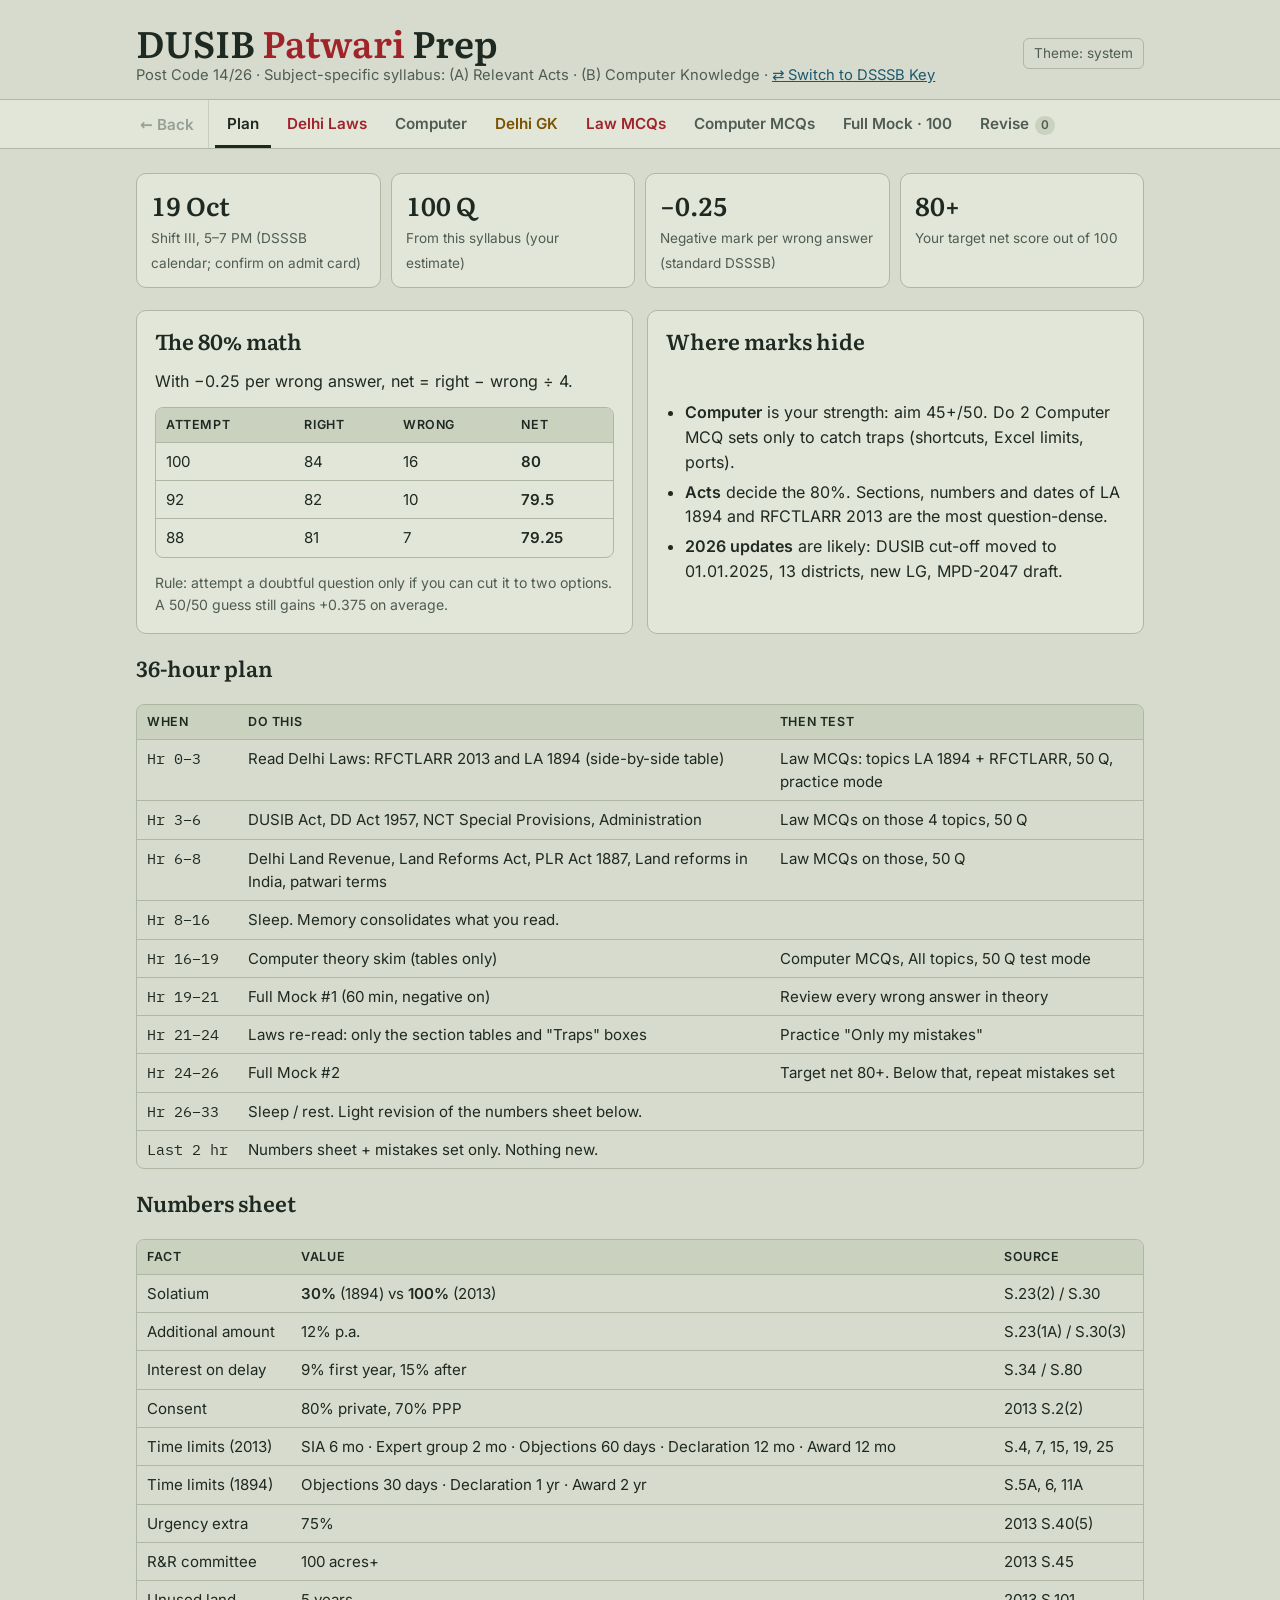
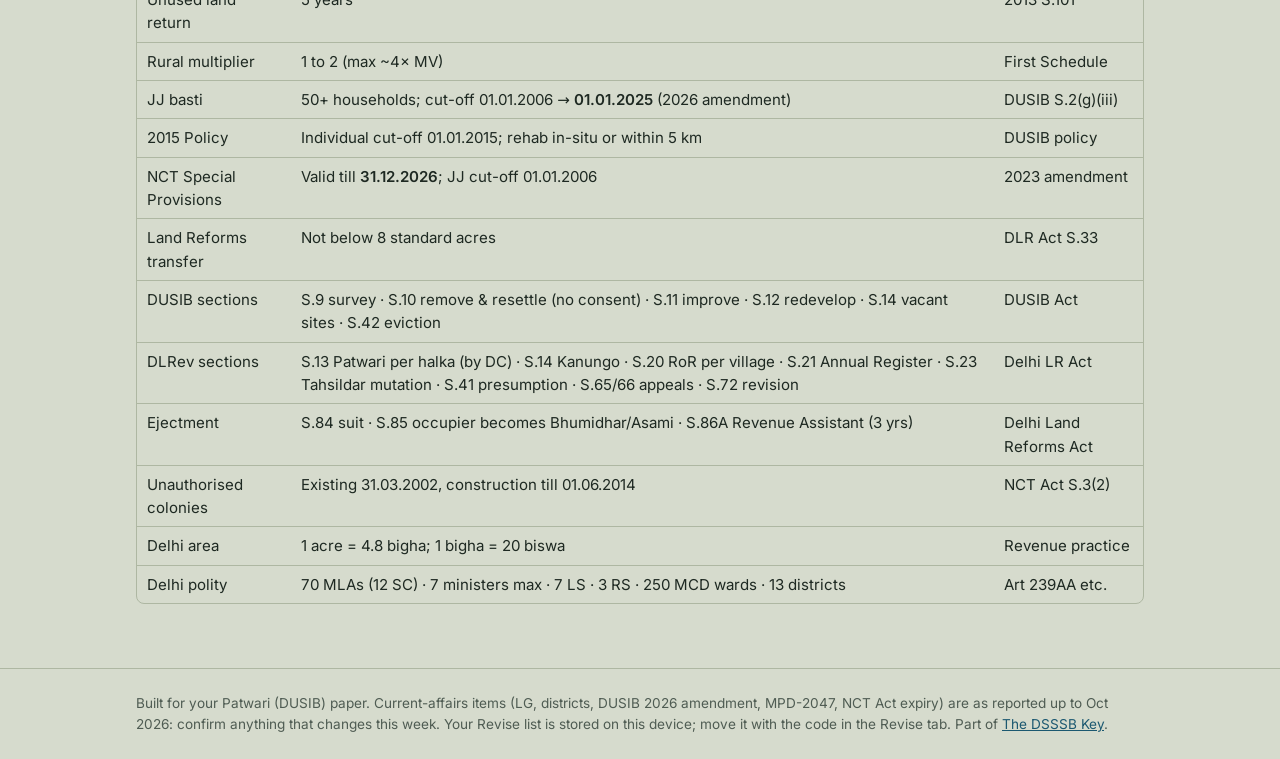
==== patwari/index.html @ e1d376f4 "Add a Delhi GK section to Patwari Prep Eleven theory cards - facts and Census figures, who's who as " ====
<!DOCTYPE html>
<html lang="en">
<head>
<meta charset="UTF-8">
<meta name="viewport" content="width=device-width, initial-scale=1.0, viewport-fit=cover">
<title>DUSIB Patwari Prep</title>
<meta name="description" content="DUSIB Patwari (Post Code 14/26) prep: every Delhi Act in the syllabus with section tables and traps, Delhi GK, computer revision, 709 MCQs, a timed 100-question mock with negative marking, and a Revise list of wrong and saved questions. Works offline.">
<meta name="theme-color" content="#141a17">
<link rel="manifest" href="manifest.webmanifest">
<meta name="apple-mobile-web-app-capable" content="yes">
<meta name="mobile-web-app-capable" content="yes">
<meta name="apple-mobile-web-app-title" content="Patwari">
<link rel="apple-touch-icon" href="icon-180.png">
<link rel="icon" type="image/png" sizes="192x192" href="icon-192.png">
<link rel="preload" href="../fonts/inter-400.woff2" as="font" type="font/woff2" crossorigin>
<link rel="preload" href="../fonts/literata-600.woff2" as="font" type="font/woff2" crossorigin>
</head>
<body>

<style>
@font-face{font-family:'Literata';font-weight:400;font-display:swap;src:url('../fonts/literata-400.woff2') format('woff2')}
@font-face{font-family:'Literata';font-weight:600;font-display:swap;src:url('../fonts/literata-600.woff2') format('woff2')}
@font-face{font-family:'Inter';font-weight:400;font-display:swap;src:url('../fonts/inter-400.woff2') format('woff2')}
@font-face{font-family:'Inter';font-weight:600;font-display:swap;src:url('../fonts/inter-600.woff2') format('woff2')}
@font-face{font-family:'IBM Plex Mono';font-weight:400;font-display:swap;src:url('../fonts/plexmono-400.woff2') format('woff2')}
@font-face{font-family:'IBM Plex Mono';font-weight:500;font-display:swap;src:url('../fonts/plexmono-500.woff2') format('woff2')}
/* Layout: a revenue-register desk. Sticky tab bar, one panel at a time, ledger-style fact strips and section tables. Dim sage paper, never white. */
:root{
  --bg:#d6dbcd; --surface:#e2e6d9; --surface2:#cad1bf; --ink:#1e2922; --muted:#4f5c53; --rule:#aeb7a2;
  --law:#a1232a; --law-soft:#e6d0c8; --comp:#1b5870; --comp-soft:#cbdbdc; --gk:#7a5200; --gk-soft:#e7dcc0;
  --ok:#2b6838; --ok-soft:#c9dcc5; --bad:#94460f; --bad-soft:#e7d2bd; --focus:#1b5870;
  --f-display:"Literata",Georgia,"Times New Roman",serif;
  --f-body:"Inter","Segoe UI",system-ui,sans-serif;
  --f-mono:"IBM Plex Mono",ui-monospace,Consolas,monospace;
  color-scheme:light;
}
@media (prefers-color-scheme:dark){:root:not([data-theme="light"]){
  --bg:#141a17; --surface:#1c2420; --surface2:#25302a; --ink:#d9e0d4; --muted:#92a096; --rule:#34413a;
  --law:#ef7d76; --law-soft:#3a2321; --comp:#82bfd6; --comp-soft:#1b2f37; --gk:#e3b45c; --gk-soft:#33291a;
  --ok:#82c792; --ok-soft:#1e3324; --bad:#e8a86f; --bad-soft:#3a2a1b; --focus:#82bfd6; color-scheme:dark}}
:root[data-theme="dark"]{
  --bg:#141a17; --surface:#1c2420; --surface2:#25302a; --ink:#d9e0d4; --muted:#92a096; --rule:#34413a;
  --law:#ef7d76; --law-soft:#3a2321; --comp:#82bfd6; --comp-soft:#1b2f37; --gk:#e3b45c; --gk-soft:#33291a;
  --ok:#82c792; --ok-soft:#1e3324; --bad:#e8a86f; --bad-soft:#3a2a1b; --focus:#82bfd6; color-scheme:dark}

*{box-sizing:border-box}
[hidden]{display:none!important}
body{background:var(--bg);color:var(--ink);font-family:var(--f-body);font-size:16px;line-height:1.55;margin:0}
body::before{content:"";position:fixed;inset:0 0 auto;height:env(safe-area-inset-top,0px);z-index:10;background:var(--surface)}
.wrap{max-width:1040px;margin:0 auto;padding-left:max(16px,env(safe-area-inset-left,0px));padding-right:max(16px,env(safe-area-inset-right,0px))}
h1,h2,h3,h4{font-family:var(--f-display);font-weight:600;text-wrap:balance;line-height:1.2;margin:0}
h2{font-size:1.75rem} h3{font-size:1.35rem} h4{font-size:1.05rem}
p{margin:0} ul{margin:0;padding-left:1.2em} li+li{margin-top:.3em}
code,kbd,.mono{font-family:var(--f-mono);font-size:.88em}
kbd{background:var(--surface2);border:1px solid var(--rule);border-bottom-width:2px;border-radius:4px;padding:0 .35em;white-space:nowrap}
a{color:var(--comp)}
:focus-visible{outline:3px solid var(--focus);outline-offset:2px}

header.top{padding-block:20px 12px}
.brand{display:flex;flex-wrap:wrap;align-items:baseline;gap:6px 16px;justify-content:space-between}
.brand h1{font-size:clamp(1.6rem,4vw,2.3rem)}
.brand h1 span{color:var(--law)}
.meta{color:var(--muted);font-size:.92rem}
.themebtn{font:inherit;font-size:.85rem;background:transparent;color:var(--muted);border:1px solid var(--rule);border-radius:6px;padding:4px 10px;cursor:pointer}

nav.tabs{position:sticky;top:env(safe-area-inset-top,0px);z-index:5;background:var(--surface);border-block:1px solid var(--rule)}
nav.tabs .wrap{display:flex;gap:4px;overflow-x:auto;scrollbar-width:none}
nav.tabs button{font:inherit;font-weight:700;font-size:.95rem;background:none;border:0;border-bottom:3px solid transparent;color:var(--muted);padding:12px 12px 9px;cursor:pointer;white-space:nowrap}
nav.tabs button[aria-selected="true"]{color:var(--ink);border-bottom-color:var(--ink)}
nav.tabs button.backbtn{position:sticky;left:0;z-index:1;background:var(--surface);color:var(--ink);border-bottom:0;border-right:1px solid var(--rule);padding-inline:4px 14px;margin-right:2px}
nav.tabs button.backbtn:disabled{color:var(--muted);opacity:.5;cursor:default}
nav.tabs button.t-law{color:var(--law)}
nav.tabs button.t-law[aria-selected="true"]{border-bottom-color:var(--law)}
nav.tabs button.t-comp[aria-selected="true"]{border-bottom-color:var(--comp);color:var(--comp)}
nav.tabs button.t-gk{color:var(--gk)}
nav.tabs button.t-gk[aria-selected="true"]{border-bottom-color:var(--gk)}

main{padding-block:24px 64px}
.panel{display:grid;gap:22px}
.lede{max-width:68ch;color:var(--muted)}
.banner{border-radius:10px;padding:18px 20px;display:grid;gap:6px}
.banner.law{background:var(--law-soft);border-left:6px solid var(--law)}
.banner.law h2{color:var(--law)}
.banner.comp{background:var(--comp-soft);border-left:6px solid var(--comp)}
.banner.comp h2{color:var(--comp)}
.banner.gk{background:var(--gk-soft);border-left:6px solid var(--gk)}
.banner.gk h2{color:var(--gk)}

.subnav{display:flex;flex-wrap:wrap;gap:6px}
.subnav a{font-size:.88rem;text-decoration:none;color:var(--ink);background:var(--surface);border:1px solid var(--rule);border-radius:999px;padding:4px 11px}
.subnav.law a:hover{border-color:var(--law);color:var(--law)}
.subnav.comp a:hover{border-color:var(--comp);color:var(--comp)}
.subnav.gk a:hover{border-color:var(--gk);color:var(--gk)}

article.unit{background:var(--surface);border:1px solid var(--rule);border-radius:10px;padding:20px;display:grid;gap:14px;scroll-margin-top:70px;min-width:0}
article.unit.law h3{color:var(--law)}
article.unit.comp h3{color:var(--comp)}
article.unit.gk h3{color:var(--gk)}
article.unit.gk td.sec{color:var(--gk)}
.btn.gk{background:var(--gk);border-color:var(--gk);color:var(--bg)}
#g-quiz{color:var(--gk)}
.tag{font-family:var(--f-mono);font-size:.75rem;letter-spacing:.06em;text-transform:uppercase;color:var(--muted)}
.facts{display:grid;grid-template-columns:repeat(auto-fit,minmax(190px,1fr));gap:1px;background:var(--rule);border:1px solid var(--rule);border-radius:8px;overflow:hidden}
.facts div{background:var(--bg);padding:9px 12px;display:grid;gap:2px}
.facts dt{font-size:.74rem;letter-spacing:.06em;text-transform:uppercase;color:var(--muted)}
.facts dd{margin:0;font-weight:700}
.tbl{overflow-x:auto;border:1px solid var(--rule);border-radius:8px}
table{border-collapse:collapse;width:100%;font-size:.94rem}
th,td{text-align:left;padding:7px 10px;border-bottom:1px solid var(--rule);vertical-align:top}
th{background:var(--surface2);font-size:.78rem;letter-spacing:.05em;text-transform:uppercase}
tr:last-child td{border-bottom:0}
td.sec{font-family:var(--f-mono);font-weight:500;white-space:nowrap;width:1%}
.law td.sec{color:var(--law)} .comp td.sec{color:var(--comp)}
.two{display:grid;grid-template-columns:repeat(auto-fit,minmax(280px,1fr));gap:14px}
.two>*{min-width:0}
.note{border-left:4px solid var(--bad);background:var(--bad-soft);padding:9px 12px;border-radius:0 8px 8px 0;font-size:.95rem}
.note.new{border-left-color:var(--ok);background:var(--ok-soft)}
.note b{font-weight:700}
.boxhead{font-weight:700;margin-bottom:4px}

/* plan */
.stats{display:grid;grid-template-columns:repeat(auto-fit,minmax(150px,1fr));gap:10px}
.stat{background:var(--surface);border:1px solid var(--rule);border-radius:10px;padding:12px 14px}
.stat b{display:block;font-family:var(--f-display);font-size:1.6rem;font-variant-numeric:tabular-nums}
.stat span{font-size:.85rem;color:var(--muted)}
.plan td:first-child{font-family:var(--f-mono);white-space:nowrap}

/* quiz */
.qsetup{background:var(--surface);border:1px solid var(--rule);border-radius:10px;padding:18px;display:grid;gap:14px}
.chips{display:flex;flex-wrap:wrap;gap:6px}
.chip{display:inline-flex;align-items:center;gap:6px;border:1px solid var(--rule);border-radius:999px;padding:4px 11px;font-size:.88rem;cursor:pointer;background:var(--bg);user-select:none}
.chip input{accent-color:var(--ink);margin:0}
.chip:has(input:checked){background:var(--surface2);border-color:var(--ink)}
.row{display:flex;flex-wrap:wrap;gap:10px 18px;align-items:center}
select,.btn{font:inherit}
select{background:var(--bg);color:var(--ink);border:1px solid var(--rule);border-radius:6px;padding:6px 8px}
.btn{border:1px solid var(--ink);background:var(--ink);color:var(--bg);font-weight:700;border-radius:8px;padding:9px 16px;cursor:pointer}
.btn.ghost{background:transparent;color:var(--ink);border-color:var(--rule)}
.btn.law{background:var(--law);border-color:var(--law);color:var(--bg)}
.btn.comp{background:var(--comp);border-color:var(--comp);color:var(--bg)}
.btn:disabled{opacity:.45;cursor:not-allowed}
.qcard{background:var(--surface);border:1px solid var(--rule);border-radius:10px;padding:18px;display:grid;gap:14px}
.qbar{display:flex;flex-wrap:wrap;justify-content:space-between;gap:8px;font-size:.9rem;color:var(--muted);font-variant-numeric:tabular-nums}
.qbar .timer{font-family:var(--f-mono);font-weight:500;color:var(--ink)}
.qbar .timer.low{color:var(--bad)}
.progress{height:5px;background:var(--surface2);border-radius:3px;overflow:hidden}
.progress i{display:block;height:100%;background:var(--ink);width:0}
.qtext{font-size:1.12rem;font-weight:700;max-width:70ch}
.qtopic{font-family:var(--f-mono);font-size:.74rem;text-transform:uppercase;letter-spacing:.06em;color:var(--muted)}
.opts{display:grid;gap:8px}
.opt{display:flex;gap:10px;align-items:flex-start;text-align:left;font:inherit;color:var(--ink);background:var(--bg);border:1px solid var(--rule);border-radius:8px;padding:10px 12px;cursor:pointer}
.opt .k{font-family:var(--f-mono);font-weight:500;min-width:1.4em;color:var(--muted)}
.opt:hover:not(:disabled){border-color:var(--ink)}
.opt.picked{border-color:var(--ink);background:var(--surface2)}
.opt.right{border-color:var(--ok);background:var(--ok-soft)}
.opt.right .k::after{content:" ✓";color:var(--ok)}
.opt.wrong{border-color:var(--bad);background:var(--bad-soft)}
.opt.wrong .k::after{content:" ✕";color:var(--bad)}
.opt:disabled{cursor:default}
.expl{font-size:.95rem;border-left:4px solid var(--ok);padding:8px 12px;background:var(--ok-soft);border-radius:0 8px 8px 0}
.expl.bad{border-left-color:var(--bad);background:var(--bad-soft)}
.qnav{display:flex;flex-wrap:wrap;gap:8px;justify-content:space-between}
.palette{display:grid;grid-template-columns:repeat(auto-fill,minmax(34px,1fr));gap:4px}
.palette button{font:inherit;font-size:.78rem;font-variant-numeric:tabular-nums;padding:5px 0;border-radius:5px;border:1px solid var(--rule);background:var(--bg);color:var(--muted);cursor:pointer}
.palette button.done{background:var(--surface2);color:var(--ink);border-color:var(--ink)}
.palette button.cur{outline:2px solid var(--focus);outline-offset:1px}
.palette button.flag{border-color:var(--bad);color:var(--bad)}
.result{background:var(--surface);border:1px solid var(--rule);border-radius:10px;padding:18px;display:grid;gap:16px}
.big{font-family:var(--f-display);font-size:2.6rem;font-variant-numeric:tabular-nums;line-height:1}
.pill{display:inline-block;font-size:.8rem;font-weight:700;border-radius:999px;padding:2px 10px}
.pill.ok{background:var(--ok-soft);color:var(--ok)} .pill.bad{background:var(--bad-soft);color:var(--bad)}
.target{position:relative;height:14px;background:var(--surface2);border-radius:7px;overflow:visible}
.target i{display:block;height:100%;border-radius:7px;background:var(--ink)}
.target i.ok{background:var(--ok)} .target i.bad{background:var(--bad)}
.target s{position:absolute;top:-4px;bottom:-4px;left:80%;width:2px;background:var(--ink)}
.target em{position:absolute;top:-22px;left:80%;transform:translateX(-50%);font-size:.72rem;font-style:normal;color:var(--muted)}
.review{display:grid;gap:10px}
.review div{border:1px solid var(--rule);border-radius:8px;padding:10px 12px;font-size:.95rem;display:grid;gap:3px;background:var(--bg)}
.review .ans{color:var(--ok);font-weight:700}
.review .your{color:var(--bad)}
.muted{color:var(--muted)}
.small{font-size:.88rem}
footer{color:var(--muted);font-size:.85rem;padding-block:24px;border-top:1px solid var(--rule)}
.count{display:inline-block;min-width:1.6em;text-align:center;font-size:.75rem;font-variant-numeric:tabular-nums;background:var(--bad);color:var(--bg);border-radius:999px;padding:0 6px;margin-left:2px}
.count:empty,.count[data-zero]{background:var(--surface2);color:var(--muted)}
.savebtn{font:inherit;font-size:.85rem;font-weight:700;background:transparent;color:var(--muted);border:1px solid var(--rule);border-radius:999px;padding:3px 11px;cursor:pointer;white-space:nowrap}
.savebtn[aria-pressed="true"]{color:var(--bad);border-color:var(--bad);background:var(--bad-soft)}
.qhead{display:flex;justify-content:space-between;align-items:center;gap:10px;flex-wrap:wrap}
.rvlist{display:grid;gap:10px}
.rvitem{border:1px solid var(--rule);border-radius:8px;padding:12px;display:grid;gap:5px;background:var(--surface);min-width:0}
.rvitem .meta2{display:flex;flex-wrap:wrap;gap:6px;align-items:center;justify-content:space-between}
.rvitem .ans{color:var(--ok);font-weight:700}
.badge{font-size:.72rem;font-weight:700;border-radius:999px;padding:1px 8px;background:var(--surface2);color:var(--muted)}
.badge.w{background:var(--bad-soft);color:var(--bad)} .badge.s{background:var(--comp-soft);color:var(--comp)} .badge.ok{background:var(--ok-soft);color:var(--ok)}
.linkbtn{font:inherit;font-size:.82rem;background:none;border:0;color:var(--muted);text-decoration:underline;cursor:pointer;padding:2px 4px}
.seg{display:inline-flex;border:1px solid var(--rule);border-radius:8px;overflow:hidden}
.seg button{font:inherit;font-size:.88rem;background:var(--bg);color:var(--muted);border:0;border-right:1px solid var(--rule);padding:6px 12px;cursor:pointer}
.seg button:last-child{border-right:0}
.seg button[aria-pressed="true"]{background:var(--ink);color:var(--bg);font-weight:700}
.sync{font-size:.82rem;color:var(--muted)}
@media (max-width:560px){h2{font-size:1.45rem} article.unit{padding:14px} .qcard,.qsetup,.result{padding:14px}}
@media (prefers-reduced-motion:no-preference){.progress i,.target i{transition:width .3s ease}}
</style>

<header class="top">
  <div class="wrap brand">
    <div>
      <h1>DUSIB <span>Patwari</span> Prep</h1>
      <p class="meta">Post Code 14/26 · Subject-specific syllabus: (A) Relevant Acts · (B) Computer Knowledge · <a href="../#/start">⇄ Switch to DSSSB Key</a></p>
    </div>
    <button class="themebtn" id="themeBtn" type="button">Theme: system</button>
  </div>
</header>

<nav class="tabs" aria-label="Sections">
  <div class="wrap" role="tablist">
    <button id="backBtn" class="backbtn" type="button" disabled aria-label="Go back one step">← Back</button>
    <button role="tab" data-tab="plan" aria-selected="true">Plan</button>
    <button role="tab" data-tab="laws" class="t-law" aria-selected="false">Delhi Laws</button>
    <button role="tab" data-tab="computer" class="t-comp" aria-selected="false">Computer</button>
    <button role="tab" data-tab="delhigk" class="t-gk" aria-selected="false">Delhi GK</button>
    <button role="tab" data-tab="lawq" class="t-law" aria-selected="false">Law MCQs</button>
    <button role="tab" data-tab="compq" class="t-comp" aria-selected="false">Computer MCQs</button>
    <button role="tab" data-tab="mock" aria-selected="false">Full Mock · 100</button>
    <button role="tab" data-tab="revise" aria-selected="false">Revise <span class="count" id="rvCount">0</span></button>
  </div>
</nav>

<main class="wrap">

<!-- ============ PLAN ============ -->
<section class="panel" data-panel="plan">
  <div class="stats">
    <div class="stat"><b>19 Oct</b><span>Shift III, 5–7 PM (DSSSB calendar; confirm on admit card)</span></div>
    <div class="stat"><b>100 Q</b><span>From this syllabus (your estimate)</span></div>
    <div class="stat"><b>−0.25</b><span>Negative mark per wrong answer (standard DSSSB)</span></div>
    <div class="stat"><b>80+</b><span>Your target net score out of 100</span></div>
  </div>

  <div class="two">
    <div class="qsetup">
      <h3>The 80% math</h3>
      <p>With −0.25 per wrong answer, net = right − wrong ÷ 4.</p>
      <div class="tbl"><table>
        <tr><th>Attempt</th><th>Right</th><th>Wrong</th><th>Net</th></tr>
        <tr><td>100</td><td>84</td><td>16</td><td><b>80</b></td></tr>
        <tr><td>92</td><td>82</td><td>10</td><td><b>79.5</b></td></tr>
        <tr><td>88</td><td>81</td><td>7</td><td><b>79.25</b></td></tr>
      </table></div>
      <p class="small muted">Rule: attempt a doubtful question only if you can cut it to two options. A 50/50 guess still gains +0.375 on average.</p>
    </div>
    <div class="qsetup">
      <h3>Where marks hide</h3>
      <ul>
        <li><b>Computer</b> is your strength: aim 45+/50. Do 2 Computer MCQ sets only to catch traps (shortcuts, Excel limits, ports).</li>
        <li><b>Acts</b> decide the 80%. Sections, numbers and dates of LA 1894 and RFCTLARR 2013 are the most question-dense.</li>
        <li><b>2026 updates</b> are likely: DUSIB cut-off moved to 01.01.2025, 13 districts, new LG, MPD-2047 draft.</li>
      </ul>
    </div>
  </div>

  <h3>36-hour plan</h3>
  <div class="tbl plan"><table>
    <tr><th>When</th><th>Do this</th><th>Then test</th></tr>
    <tr><td>Hr 0–3</td><td>Read Delhi Laws: RFCTLARR 2013 and LA 1894 (side-by-side table)</td><td>Law MCQs: topics LA 1894 + RFCTLARR, 50 Q, practice mode</td></tr>
    <tr><td>Hr 3–6</td><td>DUSIB Act, DD Act 1957, NCT Special Provisions, Administration</td><td>Law MCQs on those 4 topics, 50 Q</td></tr>
    <tr><td>Hr 6–8</td><td>Delhi Land Revenue, Land Reforms Act, PLR Act 1887, Land reforms in India, patwari terms</td><td>Law MCQs on those, 50 Q</td></tr>
    <tr><td>Hr 8–16</td><td colspan="2">Sleep. Memory consolidates what you read.</td></tr>
    <tr><td>Hr 16–19</td><td>Computer theory skim (tables only)</td><td>Computer MCQs, All topics, 50 Q test mode</td></tr>
    <tr><td>Hr 19–21</td><td>Full Mock #1 (60 min, negative on)</td><td>Review every wrong answer in theory</td></tr>
    <tr><td>Hr 21–24</td><td>Laws re-read: only the section tables and "Traps" boxes</td><td>Practice "Only my mistakes"</td></tr>
    <tr><td>Hr 24–26</td><td>Full Mock #2</td><td>Target net 80+. Below that, repeat mistakes set</td></tr>
    <tr><td>Hr 26–33</td><td colspan="2">Sleep / rest. Light revision of the numbers sheet below.</td></tr>
    <tr><td>Last 2 hr</td><td colspan="2">Numbers sheet + mistakes set only. Nothing new.</td></tr>
  </table></div>

  <h3>Numbers sheet</h3>
  <div class="tbl"><table>
    <tr><th>Fact</th><th>Value</th><th>Source</th></tr>
    <tr><td>Solatium</td><td><b>30%</b> (1894) vs <b>100%</b> (2013)</td><td>S.23(2) / S.30</td></tr>
    <tr><td>Additional amount</td><td>12% p.a.</td><td>S.23(1A) / S.30(3)</td></tr>
    <tr><td>Interest on delay</td><td>9% first year, 15% after</td><td>S.34 / S.80</td></tr>
    <tr><td>Consent</td><td>80% private, 70% PPP</td><td>2013 S.2(2)</td></tr>
    <tr><td>Time limits (2013)</td><td>SIA 6 mo · Expert group 2 mo · Objections 60 days · Declaration 12 mo · Award 12 mo</td><td>S.4, 7, 15, 19, 25</td></tr>
    <tr><td>Time limits (1894)</td><td>Objections 30 days · Declaration 1 yr · Award 2 yr</td><td>S.5A, 6, 11A</td></tr>
    <tr><td>Urgency extra</td><td>75%</td><td>2013 S.40(5)</td></tr>
    <tr><td>R&amp;R committee</td><td>100 acres+</td><td>2013 S.45</td></tr>
    <tr><td>Unused land return</td><td>5 years</td><td>2013 S.101</td></tr>
    <tr><td>Rural multiplier</td><td>1 to 2 (max ~4× MV)</td><td>First Schedule</td></tr>
    <tr><td>JJ basti</td><td>50+ households; cut-off 01.01.2006 → <b>01.01.2025</b> (2026 amendment)</td><td>DUSIB S.2(g)(iii)</td></tr>
    <tr><td>2015 Policy</td><td>Individual cut-off 01.01.2015; rehab in-situ or within 5 km</td><td>DUSIB policy</td></tr>
    <tr><td>NCT Special Provisions</td><td>Valid till <b>31.12.2026</b>; JJ cut-off 01.01.2006</td><td>2023 amendment</td></tr>
    <tr><td>Land Reforms transfer</td><td>Not below 8 standard acres</td><td>DLR Act S.33</td></tr>
    <tr><td>DUSIB sections</td><td>S.9 survey · S.10 remove &amp; resettle (no consent) · S.11 improve · S.12 redevelop · S.14 vacant sites · S.42 eviction</td><td>DUSIB Act</td></tr>
    <tr><td>DLRev sections</td><td>S.13 Patwari per halka (by DC) · S.14 Kanungo · S.20 RoR per village · S.21 Annual Register · S.23 Tahsildar mutation · S.41 presumption · S.65/66 appeals · S.72 revision</td><td>Delhi LR Act</td></tr>
    <tr><td>Ejectment</td><td>S.84 suit · S.85 occupier becomes Bhumidhar/Asami · S.86A Revenue Assistant (3 yrs)</td><td>Delhi Land Reforms Act</td></tr>
    <tr><td>Unauthorised colonies</td><td>Existing 31.03.2002, construction till 01.06.2014</td><td>NCT Act S.3(2)</td></tr>
    <tr><td>Delhi area</td><td>1 acre = 4.8 bigha; 1 bigha = 20 biswa</td><td>Revenue practice</td></tr>
    <tr><td>Delhi polity</td><td>70 MLAs (12 SC) · 7 ministers max · 7 LS · 3 RS · 250 MCD wards · 13 districts</td><td>Art 239AA etc.</td></tr>
  </table></div>
</section>

<!-- ============ LAWS ============ -->
<section class="panel" data-panel="laws" hidden>
  <div class="banner law">
    <h2>Delhi Laws</h2>
    <p>Section (A), Knowledge of Relevant Acts. Each act has quick facts, a section table, and traps examiners use.</p>
  </div>
  <nav class="subnav law" aria-label="Acts">
    <a href="#a-glance">At a glance</a><a href="#a-dusib">DUSIB 2010</a><a href="#a-dda">DD Act 1957</a><a href="#a-dlrv">Land Revenue 1954</a><a href="#a-lri">Land Reforms India</a><a href="#a-nct">NCT Special Provisions 2011</a><a href="#a-la">LA Act 1894</a><a href="#a-rfct">RFCTLARR 2013</a><a href="#a-plr">PLR Act 1887</a><a href="#a-dlrf">Land Reforms Act 1954</a><a href="#a-admin">Delhi Administration</a>
  </nav>

  <article class="unit law" id="a-glance">
    <span class="tag">Read this first · most-asked identifiers</span>
    <h3>All Acts at a glance</h3>
    <div class="tbl"><table>
      <tr><th>Act</th><th>Number</th><th>Made by</th><th>Body / officer it creates or uses</th><th>Head</th></tr>
      <tr><td>Punjab Land Revenue Act, 1887</td><td class="sec">17 of 1887</td><td>Colonial legislature (Punjab)</td><td>Revenue officers (FC, Commissioner, Collector, AC-I, AC-II)</td><td>Financial Commissioner</td></tr>
      <tr><td>Land Acquisition Act, 1894</td><td class="sec">1 of 1894</td><td>Central</td><td>Collector, reference court</td><td>Collector</td></tr>
      <tr><td>Delhi Land Reforms Act, 1954</td><td class="sec">Delhi 8 of 1954</td><td>Delhi (Part C State) Assembly</td><td>Bhumidhar, Asami, Gaon Sabha, revenue courts</td><td>Revenue Assistant / DC</td></tr>
      <tr><td>Delhi Land Revenue Act, 1954</td><td class="sec">Delhi 12 of 1954</td><td>Delhi (Part C State) Assembly</td><td>Patwari, Kanungo, Tahsildar, DC, record of rights</td><td>Chief Commissioner (now LG / FC)</td></tr>
      <tr><td>Delhi Development Act, 1957</td><td class="sec">61 of 1957</td><td>Parliament</td><td>DDA</td><td>LG (Chairman)</td></tr>
      <tr><td>DUSIB Act, 2010 (+ 2026 amdt)</td><td class="sec">Delhi 7 of 2010</td><td>Delhi Legislative Assembly (passed 1.4.2010)</td><td>DUSIB (in force 1.7.2010)</td><td>CM (Chairperson)</td></tr>
      <tr><td>NCT Laws (Special Provisions) Second Act, 2011</td><td class="sec">20 of 2011</td><td>Parliament</td><td>Central Govt policy; status quo on action</td><td>Central Govt</td></tr>
      <tr><td>RFCTLARR Act, 2013</td><td class="sec">30 of 2013</td><td>Parliament</td><td>Collector, Administrator, Commissioner R&amp;R, LARR Authority</td><td>Collector</td></tr>
      <tr><td>GNCTD Act, 1991 / Art 239AA</td><td class="sec">1 of 1992</td><td>Parliament (69th Amdt)</td><td>Legislative Assembly, Council of Ministers</td><td>LG / CM</td></tr>
    </table></div>
  </article>

  <article class="unit law" id="a-dusib">
    <span class="tag">Delhi Act 7 of 2010 · with amendments</span>
    <h3>Delhi Urban Shelter Improvement Board Act, 2010</h3>
    <dl class="facts">
      <div><dt>Body created</dt><dd>DUSIB (body corporate)</dd></div>
      <div><dt>Passed by</dt><dd>Delhi Legislative Assembly</dd></div>
      <div><dt>In force</dt><dd>1 July 2010</dd></div>
      <div><dt>Chairperson</dt><dd>Chief Minister of Delhi</dd></div>
      <div><dt>Vice-Chairperson</dt><dd>Minister, Urban Development</dd></div>
      <div><dt>Executive head</dt><dd>CEO</dd></div>
      <div><dt>HQ</dt><dd>Punarwas Bhawan, I.P. Estate</dd></div>
      <div><dt>Replaced</dt><dd>Slum &amp; JJ Dept of MCD</dd></div>
    </dl>
    <div class="note new"><b>2026 update (very likely to be asked):</b> The DUSIB (Amendment) Bill, 2026, passed by the Delhi Assembly in August 2026, changes the cut-off in <b>Section 2(g)(iii)</b> from <b>1 January 2006</b> to <b>1 January 2025</b>. It aligns the Act with the new <b>Delhi Slum &amp; JJ Rehabilitation and Relocation Policy, 2026</b>, which keeps in-situ rehabilitation as the priority. The 50-household rule in the definition is unchanged. New rules apply after notification.</div>
    <div class="tbl"><table>
      <tr><th>Provision</th><th>What it says</th></tr>
      <tr><td class="sec">S.2(f)</td><td><b>Jhuggi</b>: a structure, temporary or pucca, built for residence, which does not conform to the Master Plan and is not duly authorised.</td></tr>
      <tr><td class="sec">S.2(g)</td><td><b>Jhuggi jhopri basti</b>: any group of jhuggis the Board declares by notification, considering listed factors; condition (iii): at least <b>50 households</b> existing before the cut-off (01.01.2006, now 01.01.2025). The Board may by order <b>attach scattered jhuggis</b> nearby to a basti.</td></tr>
      <tr><td class="sec">S.3</td><td>Government constitutes the Board by notification; body corporate with perpetual succession and common seal. Members: CM (Chairperson), MLAs, MCD members, ex-officio officials, nominated members.</td></tr>
      <tr><td class="sec">S.4</td><td>Non-official (expert) members; 4(2) term/removal. In 2024 the LG used S.4(2) to end two expert members' terms.</td></tr>
      <tr><td class="sec">Board</td><td>CM (Chair), UD Minister (Vice-Chair), CEO, official members (finance etc.), 3 nominated MLAs, experts in urban planning/social work.</td></tr>
      <tr><td class="sec">Ch. III</td><td>Functions of the Board (Sections 9 onward).</td></tr>
      <tr><td class="sec">S.9</td><td><b>Survey</b> of a JJ basti: number of residents, health, sanitation, civic amenities, medical and educational facilities.</td></tr>
      <tr><td class="sec">S.10</td><td><b>Removal and resettlement scheme</b>: Board may, after consulting Government, remove a basti and resettle eligible residents. <b>Residents' consent not required.</b> On Central Govt land, prior consent of the Central Govt is needed.</td></tr>
      <tr><td class="sec">S.11</td><td><b>Improvement scheme</b> (upgrading the basti where it stands)</td></tr>
      <tr><td class="sec">S.12</td><td><b>Redevelopment scheme</b></td></tr>
      <tr><td class="sec">S.14</td><td><b>Temporary use of vacant sites</b></td></tr>
      <tr><td class="sec">S.41–42</td><td><b>Eviction</b>: notices; S.42(1) Board must be satisfied that eviction serves the public interest.</td></tr>
      <tr><td class="sec">Role</td><td>Competent authority for slum areas under the Slum Areas (Improvement &amp; Clearance) Act, 1956; nodal agency for JJ basti survey, rehabilitation and relocation.</td></tr>
    </table></div>
    <p class="small muted">Memory line for S.9 to 12: <b>S</b>urvey → <b>R</b>emove &amp; resettle → <b>I</b>mprove → <b>R</b>edevelop ("SRIR").</p>
    <div class="two">
      <div><p class="boxhead">Functions to remember</p><ul>
        <li>Improvement and environmental upgradation of JJ bastis and notified slums</li>
        <li>Rehabilitation / relocation of JJ dwellers, EWS flats</li>
        <li>Night shelters (rain baseras) and winter tents for the homeless</li>
        <li>Jan Suvidha Complexes / community toilet complexes, basti vikas kendras</li>
        <li>Survey of JJ bastis (list of about 675 bastis in the 2015 era)</li>
      </ul></div>
      <div><p class="boxhead">Policy 2015 vs 2026</p><ul>
        <li>2015: basti before <b>01.01.2006</b>; dweller before <b>01.01.2015</b></li>
        <li>2015: in-situ or within <b>5 km</b>; no demolition without alternative housing</li>
        <li>2026: basti cut-off <b>01.01.2025</b> (via Act amendment), in-situ priority</li>
        <li>DUSIB's 36th Board meeting extended benefits to settlements up to 01.01.2025</li>
      </ul></div>
    </div>
    <div class="note"><b>Traps:</b> DUSIB chair is the CM, not the LG (LG chairs DDA). DUSIB is a Delhi Act; DD Act and NCT Special Provisions are Central Acts. Master Plan is DDA's job, not DUSIB's. Passed 1 April 2010, in force 1 July 2010. Some older copies of the 2010 text print 31.03.2002 in S.2(g); the date the 2026 amendment replaced was 01.01.2006. If an option shows 2002 but not 2006, it is the original-text answer.</div>
  </article>

  <article class="unit law" id="a-dda">
    <span class="tag">Central Act 61 of 1957</span>
    <h3>Delhi Development Act, 1957</h3>
    <dl class="facts">
      <div><dt>Body</dt><dd>Delhi Development Authority</dd></div>
      <div><dt>Chairman</dt><dd>Lieutenant Governor</dd></div>
      <div><dt>Vice-Chairman</dt><dd>Appointed by Central Govt</dd></div>
      <div><dt>Ministry</dt><dd>Housing &amp; Urban Affairs</dd></div>
      <div><dt>HQ</dt><dd>Vikas Sadan, INA</dd></div>
      <div><dt>Lineage</dt><dd>DIT 1937 → DDPA 1955 → DDA 1957</dd></div>
    </dl>
    <div class="tbl"><table>
      <tr><th>Section</th><th>Subject</th></tr>
      <tr><td class="sec">2</td><td>Definitions. "Development" = building, engineering, mining or other operations in/over/under land, or material change in use; includes redevelopment.</td></tr>
      <tr><td class="sec">3</td><td>Constitution of DDA (LG Chairman, VC, Finance Member, Engineer Member, MCD and Assembly representatives, nominees)</td></tr>
      <tr><td class="sec">5 / 5A</td><td>Advisory Council / committees</td></tr>
      <tr><td class="sec">6</td><td>Objects: promote and secure development of Delhi according to plan</td></tr>
      <tr><td class="sec">7</td><td>Civic survey and <b>Master Plan</b></td></tr>
      <tr><td class="sec">8</td><td><b>Zonal Development Plans</b></td></tr>
      <tr><td class="sec">9</td><td>Submission of plans to Central Government for approval</td></tr>
      <tr><td class="sec">10</td><td>Procedure: publish draft, invite objections and suggestions</td></tr>
      <tr><td class="sec">11A</td><td>Modification of Master/Zonal plan</td></tr>
      <tr><td class="sec">12</td><td>Declaration of development areas; no development without permission</td></tr>
      <tr><td class="sec">14</td><td>Use of land/building must conform to plans</td></tr>
      <tr><td class="sec">15</td><td>Compulsory acquisition of land for development</td></tr>
      <tr><td class="sec">22</td><td><b>Nazul lands</b> placed at DDA's disposal</td></tr>
      <tr><td class="sec">29</td><td>Penalties</td></tr>
      <tr><td class="sec">30</td><td>Order of demolition</td></tr>
      <tr><td class="sec">31 / 31A</td><td>Stop development / <b>Sealing</b></td></tr>
    </table></div>
    <div class="two">
      <div><p class="boxhead">Master Plans</p><ul>
        <li>MPD-1962: first (in force 1 Sept 1962)</li>
        <li>MPD-2001: notified 1990</li>
        <li>MPD-2021: notified 7 Feb 2007</li>
        <li>MPD-2041: draft stalled</li>
        <li><b>MPD-2047</b>: draft approved by DDA on 12 Aug 2026, replaces the 2041 draft; final notification by MoHUA</li>
      </ul></div>
      <div><p class="boxhead">Also know</p><ul>
        <li>Land Pooling Policy notified 2018</li>
        <li>Land is excluded from Delhi Assembly's power, so DDA reports to the Union</li>
        <li>PM-UDAY (unauthorised colonies, 2019 Act) is run by DDA</li>
      </ul></div>
    </div>
    <div class="note"><b>Traps:</b> S.7 vs S.8 (Master vs Zonal). S.30 demolition vs S.31A sealing. S.22 is Nazul. DDA Chairman = LG.</div>
  </article>

  <article class="unit law" id="a-dlrv">
    <span class="tag">Delhi Act 12 of 1954 · your job's core</span>
    <h3>Delhi Land Revenue Act, 1954 &amp; land records</h3>
    <p class="lede">Governs revenue officers and courts, record of rights, village maps, boundaries and marks, assessment and recovery of land revenue in rural Delhi. Works together with the Delhi Land Reforms Act, 1954 (tenures). Land revenue is the <b>first charge</b> on land. 7 chapters.</p>
    <div class="tbl"><table>
      <tr><th>Section</th><th>What it says</th></tr>
      <tr><td class="sec">S.3</td><td>Definitions. "Revenue court" includes Chief Commissioner, Deputy Commissioner, Additional Collector, Revenue Assistant, Assistant Collector, Settlement Officer, Asst. Settlement Officer, Record Officer, Asst. Record Officer, Tahsildar.</td></tr>
      <tr><td class="sec">Ch. III</td><td><b>Patwaris and Kanungos</b> (S.12 onward)</td></tr>
      <tr><td class="sec">S.13</td><td><b>Patwari for each halka</b>, appointed by the <b>Deputy Commissioner</b> (or a Revenue Assistant empowered by the Chief Commissioner), who may transfer, remove or dismiss, subject to rules under S.84.</td></tr>
      <tr><td class="sec">S.14</td><td><b>Kanungos</b>: one or more, for supervision, maintenance and correction of the annual register.</td></tr>
      <tr><td class="sec">S.15</td><td>Patwaris and Kanungos are <b>public servants</b> (S.21 IPC, now BNS); their records are public records.</td></tr>
      <tr><td class="sec">S.16</td><td><b>Map and field-book</b> kept and corrected by the Deputy Commissioner</td></tr>
      <tr><td class="sec">S.17</td><td>Boundary marks / survey marks: duty to maintain</td></tr>
      <tr><td class="sec">S.20</td><td><b>Record of rights for each village</b></td></tr>
      <tr><td class="sec">S.21</td><td><b>Annual Register</b>: DC maintains the record of rights and has an amended register prepared annually (or longer interval the Chief Commissioner directs).</td></tr>
      <tr><td class="sec">S.22</td><td><b>Report of succession or transfer of possession</b> (to be reported to the Tahsildar/Patwari)</td></tr>
      <tr><td class="sec">S.23</td><td>Procedure on report: <b>Tahsildar</b> inquires; if undisputed, directs the <b>Patwari</b> to record it in the Annual Register (mutation).</td></tr>
      <tr><td class="sec">S.41</td><td><b>Presumption of truth</b> of entries in the record of rights until the contrary is proved</td></tr>
      <tr><td class="sec">Ch. V</td><td>Procedure of revenue courts and officers; S.55: no appeal from ex-parte/default orders (restoration on good cause)</td></tr>
      <tr><td class="sec">Ch. VI</td><td>Appeals, reference, revision: <b>S.64</b> courts of appeal · <b>S.65</b> first appeal · <b>S.66</b> second appeal (law points) · <b>S.67</b> limitation (generally 30 days) · S.69 powers of appellate court · <b>S.72</b> revision: Chief Commissioner may call for files and revise</td></tr>
      <tr><td class="sec">S.84</td><td>Power to make rules</td></tr>
    </table></div>
    <div class="note"><b>Two Acts, two presumption sections:</b> Delhi Land Revenue Act <b>S.41</b> vs Punjab Land Revenue Act <b>S.44</b>. Patwari: appointed for a <b>halka</b> under <b>S.13</b> (DLRev) by the Deputy Commissioner. 2026 Delhi HC: mutation entries are fiscal; they don't create inheritable rights by themselves.</div>
    <div class="two">
      <div><p class="boxhead">Revenue hierarchy (Delhi)</p><div class="tbl"><table>
        <tr><td class="sec">LG</td><td>Chief revenue controlling authority (constitutionally)</td></tr>
        <tr><td class="sec">FC</td><td>Financial Commissioner: top appellate revenue court</td></tr>
        <tr><td class="sec">Div. Comm.</td><td>Divisional Commissioner: heads Revenue Department</td></tr>
        <tr><td class="sec">DM / DC</td><td>District Magistrate / Deputy Commissioner (Collector)</td></tr>
        <tr><td class="sec">SDM</td><td>Sub-division (Revenue Assistant)</td></tr>
        <tr><td class="sec">Tehsildar</td><td>Tehsil; Naib Tehsildar below</td></tr>
        <tr><td class="sec">Kanungo</td><td>Supervises a circle of Patwaris</td></tr>
        <tr><td class="sec">Patwari</td><td>Village records keeper</td></tr>
      </table></div></div>
      <div><p class="boxhead">Patwari glossary</p><div class="tbl"><table>
        <tr><td class="sec">Khasra</td><td>Field number; khasra girdawari = field-wise crop &amp; possession record</td></tr>
        <tr><td class="sec">Girdawari</td><td>Crop inspection, each harvest (Kharif, Rabi)</td></tr>
        <tr><td class="sec">Khatauni</td><td>Register of holdings / record of rights</td></tr>
        <tr><td class="sec">Khewat</td><td>Ownership account</td></tr>
        <tr><td class="sec">Jamabandi</td><td>Periodical record of rights</td></tr>
        <tr><td class="sec">Shajra</td><td>Village map (Shajra Nasab = pedigree table)</td></tr>
        <tr><td class="sec">Intkal</td><td>Mutation (dakhil-kharij)</td></tr>
        <tr><td class="sec">Nishandehi</td><td>Demarcation</td></tr>
        <tr><td class="sec">Tatima</td><td>Sketch of sub-division of a khasra</td></tr>
        <tr><td class="sec">Roznamcha</td><td>Patwari's daily diary</td></tr>
        <tr><td class="sec">Fard</td><td>Copy/extract of record</td></tr>
        <tr><td class="sec">Lal Dora</td><td>Village abadi marked in 1908</td></tr>
        <tr><td class="sec">Phirni</td><td>Circular road round the abadi</td></tr>
      </table></div></div>
    </div>
    <div class="note"><b>Units:</b> 1 bigha = 20 biswa; 1 biswa = 20 biswansi; Delhi bigha ≈ 1008 sq yd; <b>1 acre = 4.8 bigha</b>. Consolidated villages: 1 killa ≈ 1 acre, 1 mustatil = 25 killas; 1 kanal = 20 marla, 8 kanal = 1 acre.</div>
  </article>

  <article class="unit law" id="a-lri">
    <span class="tag">Background · constitution</span>
    <h3>Land Reforms in India</h3>
    <div class="two">
      <div><p class="boxhead">Colonial revenue systems</p><div class="tbl"><table>
        <tr><td class="sec">Permanent</td><td>1793, Cornwallis, Bengal (zamindari)</td></tr>
        <tr><td class="sec">Ryotwari</td><td>Thomas Munro, Madras (cultivator pays directly)</td></tr>
        <tr><td class="sec">Mahalwari</td><td>Holt Mackenzie 1822; village as unit (NWP, Punjab)</td></tr>
      </table></div></div>
      <div><p class="boxhead">Four pillars after 1947</p><ul>
        <li>Abolition of intermediaries (zamindari)</li>
        <li>Tenancy reform (security, fair rent, ownership)</li>
        <li>Ceiling on holdings, surplus to landless (1972 guidelines)</li>
        <li>Consolidation of holdings (chakbandi) + updated records</li>
      </ul></div>
    </div>
    <div class="tbl"><table>
      <tr><th>Item</th><th>Fact</th></tr>
      <tr><td class="sec">1st Amdt 1951</td><td>Art 31A, 31B and <b>Ninth Schedule</b> to shield land laws</td></tr>
      <tr><td class="sec">44th Amdt 1978</td><td>Property removed from FRs; now legal right, <b>Art 300A</b></td></tr>
      <tr><td class="sec">Lists</td><td>Land: State List Entry 18 · Acquisition: Concurrent List Entry 42</td></tr>
      <tr><td class="sec">I.R. Coelho 2007</td><td>Ninth Schedule laws after 24.4.1973 open to review (basic structure)</td></tr>
      <tr><td class="sec">Kumarappa 1949</td><td>Congress Agrarian Reforms Committee: land to the tiller</td></tr>
      <tr><td class="sec">Bhoodan 1951</td><td>Vinoba Bhave, Pochampally (18 April 1951); later Gramdan</td></tr>
      <tr><td class="sec">Op. Barga</td><td>West Bengal 1978, sharecropper registration</td></tr>
      <tr><td class="sec">DILRMP</td><td>2008 as NLRMP; digitised records, ULPIN (14-digit "Bhu-Aadhaar")</td></tr>
      <tr><td class="sec">SVAMITVA</td><td>24 April 2020; drone survey of rural abadi, property cards</td></tr>
    </table></div>
  </article>

  <article class="unit law" id="a-nct">
    <span class="tag">Central Act 20 of 2011 · with amendments</span>
    <h3>NCT of Delhi Laws (Special Provisions) Second Act, 2011</h3>
    <p class="lede">A stop-gap law: it keeps punitive action (sealing, demolition, notices) in abeyance for specified unauthorised development until orderly arrangements and policies are made.</p>
    <dl class="facts">
      <div><dt>Passed by</dt><dd>Parliament</dd></div>
      <div><dt>Series</dt><dd>2006 → 2007 → 2009 → 2011</dd></div>
      <div><dt>Original expiry</dt><dd>31.12.2014</dd></div>
      <div><dt>Now valid till</dt><dd>31.12.2026 (2023 amdt)</dd></div>
      <div><dt>JJ cluster cut-off</dt><dd>1 January 2006</dd></div>
      <div><dt>Key section</dt><dd>S.3: enforcement in abeyance</dd></div>
    </dl>
    <div class="tbl"><table>
      <tr><th>Section</th><th>What it says</th></tr>
      <tr><td class="sec">S.2</td><td>Definitions. <b>"Unauthorised development"</b>: use of land/building, construction, or development of colonies against sanctioned plans, without sanction, or against Master/Zonal/layout plan land use; <b>includes encroachment</b>.</td></tr>
      <tr><td class="sec">S.3(1)</td><td>Central Govt to make norms/policies (relocation of JJ clusters, unauthorised colonies, village abadi, farm houses, storages and godowns for agricultural inputs/produce including dairy and poultry, schools, dispensaries, religious and cultural institutions on agricultural land).</td></tr>
      <tr><td class="sec">S.3(2)</td><td><b>Status quo</b> notwithstanding any court order: <b>unauthorised colonies existing on 31.03.2002</b> where construction took place up to <b>01.06.2014</b> (2014 amendment replaced 08.02.2007); JJ clusters as on 01.01.2006.</td></tr>
      <tr><td class="sec">S.4</td><td><b>No relief</b> under S.3 for listed cases, e.g. encroachment on public land (except categories in S.3(1)(a) and (c)), and removal of slums/JJ dwellers as per law and policy.</td></tr>
    </table></div>
    <div class="two">
      <div><p class="boxhead">Covered categories</p><ul>
        <li>JJ clusters (relocation/rehab per policy)</li>
        <li>Unauthorised colonies</li>
        <li>Village abadi (Lal Dora), urban villages and extensions</li>
        <li>Farm houses beyond permissible limits</li>
        <li>Schools, dispensaries, religious/cultural bodies, storages on agricultural land</li>
        <li>Mixed/commercial use of residential premises, street vendors (policy)</li>
      </ul></div>
      <div><p class="boxhead">Extensions</p><ul>
        <li>2014 amdt → 31.12.2017</li>
        <li>2017 amdt → 31.12.2020</li>
        <li>2020 amdt → 31.12.2023</li>
        <li><b>2023 amdt</b> (assent 24.12.2023) → <b>31.12.2026</b></li>
      </ul></div>
    </div>
    <div class="note"><b>Related:</b> NCT of Delhi (Recognition of Property Rights of Residents in Unauthorised Colonies) Act, 2019 gives ownership (PM-UDAY). Don't confuse "protection from action" (2011 Act) with "ownership rights" (2019 Act). Watch the news: the Act expires on 31.12.2026, so another extension may come.</div>
  </article>

  <article class="unit law" id="a-la">
    <span class="tag">Act 1 of 1894 · in force 1 March 1894 · repealed 2014</span>
    <h3>The Land Acquisition Act, 1894</h3>
    <div class="tbl"><table>
      <tr><th>Section</th><th>Stage</th><th>Key number</th></tr>
      <tr><td class="sec">3</td><td>Definitions: person interested, Collector, Court, public purpose</td><td></td></tr>
      <tr><td class="sec">4</td><td>Preliminary notification (Gazette + 2 dailies + locality)</td><td></td></tr>
      <tr><td class="sec">5A</td><td>Hearing of objections (added 1923)</td><td>30 days</td></tr>
      <tr><td class="sec">6</td><td>Declaration of public purpose</td><td>within 1 yr of S.4</td></tr>
      <tr><td class="sec">9</td><td>Notice to persons interested</td><td></td></tr>
      <tr><td class="sec">11</td><td>Enquiry and award by Collector</td><td></td></tr>
      <tr><td class="sec">11A</td><td>Award time limit, else lapse</td><td>2 years from S.6</td></tr>
      <tr><td class="sec">16</td><td>Possession; vests free of encumbrances</td><td></td></tr>
      <tr><td class="sec">17</td><td>Urgency: possession before award, 5A can be skipped</td><td>80% advance (17(3A))</td></tr>
      <tr><td class="sec">18</td><td>Reference to Civil Court</td><td>6 weeks / 6 months</td></tr>
      <tr><td class="sec">23</td><td>Matters considered; 23(1A) additional; 23(2) solatium</td><td>12% p.a.; 30%</td></tr>
      <tr><td class="sec">24</td><td>Matters to be neglected</td><td></td></tr>
      <tr><td class="sec">28A</td><td>Re-determination based on court award</td><td>apply in 3 months</td></tr>
      <tr><td class="sec">30</td><td>Dispute on apportionment</td><td></td></tr>
      <tr><td class="sec">31</td><td>Payment / deposit of compensation</td><td></td></tr>
      <tr><td class="sec">34</td><td>Interest on delayed payment</td><td>9% then 15%</td></tr>
      <tr><td class="sec">38–44B</td><td>Part VII: acquisition for companies</td><td></td></tr>
      <tr><td class="sec">48</td><td>Withdrawal from acquisition</td><td>before possession</td></tr>
      <tr><td class="sec">54</td><td>Appeals</td><td></td></tr>
    </table></div>
    <div class="note"><b>Traps:</b> 1984 amendment added 11A, 23(1A), 28A and raised solatium 15% → 30%. Section 4 and 6 of 1894 map to Section 11 and 19 of 2013.</div>
  </article>

  <article class="unit law" id="a-rfct">
    <span class="tag">Act 30 of 2013 · assent 26.9.2013 · in force 1.1.2014</span>
    <h3>Right to Fair Compensation and Transparency in Land Acquisition, Rehabilitation and Resettlement Act, 2013</h3>
    <dl class="facts">
      <div><dt>Short</dt><dd>RFCTLARR / LARR Act</dd></div>
      <div><dt>Sections / Schedules</dt><dd>114 / 4</dd></div>
      <div><dt>Ministry</dt><dd>Rural Dev. (Dept of Land Resources)</dd></div>
      <div><dt>Solatium</dt><dd>100%</dd></div>
      <div><dt>Consent</dt><dd>80% private · 70% PPP</dd></div>
      <div><dt>Repeals</dt><dd>LA Act 1894 (S.114)</dd></div>
    </dl>
    <div class="tbl"><table>
      <tr><th>Section</th><th>Subject</th><th>Number</th></tr>
      <tr><td class="sec">2(1)</td><td>Public purposes (strategic, infrastructure, housing for poor, planned development, PAF projects)</td><td></td></tr>
      <tr><td class="sec">2(2)</td><td>Consent of affected families</td><td>80% / 70%</td></tr>
      <tr><td class="sec">4–9</td><td>Ch. II: Social Impact Assessment; 5 public hearing; 7 expert group; 9 exemption in urgency</td><td>SIA 6 months; expert 2 months</td></tr>
      <tr><td class="sec">10</td><td>Food security: irrigated multi-crop land only as last resort</td><td></td></tr>
      <tr><td class="sec">11</td><td>Preliminary notification</td><td></td></tr>
      <tr><td class="sec">14</td><td>SIA lapses if no S.11 notification</td><td>12 months</td></tr>
      <tr><td class="sec">15</td><td>Hearing of objections</td><td>60 days</td></tr>
      <tr><td class="sec">16</td><td>R&amp;R scheme by Administrator</td><td></td></tr>
      <tr><td class="sec">19</td><td>Declaration + summary of R&amp;R</td><td>within 12 months of S.11</td></tr>
      <tr><td class="sec">21</td><td>Notice to persons interested</td><td></td></tr>
      <tr><td class="sec">23</td><td>Enquiry and award by Collector</td><td></td></tr>
      <tr><td class="sec">24</td><td>Lapse of 1894 proceedings (IDA v. Manoharlal, 2020)</td><td>5-year rule</td></tr>
      <tr><td class="sec">25</td><td>Period for award</td><td>12 months of S.19</td></tr>
      <tr><td class="sec">26</td><td>Market value: highest of stamp value, avg of top 50% sale deeds (last 3 yrs), consented amount</td><td>3 years</td></tr>
      <tr><td class="sec">27–29</td><td>Total compensation; parameters; value of buildings/trees</td><td></td></tr>
      <tr><td class="sec">30</td><td>Solatium; 30(3) additional amount from SIA notification</td><td>100%; 12% p.a.</td></tr>
      <tr><td class="sec">31</td><td>R&amp;R award</td><td></td></tr>
      <tr><td class="sec">38</td><td>Possession after payment</td><td>3 mo comp · 6 mo R&amp;R</td></tr>
      <tr><td class="sec">40</td><td>Urgency: defence, national security, natural calamity</td><td>+75%</td></tr>
      <tr><td class="sec">41</td><td>SC/ST safeguards; Scheduled Areas need Gram Sabha consent</td><td></td></tr>
      <tr><td class="sec">43 / 44</td><td>Administrator / Commissioner for R&amp;R</td><td></td></tr>
      <tr><td class="sec">45</td><td>Project R&amp;R Committee</td><td>100 acres+</td></tr>
      <tr><td class="sec">48 / 50</td><td>National / State Monitoring Committee</td><td></td></tr>
      <tr><td class="sec">51</td><td>LARR Authority (presiding officer: District Judge level)</td><td></td></tr>
      <tr><td class="sec">64</td><td>Reference to Authority</td><td></td></tr>
      <tr><td class="sec">74</td><td>Appeal to High Court</td><td>60 days</td></tr>
      <tr><td class="sec">80</td><td>Interest</td><td>9% then 15%</td></tr>
      <tr><td class="sec">93</td><td>Withdrawal from acquisition</td><td></td></tr>
      <tr><td class="sec">96</td><td>No income tax / stamp duty on award</td><td></td></tr>
      <tr><td class="sec">101</td><td>Return of unutilised land</td><td>5 years</td></tr>
      <tr><td class="sec">104</td><td>Option to lease instead of acquire</td><td></td></tr>
      <tr><td class="sec">105</td><td>Fourth Schedule: 13 exempt central Acts</td><td>13</td></tr>
      <tr><td class="sec">114</td><td>Repeal of 1894 Act</td><td></td></tr>
    </table></div>
    <div class="two">
      <div><p class="boxhead">Schedules</p><ul>
        <li><b>First</b>: compensation; rural multiplier 1 to 2, urban 1</li>
        <li><b>Second</b>: R&amp;R elements for families</li>
        <li><b>Third</b>: infrastructure amenities in resettlement area</li>
        <li><b>Fourth</b>: exempted enactments (Railways, NH, Atomic Energy etc.)</li>
      </ul></div>
      <div><p class="boxhead">Second Schedule money</p><ul>
        <li>Job, or ₹5 lakh one-time, or ₹2,000/month for 20 years</li>
        <li>Subsistence ₹3,000/month for 1 year</li>
        <li>Transportation ₹50,000 · resettlement allowance ₹50,000</li>
        <li>House: rural as per housing scheme; urban 50 sq m</li>
      </ul></div>
    </div>
    <div class="note"><b>Compensation formula:</b> Market value × multiplier + value of assets = A; solatium = 100% of A. Rural max ≈ 4× MV, urban ≈ 2× MV.</div>
  </article>

  <article class="unit law" id="a-plr">
    <span class="tag">Act 17 of 1887</span>
    <h3>The Punjab Land Revenue Act, 1887</h3>
    <p class="lede">Delhi was part of Punjab province until 1912, so Punjab revenue law (continued by the Delhi Laws Act, 1912) shaped Delhi's records, patwari system and procedures. The Delhi Land Revenue Act, 1954 later took over for rural Delhi.</p>
    <div class="tbl"><table>
      <tr><th>Section</th><th>Subject</th></tr>
      <tr><td class="sec">3</td><td>Definitions: estate, holding, landowner, tenant, revenue officer</td></tr>
      <tr><td class="sec">7</td><td>Classes of Revenue Officers: Financial Commissioner, Commissioner, Collector, Assistant Collector Grade I, Grade II</td></tr>
      <tr><td class="sec">13 / 16</td><td>Appeals / Review</td></tr>
      <tr><td class="sec">31</td><td>Record-of-rights for each <b>estate</b></td></tr>
      <tr><td class="sec">32</td><td>Documents included in record-of-rights</td></tr>
      <tr><td class="sec">33</td><td>Periodical records (Jamabandi)</td></tr>
      <tr><td class="sec">34</td><td>Acquisition of rights to be <b>reported to Patwari</b> (mutation)</td></tr>
      <tr><td class="sec">44</td><td><b>Presumption of truth</b> of entries</td></tr>
      <tr><td class="sec">45</td><td>Suit for declaration against an entry</td></tr>
      <tr><td class="sec">61</td><td>Land revenue: first charge on rents, profits, produce</td></tr>
      <tr><td class="sec">67</td><td>Processes for recovery of arrears</td></tr>
      <tr><td class="sec">110–126</td><td>Partition (Ch. IX); <b>S.111 application</b>; S.117 title questions</td></tr>
      <tr><td class="sec">158</td><td><b>Bar of civil court</b> jurisdiction</td></tr>
    </table></div>
    <div class="note"><b>Trap:</b> Patwari is a village officer, not one of the S.7 classes of Revenue Officers.</div>
  </article>

  <article class="unit law" id="a-dlrf">
    <span class="tag">Delhi Act 8 of 1954</span>
    <h3>The Delhi Land Reforms Act, 1954</h3>
    <p class="lede">Abolished intermediary proprietors in rural Delhi, created a simple two-tenure system, and vested common lands in the Gaon Sabha.</p>
    <div class="two">
      <div class="tbl"><table>
        <tr><th>Section</th><th>Subject</th></tr>
        <tr><td class="sec">3</td><td>Definitions (holding, land, standard acre…)</td></tr>
        <tr><td class="sec">5</td><td><b>Bhumidhar</b></td></tr>
        <tr><td class="sec">6</td><td><b>Asami</b></td></tr>
        <tr><td class="sec">7</td><td>Lands vesting in <b>Gaon Sabha</b></td></tr>
        <tr><td class="sec">33</td><td>Transfer bar below <b>8 standard acres</b></td></tr>
        <tr><td class="sec">48</td><td>Bequest (will), referred in S.50</td></tr>
        <tr><td class="sec">50</td><td>Order of <b>succession</b> (male tenure-holder): male lineal descendants in the male line first, then widow, father, mother (widowed) and others</td></tr>
        <tr><td class="sec">52</td><td>Succession to holding inherited in a special way; heir found as per S.50</td></tr>
        <tr><td class="sec">53</td><td>Succession when the tenure-holder is a <b>woman</b></td></tr>
        <tr><td class="sec">81</td><td>Non-agricultural use: ejectment, vests in Gaon Sabha</td></tr>
        <tr><td class="sec">84</td><td>Suit for <b>ejectment of a person occupying land without title</b></td></tr>
        <tr><td class="sec">85</td><td>If no suit / decree not executed, the occupier <b>becomes Bhumidhar or Asami</b></td></tr>
        <tr><td class="sec">86</td><td>Ejectment of such a person at the instance of the Gaon Sabha</td></tr>
        <tr><td class="sec">86A</td><td><b>Revenue Assistant</b> may eject (on information or own motion); limitation 3 years</td></tr>
        <tr><td class="sec">154</td><td>Proprietors' lands other than their holdings vested in the Gaon Sabha (SC reading)</td></tr>
        <tr><td class="sec">185</td><td>Revenue courts' cognizance (Schedule I): bars civil courts</td></tr>
      </table></div>
      <div><p class="boxhead">Bhumidhar vs Asami</p><div class="tbl"><table>
        <tr><th></th><th>Bhumidhar</th><th>Asami</th></tr>
        <tr><td>Heritable</td><td>Yes</td><td>Yes</td></tr>
        <tr><td>Transferable</td><td>Yes (S.33)</td><td>No</td></tr>
        <tr><td>Ejectable</td><td>Only by law (S.81)</td><td>Yes, on grounds</td></tr>
        <tr><td>Uses</td><td>Agri, horticulture, animal husbandry, pisciculture, poultry</td><td>Limited term / Gaon Sabha land</td></tr>
      </table></div></div>
    </div>
    <div class="note"><b>Traps:</b> Delhi has no "Sirdar" (that is UP). Only Bhumidhar and Asami. In <b>2022 the Supreme Court upheld S.50(a)</b>: the 1954 Act is a special law on agricultural land, so the Hindu Succession Act does not override it. Sections 33, 81 and 85 have been on the Delhi govt's proposed-amendment list (2016 consultation), not yet law.</div>
  </article>

  <article class="unit law" id="a-admin">
    <span class="tag">Constitution · GNCTD Act 1991</span>
    <h3>Administrative Set-up and Governance in NCT of Delhi</h3>
    <dl class="facts">
      <div><dt>Article</dt><dd>239AA (69th Amdt 1991)</dd></div>
      <div><dt>In force</dt><dd>1 Feb 1992</dd></div>
      <div><dt>Assembly</dt><dd>70 seats, 12 SC</dd></div>
      <div><dt>Ministers</dt><dd>Max 10% = 7</dd></div>
      <div><dt>Parliament</dt><dd>7 Lok Sabha · 3 Rajya Sabha</dd></div>
      <div><dt>LG (23rd)</dt><dd>Taranjit Singh Sandhu, since 11 Mar 2026</dd></div>
      <div><dt>CM</dt><dd>Rekha Gupta, since Feb 2025</dd></div>
      <div><dt>Districts</dt><dd>13 (notified 25 Dec 2025)</dd></div>
    </dl>
    <div class="tbl"><table>
      <tr><th>Provision</th><th>Content</th></tr>
      <tr><td class="sec">Art 239</td><td>President administers UTs through an Administrator (LG)</td></tr>
      <tr><td class="sec">239AA(3)</td><td>Assembly can legislate on State &amp; Concurrent List except <b>public order (E1), police (E2), land (E18)</b> and E64–66 related</td></tr>
      <tr><td class="sec">239AA(4)</td><td>CoM headed by CM aids LG; on difference LG refers to President</td></tr>
      <tr><td class="sec">239AA(5)</td><td>CM appointed by President; ministers on CM's advice</td></tr>
      <tr><td class="sec">239AA(8)</td><td>Art 239B (ordinance power) applies to Delhi</td></tr>
      <tr><td class="sec">239AB</td><td>Failure of constitutional machinery</td></tr>
      <tr><td class="sec">GNCTD 2021</td><td>"Government" means LG; LG's opinion before executive action</td></tr>
      <tr><td class="sec">SC 2018</td><td>LG bound by aid and advice except reserved subjects</td></tr>
      <tr><td class="sec">SC 11.5.2023</td><td>Services with elected govt (except public order, police, land)</td></tr>
      <tr><td class="sec">GNCTD 2023</td><td>National Capital Civil Service Authority: CM (chair), Chief Secretary, Pr. Secy (Home)</td></tr>
    </table></div>
    <div class="two">
      <div><p class="boxhead">Timeline</p><ul>
        <li>12 Dec 1911: capital shift announced (Delhi Durbar)</li>
        <li>1912: Delhi carved out of Punjab</li>
        <li>13 Feb 1931: New Delhi inaugurated (Lutyens, Baker)</li>
        <li>1952: Part C State, CM Brahm Prakash</li>
        <li>1 Nov 1956: Union Territory</li>
        <li>1966: Delhi Administration Act, Metropolitan Council; HC on 31 Oct 1966; first LG A.N. Jha</li>
        <li>1987–89: Balakrishnan Committee</li>
        <li>1993: first Assembly, CM Madan Lal Khurana</li>
        <li>22 May 2022: MCD unified (250 wards)</li>
        <li>Mar 2026: LG V.K. Saxena → Ladakh; T.S. Sandhu takes over</li>
      </ul></div>
      <div><p class="boxhead">Revenue &amp; local bodies</p><ul>
        <li>Revenue Dept headed by <b>Divisional Commissioner</b>; FC is the top revenue court</li>
        <li><b>13 revenue districts</b> (from 11): South East, Old Delhi, North, New Delhi, Central, Central North, South West, Outer North, North West, North East, East, South, West. <b>Shahdara merged</b>. Aligned with MCD, NDMC and Cantonment boundaries</li>
        <li>3 Sept 2026: 13 registration districts and 39 sub-divisions made co-terminus</li>
        <li>District: DM/DC → SDM → Tehsildar</li>
        <li>MCD (DMC Act 1957), NDMC (Act 1994, chair by Centre), Delhi Cantonment Board (2006 Act)</li>
        <li>Police and land: Union (MHA / MoHUA via DDA)</li>
      </ul></div>
    </div>
  </article>
</section>

<!-- ============ COMPUTER ============ -->
<section class="panel" data-panel="computer" hidden>
  <div class="banner comp">
    <h2>Computer Knowledge</h2>
    <p>Section (B). Revision tables for all 13 syllabus topics. Skim, then go straight to Computer MCQs.</p>
  </div>
  <nav class="subnav comp" aria-label="Computer topics">
    <a href="#c-hist">History</a><a href="#c-io">I/O devices</a><a href="#c-hw">Hardware &amp; Software</a><a href="#c-win">Windows</a><a href="#c-net">Internet</a><a href="#c-office">MS Office</a><a href="#c-abbr">Abbreviations</a><a href="#c-logic">Logic gates</a><a href="#c-netw">Networking</a><a href="#c-dbms">DBMS</a><a href="#c-sec">Security</a><a href="#c-keys">Short keys</a><a href="#c-modern">Modern tech</a>
  </nav>

  <article class="unit comp" id="c-hist">
    <h3>History of Computers</h3>
    <div class="two">
      <div class="tbl"><table>
        <tr><th>Gen</th><th>Years</th><th>Technology</th><th>Example</th></tr>
        <tr><td class="sec">1st</td><td>1940–56</td><td>Vacuum tubes, machine language</td><td>ENIAC, UNIVAC</td></tr>
        <tr><td class="sec">2nd</td><td>1956–63</td><td>Transistors, assembly, FORTRAN/COBOL</td><td>IBM 1401</td></tr>
        <tr><td class="sec">3rd</td><td>1964–71</td><td>Integrated circuits, OS</td><td>IBM 360</td></tr>
        <tr><td class="sec">4th</td><td>1971–now</td><td>Microprocessor (VLSI)</td><td>PCs, Intel 4004</td></tr>
        <tr><td class="sec">5th</td><td>Now/future</td><td>AI, ULSI, parallel processing</td><td>AI systems</td></tr>
      </table></div>
      <ul>
        <li>Abacus (earliest) · Napier's Bones · Pascaline 1642 (Pascal) · Leibniz Stepped Reckoner 1673</li>
        <li>Jacquard loom 1801: punched cards</li>
        <li><b>Charles Babbage</b>: Difference Engine 1822, Analytical Engine 1837 → father of computer</li>
        <li><b>Ada Lovelace</b>: first programmer</li>
        <li>Herman Hollerith: tabulator for 1890 census → IBM</li>
        <li>Alan Turing: Turing machine 1936 · von Neumann: stored program</li>
        <li>ENIAC 1946 (Eckert &amp; Mauchly, ~18,000 tubes) · UNIVAC I 1951 first commercial</li>
        <li>Transistor 1947 Bell Labs · IC 1958 Jack Kilby · Intel 4004 1971</li>
        <li>India: TIFRAC (1960) · PARAM 8000 (1991, C-DAC, Vijay Bhatkar)</li>
        <li>Types: Analog, Digital, Hybrid · Micro, Mini, Mainframe, Super (speed in FLOPS)</li>
      </ul>
    </div>
  </article>

  <article class="unit comp" id="c-io">
    <h3>Input and Output devices</h3>
    <div class="two">
      <div><p class="boxhead">Input</p><ul>
        <li>Keyboard (QWERTY, 12 function keys), mouse (Douglas Engelbart), trackball, joystick, light pen</li>
        <li>Scanner, webcam, microphone, digitizer/graphics tablet, biometric reader</li>
        <li><b>MICR</b>: bank cheques · <b>OCR</b>: printed text → editable · <b>OMR</b>: bubble answer sheets · <b>BCR</b>: barcodes · QR scanner</li>
      </ul></div>
      <div><p class="boxhead">Output</p><ul>
        <li>Monitor: CRT, LCD, LED, OLED · refresh rate in Hz · pixel = smallest unit</li>
        <li>Impact printers: dot matrix (CPS), daisy wheel, line printer (LPM)</li>
        <li>Non-impact: inkjet, laser (PPM), thermal · resolution in DPI</li>
        <li>Plotter (large drawings), speaker, projector, headphones</li>
        <li>Both: touch screen, modem, headset</li>
      </ul></div>
    </div>
  </article>

  <article class="unit comp" id="c-hw">
    <h3>Hardware and Software</h3>
    <div class="two">
      <div><ul>
        <li><b>CPU</b> = ALU + CU + Registers; speed in GHz</li>
        <li>Memory speed: Registers &gt; Cache (SRAM) &gt; RAM (DRAM) &gt; SSD &gt; HDD</li>
        <li>RAM volatile; ROM non-volatile: PROM, EPROM (UV), EEPROM (electric), Flash</li>
        <li>BIOS/UEFI in firmware; runs POST and boot</li>
        <li>Motherboard, SMPS, ports: USB, HDMI, VGA, Ethernet (RJ-45)</li>
        <li>Storage: CD 700 MB · DVD 4.7 GB · Blu-ray 25 GB (single layer)</li>
      </ul></div>
      <div class="tbl"><table>
        <tr><th>Unit</th><th>Size</th></tr>
        <tr><td class="sec">Nibble</td><td>4 bits</td></tr>
        <tr><td class="sec">Byte</td><td>8 bits</td></tr>
        <tr><td class="sec">KB → MB → GB</td><td>× 1024 each</td></tr>
        <tr><td class="sec">TB → PB → EB</td><td>→ ZB → YB</td></tr>
        <tr><td class="sec">Bases</td><td>Binary 2 · Octal 8 · Decimal 10 · Hex 16 (A=10…F=15)</td></tr>
      </table></div>
    </div>
    <div class="tbl"><table>
      <tr><th>Software type</th><th>Meaning / examples</th></tr>
      <tr><td class="sec">System</td><td>OS, device drivers, utilities (antivirus, disk cleanup)</td></tr>
      <tr><td class="sec">Application</td><td>MS Word, Excel, browsers, Tally</td></tr>
      <tr><td class="sec">Translators</td><td>Compiler (whole program) · Interpreter (line by line) · Assembler (assembly → machine)</td></tr>
      <tr><td class="sec">Licensing</td><td>Freeware (free) · Shareware (trial) · Open source (code open: Linux, LibreOffice) · Proprietary</td></tr>
      <tr><td class="sec">Firmware</td><td>Software stored in hardware chips (BIOS)</td></tr>
    </table></div>
  </article>

  <article class="unit comp" id="c-win">
    <h3>Windows operating system</h3>
    <div class="two">
      <ul>
        <li>Microsoft: 1975, Bill Gates &amp; Paul Allen; MS-DOS was CUI, Windows is GUI</li>
        <li>Versions: 1.0 (1985), 3.1, 95, 98, XP (2001), Vista, 7 (2009), 8, 10 (2015), <b>11 (5 Oct 2021)</b></li>
        <li>Windows 10 support ended <b>14 Oct 2025</b></li>
        <li>File systems: FAT32 (4 GB file limit), <b>NTFS</b>, exFAT</li>
        <li>Booting: cold (from off) vs warm (restart)</li>
      </ul>
      <ul>
        <li>Desktop, taskbar, Start menu, notification area, Recycle Bin (Shift+Del skips it)</li>
        <li>File Explorer, Settings / Control Panel, Task Manager</li>
        <li>Built-in apps: Notepad (.txt), Paint, Snipping Tool, Calculator</li>
        <li>Disk Cleanup, Defragment &amp; Optimize Drives, System Restore</li>
        <li>Shortcut icon = small arrow; deleting it keeps the original</li>
      </ul>
    </div>
  </article>

  <article class="unit comp" id="c-net">
    <h3>Internet terms and services</h3>
    <div class="two">
      <ul>
        <li>ARPANET 1969 (US DoD) · TCP/IP: Vint Cerf &amp; Bob Kahn</li>
        <li>WWW: Tim Berners-Lee, 1989, CERN · first email: Ray Tomlinson 1971</li>
        <li>India: VSNL public Internet, 15 Aug 1995</li>
        <li>Browser (Chrome, Edge, Firefox, Safari) vs Search engine (Google, Bing)</li>
        <li>Intranet (inside org) · Extranet (partners) · ISP · URL · hyperlink · cookies · cache</li>
        <li>Email: To, CC, <b>BCC</b> (hidden), spam, attachment</li>
        <li>Domains: .gov.in, .nic.in, .edu, .org, .com</li>
      </ul>
      <div class="tbl"><table>
        <tr><th>Protocol</th><th>Use</th><th>Port</th></tr>
        <tr><td class="sec">HTTP / HTTPS</td><td>Web</td><td>80 / 443</td></tr>
        <tr><td class="sec">FTP</td><td>File transfer</td><td>20, 21</td></tr>
        <tr><td class="sec">SMTP</td><td>Send mail</td><td>25</td></tr>
        <tr><td class="sec">POP3 / IMAP</td><td>Receive mail</td><td>110 / 143</td></tr>
        <tr><td class="sec">DNS</td><td>Name → IP</td><td>53</td></tr>
        <tr><td class="sec">SSH / Telnet</td><td>Remote login</td><td>22 / 23</td></tr>
        <tr><td class="sec">IPv4 / IPv6</td><td>Address size</td><td>32 / 128 bit</td></tr>
      </table></div>
    </div>
  </article>

  <article class="unit comp" id="c-office">
    <h3>MS Office: Word, Excel, PowerPoint</h3>
    <div class="tbl"><table>
      <tr><th>App</th><th>Must-know</th></tr>
      <tr><td class="sec">Word .docx</td><td>Mail Merge (letters to many) · Track Changes (Review tab) · Header/Footer · Watermark (Design) · Drop Cap · Gutter (binding margin) · Styles · Thesaurus Shift+F7 · Default font Calibri 11 (2007), Aptos in new Microsoft 365</td></tr>
      <tr><td class="sec">Excel .xlsx</td><td>1,048,576 rows × 16,384 columns (last column <b>XFD</b>) · formula starts with = · $A$1 absolute (F4 toggles) · 1 sheet in new workbook (2013+) · Freeze Panes · Pivot Table · Conditional Formatting · Data Validation · Charts</td></tr>
      <tr><td class="sec">Functions</td><td>SUM, AVERAGE, COUNT (numbers), COUNTA (non-blank), COUNTIF, SUMIF, IF, VLOOKUP (first column), HLOOKUP (first row), XLOOKUP, MAX, MIN, ROUND, CONCAT, TODAY(), NOW()</td></tr>
      <tr><td class="sec">Errors</td><td>#DIV/0! (÷0) · #REF! (deleted ref) · #NAME? (bad name) · #VALUE! (wrong type) · #N/A (not found) · #### (column too narrow)</td></tr>
      <tr><td class="sec">PowerPoint .pptx</td><td>Transition (between slides) vs Animation (objects) · Slide Master · Views: Normal, Slide Sorter, Notes Page, Reading, Slide Show · .ppsx opens as show · .potx template</td></tr>
      <tr><td class="sec">Access .accdb</td><td>Database: tables, queries, forms, reports</td></tr>
    </table></div>
  </article>

  <article class="unit comp" id="c-abbr">
    <h3>Computer abbreviations</h3>
    <div class="tbl"><table>
      <tr><th>Short</th><th>Full form</th><th>Short</th><th>Full form</th></tr>
      <tr><td class="sec">ALU</td><td>Arithmetic Logic Unit</td><td class="sec">ASCII</td><td>American Standard Code for Information Interchange</td></tr>
      <tr><td class="sec">BIOS</td><td>Basic Input Output System</td><td class="sec">CMOS</td><td>Complementary Metal Oxide Semiconductor</td></tr>
      <tr><td class="sec">DNS</td><td>Domain Name System</td><td class="sec">DBMS</td><td>Database Management System</td></tr>
      <tr><td class="sec">EEPROM</td><td>Electrically Erasable Programmable ROM</td><td class="sec">FTP</td><td>File Transfer Protocol</td></tr>
      <tr><td class="sec">GUI</td><td>Graphical User Interface</td><td class="sec">HDMI</td><td>High-Definition Multimedia Interface</td></tr>
      <tr><td class="sec">HTML</td><td>HyperText Markup Language</td><td class="sec">HTTP</td><td>HyperText Transfer Protocol</td></tr>
      <tr><td class="sec">IMAP</td><td>Internet Message Access Protocol</td><td class="sec">IP</td><td>Internet Protocol</td></tr>
      <tr><td class="sec">ISP</td><td>Internet Service Provider</td><td class="sec">LAN/MAN/WAN</td><td>Local / Metropolitan / Wide Area Network</td></tr>
      <tr><td class="sec">MAC</td><td>Media Access Control</td><td class="sec">MICR</td><td>Magnetic Ink Character Recognition</td></tr>
      <tr><td class="sec">MODEM</td><td>Modulator-Demodulator</td><td class="sec">NIC</td><td>Network Interface Card / National Informatics Centre</td></tr>
      <tr><td class="sec">OCR / OMR</td><td>Optical Character / Mark Recognition (Reader)</td><td class="sec">OTP</td><td>One Time Password</td></tr>
      <tr><td class="sec">PDF</td><td>Portable Document Format</td><td class="sec">POP</td><td>Post Office Protocol</td></tr>
      <tr><td class="sec">RAM / ROM</td><td>Random Access / Read Only Memory</td><td class="sec">SMTP</td><td>Simple Mail Transfer Protocol</td></tr>
      <tr><td class="sec">SQL</td><td>Structured Query Language</td><td class="sec">SSD</td><td>Solid State Drive</td></tr>
      <tr><td class="sec">TCP</td><td>Transmission Control Protocol</td><td class="sec">UPI</td><td>Unified Payments Interface</td></tr>
      <tr><td class="sec">URL</td><td>Uniform Resource Locator</td><td class="sec">USB</td><td>Universal Serial Bus</td></tr>
      <tr><td class="sec">VGA</td><td>Video Graphics Array</td><td class="sec">VoIP</td><td>Voice over Internet Protocol</td></tr>
      <tr><td class="sec">WWW</td><td>World Wide Web</td><td class="sec">Wi-Fi</td><td>Wireless Fidelity (IEEE 802.11)</td></tr>
      <tr><td class="sec">CAPTCHA</td><td>Completely Automated Public Turing test to tell Computers and Humans Apart</td><td class="sec">CERT-In</td><td>Computer Emergency Response Team - India</td></tr>
      <tr><td class="sec">GIS / GPS</td><td>Geographic Information System / Global Positioning System</td><td class="sec">IoT / AI</td><td>Internet of Things / Artificial Intelligence</td></tr>
    </table></div>
  </article>

  <article class="unit comp" id="c-logic">
    <h3>Logic gates</h3>
    <div class="tbl"><table>
      <tr><th>A B</th><th>AND</th><th>OR</th><th>NAND</th><th>NOR</th><th>XOR</th><th>XNOR</th></tr>
      <tr><td class="sec">0 0</td><td>0</td><td>0</td><td>1</td><td>1</td><td>0</td><td>1</td></tr>
      <tr><td class="sec">0 1</td><td>0</td><td>1</td><td>1</td><td>0</td><td>1</td><td>0</td></tr>
      <tr><td class="sec">1 0</td><td>0</td><td>1</td><td>1</td><td>0</td><td>1</td><td>0</td></tr>
      <tr><td class="sec">1 1</td><td>1</td><td>1</td><td>0</td><td>0</td><td>0</td><td>1</td></tr>
    </table></div>
    <ul>
      <li>NOT (inverter): 1 input, flips it · <b>Universal gates: NAND, NOR</b></li>
      <li>De Morgan: (A·B)' = A' + B' and (A+B)' = A'·B'</li>
      <li>A + A = A · A·A' = 0 · A + A' = 1 · A + 1 = 1 · A·0 = 0 · Boolean algebra: George Boole (1854)</li>
    </ul>
  </article>

  <article class="unit comp" id="c-netw">
    <h3>Networking and communication</h3>
    <div class="two">
      <ul>
        <li>PAN (Bluetooth) &lt; LAN (office) &lt; MAN (city) &lt; WAN (Internet)</li>
        <li>Topologies: Bus, Star (central hub), Ring, Mesh (links = n(n−1)/2), Tree, Hybrid</li>
        <li>Modes: Simplex (TV) · Half-duplex (walkie-talkie) · Full-duplex (phone)</li>
        <li>Media: twisted pair, coaxial, <b>optical fibre</b> (fastest, light), wireless</li>
        <li>IEEE: 802.3 Ethernet · 802.11 Wi-Fi · 802.15 Bluetooth/PAN · 802.5 Token Ring</li>
        <li>MAC 48-bit · speed in bps</li>
      </ul>
      <div class="tbl"><table>
        <tr><th>OSI layer</th><th>Device / job</th></tr>
        <tr><td class="sec">7 Application</td><td>HTTP, SMTP, FTP</td></tr>
        <tr><td class="sec">6 Presentation</td><td>Encryption, format</td></tr>
        <tr><td class="sec">5 Session</td><td>Sessions</td></tr>
        <tr><td class="sec">4 Transport</td><td>TCP/UDP, segments</td></tr>
        <tr><td class="sec">3 Network</td><td>Router, IP, routing</td></tr>
        <tr><td class="sec">2 Data Link</td><td>Switch, bridge, MAC</td></tr>
        <tr><td class="sec">1 Physical</td><td>Hub, repeater, cables</td></tr>
      </table></div>
    </div>
    <p class="small muted">Memory line (1→7): Please Do Not Throw Sausage Pizza Away. Gateway joins networks with different protocols. TCP/IP model has 4 layers.</p>
  </article>

  <article class="unit comp" id="c-dbms">
    <h3>Database Management System</h3>
    <div class="two">
      <ul>
        <li>Relational model: <b>E.F. Codd</b> (1970) · ER model: Peter Chen</li>
        <li>Table = relation · row = tuple/record · column = attribute/field</li>
        <li>Keys: Primary (unique, not NULL), Foreign (refers to another table), Candidate, Super, Composite, Alternate</li>
        <li>ACID: Atomicity, Consistency, Isolation, Durability</li>
        <li>Normalization (1NF, 2NF, 3NF, BCNF) reduces redundancy</li>
        <li>ER: entity = rectangle, attribute = ellipse, relationship = diamond</li>
        <li>Schema = design · instance = data at a moment · DBA manages</li>
      </ul>
      <div class="tbl"><table>
        <tr><th>SQL group</th><th>Commands</th></tr>
        <tr><td class="sec">DDL</td><td>CREATE, ALTER, DROP, TRUNCATE, RENAME</td></tr>
        <tr><td class="sec">DML</td><td>SELECT, INSERT, UPDATE, DELETE</td></tr>
        <tr><td class="sec">DCL</td><td>GRANT, REVOKE</td></tr>
        <tr><td class="sec">TCL</td><td>COMMIT, ROLLBACK, SAVEPOINT</td></tr>
        <tr><td class="sec">Examples</td><td>MySQL, Oracle, PostgreSQL, MS Access, SQL Server</td></tr>
      </table></div>
    </div>
  </article>

  <article class="unit comp" id="c-sec">
    <h3>Security tools and viruses</h3>
    <div class="two">
      <div class="tbl"><table>
        <tr><th>Threat</th><th>Meaning</th></tr>
        <tr><td class="sec">Virus</td><td>Needs a host file to spread</td></tr>
        <tr><td class="sec">Worm</td><td>Self-replicates over networks</td></tr>
        <tr><td class="sec">Trojan</td><td>Disguised as useful software</td></tr>
        <tr><td class="sec">Ransomware</td><td>Encrypts files, demands ransom (WannaCry 2017)</td></tr>
        <tr><td class="sec">Spyware / Keylogger</td><td>Secretly watches / records keys</td></tr>
        <tr><td class="sec">Adware / Rootkit / Botnet</td><td>Ads / hidden admin access / zombie network</td></tr>
        <tr><td class="sec">Phishing</td><td>Fake email/site (vishing = call, smishing = SMS)</td></tr>
        <tr><td class="sec">DoS / DDoS</td><td>Flood a service to make it unavailable</td></tr>
        <tr><td class="sec">Spoofing / MITM</td><td>Fake identity / intercepting traffic</td></tr>
      </table></div>
      <ul>
        <li>First: Creeper (1971) · first PC virus: <b>Brain</b> (1986, Pakistan) · ILOVEYOU (2000)</li>
        <li>Tools: antivirus (Quick Heal is Indian), firewall, encryption, 2FA, VPN, CAPTCHA, digital signature, backups</li>
        <li>White hat = ethical hacker</li>
        <li>IT Act 2000 (in force 17 Oct 2000, amended 2008): 43 damage, 66 hacking, 66C identity theft, 66D cheating by personation, <b>66F cyber terrorism</b>, 67 obscene content; 66A struck down (Shreya Singhal, 2015)</li>
        <li>DPDP Act 2023 · CERT-In (2004) · helpline <b>1930</b>, cybercrime.gov.in</li>
      </ul>
    </div>
  </article>

  <article class="unit comp" id="c-keys">
    <h3>Short keys</h3>
    <div class="two">
      <div class="tbl"><table>
        <tr><th>Windows / general</th><th>Action</th></tr>
        <tr><td><kbd>Ctrl+C/X/V</kbd></td><td>Copy / Cut / Paste</td></tr>
        <tr><td><kbd>Ctrl+Z</kbd> <kbd>Ctrl+Y</kbd></td><td>Undo / Redo</td></tr>
        <tr><td><kbd>Alt+Tab</kbd> <kbd>Win+Tab</kbd></td><td>Switch apps / Task View</td></tr>
        <tr><td><kbd>Alt+F4</kbd></td><td>Close app</td></tr>
        <tr><td><kbd>Win+D</kbd> <kbd>Win+E</kbd></td><td>Desktop / File Explorer</td></tr>
        <tr><td><kbd>Win+L</kbd> <kbd>Win+R</kbd> <kbd>Win+I</kbd></td><td>Lock / Run / Settings</td></tr>
        <tr><td><kbd>Win+V</kbd> <kbd>Win+Shift+S</kbd></td><td>Clipboard history / Snip</td></tr>
        <tr><td><kbd>Ctrl+Shift+Esc</kbd></td><td>Task Manager</td></tr>
        <tr><td><kbd>F2</kbd> <kbd>F5</kbd></td><td>Rename / Refresh</td></tr>
        <tr><td><kbd>Shift+Del</kbd></td><td>Permanent delete</td></tr>
        <tr><td><kbd>Ctrl+Shift+N</kbd></td><td>New folder (Explorer) / Incognito (Chrome)</td></tr>
        <tr><td><kbd>Alt+Enter</kbd></td><td>Properties</td></tr>
        <tr><td><kbd>Ctrl+T/W</kbd> <kbd>Ctrl+Shift+T</kbd></td><td>Tab new/close / reopen closed</td></tr>
        <tr><td><kbd>Ctrl+H</kbd> <kbd>Ctrl+J</kbd> <kbd>Ctrl+D</kbd></td><td>Browser history / downloads / bookmark</td></tr>
      </table></div>
      <div class="tbl"><table>
        <tr><th>MS Office</th><th>Action</th></tr>
        <tr><td><kbd>Ctrl+L/E/R/J</kbd></td><td>Left / Centre / Right / Justify</td></tr>
        <tr><td><kbd>Ctrl+F</kbd> <kbd>Ctrl+H</kbd> <kbd>Ctrl+G</kbd></td><td>Find / Replace / Go To</td></tr>
        <tr><td><kbd>Ctrl+K</kbd></td><td>Hyperlink</td></tr>
        <tr><td><kbd>Ctrl+Enter</kbd> <kbd>Shift+Enter</kbd></td><td>Page break / line break (Word)</td></tr>
        <tr><td><kbd>Ctrl+=</kbd> <kbd>Ctrl+Shift+=</kbd></td><td>Subscript / Superscript</td></tr>
        <tr><td><kbd>Ctrl+]</kbd> <kbd>Ctrl+[</kbd></td><td>Font size +1 / −1</td></tr>
        <tr><td><kbd>Shift+F3</kbd></td><td>Change case</td></tr>
        <tr><td><kbd>F7</kbd> <kbd>Shift+F7</kbd> <kbd>F12</kbd></td><td>Spelling / Thesaurus / Save As</td></tr>
        <tr><td><kbd>F2</kbd> <kbd>F4</kbd> <kbd>F9</kbd></td><td>Excel: edit cell / $ toggle / recalc</td></tr>
        <tr><td><kbd>Alt+=</kbd> <kbd>Ctrl+1</kbd></td><td>Excel: AutoSum / Format Cells</td></tr>
        <tr><td><kbd>Ctrl+;</kbd> <kbd>Ctrl+Shift+;</kbd></td><td>Excel: date / time</td></tr>
        <tr><td><kbd>Alt+Enter</kbd> <kbd>Ctrl+`</kbd></td><td>Excel: new line in cell / show formulas</td></tr>
        <tr><td><kbd>Shift+F11</kbd> <kbd>F11</kbd></td><td>Excel: new sheet / chart sheet</td></tr>
        <tr><td><kbd>Ctrl+Space</kbd> <kbd>Shift+Space</kbd></td><td>Excel: select column / row</td></tr>
        <tr><td><kbd>Ctrl+Shift+L</kbd></td><td>Excel: filter</td></tr>
        <tr><td><kbd>F5</kbd> <kbd>Shift+F5</kbd></td><td>PPT: show from start / current</td></tr>
        <tr><td><kbd>Ctrl+M</kbd> <kbd>Ctrl+D</kbd></td><td>PPT: new slide / duplicate</td></tr>
        <tr><td><kbd>B</kbd> <kbd>W</kbd> <kbd>Esc</kbd></td><td>PPT show: black / white / end</td></tr>
      </table></div>
    </div>
  </article>

  <article class="unit comp" id="c-modern">
    <h3>Modern day technology</h3>
    <div class="two">
      <ul>
        <li><b>AI</b> ⊃ Machine Learning ⊃ Deep Learning · Generative AI / LLMs (ChatGPT, Nov 2022), chatbots, deepfakes</li>
        <li>Cloud: <b>IaaS</b> (virtual machines, AWS EC2) · <b>PaaS</b> (dev platforms) · <b>SaaS</b> (Gmail, Docs)</li>
        <li>IoT, edge computing, Big Data (Volume, Velocity, Variety, Veracity, Value)</li>
        <li>Blockchain (distributed ledger, Bitcoin), NFT, Web 3.0</li>
        <li>AR (overlay) vs VR (fully virtual) vs MR · Metaverse · Digital twin</li>
        <li>Quantum computing (qubit) · 3D printing = additive manufacturing · Robotics, RPA, drones</li>
      </ul>
      <ul>
        <li>Digital India: 1 July 2015 · DigiLocker · Aadhaar · UPI (NPCI, 2016)</li>
        <li>5G India: 1 Oct 2022 · National Quantum Mission: 2023 (~₹6,003 cr)</li>
        <li>IndiaAI Mission: March 2024 (₹10,371 cr)</li>
        <li>Land-tech: GIS, GPS (India's NavIC), drones in SVAMITVA, DILRMP, ULPIN</li>
      </ul>
    </div>
  </article>
</section>

<!-- ============ DELHI GK ============ -->
<section class="panel" data-panel="delhigk" hidden>
  <div class="banner gk">
    <h2>Delhi GK</h2>
    <p>Everything about Delhi that a DSSSB paper asks: facts and figures, office-holders, history, the seven cities, monuments, geography, culture, institutions, transport, sport and 2025–26 updates. MCQs at the bottom.</p>
  </div>
  <nav class="subnav gk" aria-label="Delhi GK topics">
    <a href="#g-glance">At a glance</a><a href="#g-people">Who's who</a><a href="#g-hist">History</a><a href="#g-cities">Seven cities</a><a href="#g-mon">Monuments</a><a href="#g-geo">Geography</a><a href="#g-cult">Culture</a><a href="#g-inst">Institutions</a><a href="#g-trans">Transport</a><a href="#g-sport">Sport</a><a href="#g-now">2025–26 updates</a><a href="#g-quiz">Delhi GK MCQs</a>
  </nav>

  <article class="unit gk" id="g-glance">
    <span class="tag">Facts and figures</span>
    <h3>Delhi at a glance</h3>
    <dl class="facts">
      <div><dt>Status</dt><dd>National Capital Territory (69th Amdt, 1991)</dd></div>
      <div><dt>Area</dt><dd>1,483 sq km</dd></div>
      <div><dt>Borders</dt><dd>Haryana (N, W, S) · Uttar Pradesh (E)</dd></div>
      <div><dt>River</dt><dd>Yamuna (about 48 km in Delhi)</dd></div>
      <div><dt>Districts</dt><dd>13 (since Dec 2025; earlier 11)</dd></div>
      <div><dt>Seats</dt><dd>70 MLA (12 SC) · 7 Lok Sabha · 3 Rajya Sabha</dd></div>
      <div><dt>MCD wards</dt><dd>250 (unified 22 May 2022)</dd></div>
      <div><dt>Languages</dt><dd>Hindi; Punjabi &amp; Urdu second official (Act of 2000)</dd></div>
      <div><dt>State animal</dt><dd>Nilgai</dd></div>
      <div><dt>State bird</dt><dd>House Sparrow (2012)</dd></div>
    </dl>
    <div class="two">
      <div><p class="boxhead">Census 2011</p><div class="tbl"><table>
        <tr><td class="sec">Population</td><td>1,67,87,941 (about 1.68 crore)</td></tr>
        <tr><td class="sec">Density</td><td>11,320 per sq km: <b>highest</b> of all states/UTs</td></tr>
        <tr><td class="sec">Sex ratio</td><td>868 females per 1,000 males</td></tr>
        <tr><td class="sec">Literacy</td><td>86.21%</td></tr>
        <tr><td class="sec">Urban</td><td>About 97.5%</td></tr>
      </table></div></div>
      <div><p class="boxhead">Economy (Economic Survey 2025–26)</p><div class="tbl"><table>
        <tr><td class="sec">Per capita</td><td>₹5,31,610 (about 2.5× the national figure)</td></tr>
        <tr><td class="sec">GSDP</td><td>₹13.27 lakh crore (current prices)</td></tr>
        <tr><td class="sec">Structure</td><td>Services-led (tertiary sector dominant)</td></tr>
        <tr><td class="sec">Budget 2026–27</td><td>₹1,03,700 crore, presented 24 Mar 2026; "green budget" (about 21% for environment)</td></tr>
        <tr><td class="sec">Budget 2025–26</td><td>₹1,00,000 crore (Rekha Gupta's first)</td></tr>
      </table></div></div>
    </div>
    <div class="note"><b>Trap:</b> Delhi has no official state tree or flower in standard lists. If asked, the animal is <b>Nilgai</b> and the bird is <b>House Sparrow</b>.</div>
  </article>

  <article class="unit gk" id="g-people">
    <span class="tag">As of October 2026</span>
    <h3>Who's who in Delhi</h3>
    <div class="tbl"><table>
      <tr><th>Post</th><th>Holder</th><th>Note</th></tr>
      <tr><td class="sec">Lieutenant Governor</td><td><b>Taranjit Singh Sandhu</b></td><td>23rd LG, since 11 Mar 2026; ex-Ambassador to USA. Before him V.K. Saxena (2022–26, now LG Ladakh)</td></tr>
      <tr><td class="sec">Chief Minister</td><td><b>Rekha Gupta</b> (BJP)</td><td>Since 20 Feb 2025; MLA Shalimar Bagh; 4th woman CM</td></tr>
      <tr><td class="sec">Speaker</td><td><b>Vijender Gupta</b></td><td>8th Assembly; Deputy Speaker <b>Mohan Singh Bisht</b></td></tr>
      <tr><td class="sec">Mayor (MCD)</td><td><b>Pravesh Wahi</b> (BJP)</td><td>Elected 29 Apr 2026; Deputy Mayor Monika Pant; mayor's term is one year</td></tr>
      <tr><td class="sec">Police Commissioner</td><td><b>Anurag Kumar</b></td><td>Since 17 Jul 2026 (1994 AGMUT IPS); before him Satish Golcha</td></tr>
    </table></div>
    <div class="two">
      <div><p class="boxhead">Chief Ministers in order</p><div class="tbl"><table>
        <tr><td class="sec">1952–55</td><td>Chaudhary Brahm Prakash (first)</td></tr>
        <tr><td class="sec">1955–56</td><td>Gurmukh Nihal Singh</td></tr>
        <tr><td class="sec">1993–96</td><td>Madan Lal Khurana (first after NCT)</td></tr>
        <tr><td class="sec">1996–98</td><td>Sahib Singh Verma</td></tr>
        <tr><td class="sec">1998</td><td>Sushma Swaraj (first woman CM)</td></tr>
        <tr><td class="sec">1998–2013</td><td>Sheila Dikshit (longest, 15 years)</td></tr>
        <tr><td class="sec">2013–14, 2015–24</td><td>Arvind Kejriwal</td></tr>
        <tr><td class="sec">2024–25</td><td>Atishi</td></tr>
        <tr><td class="sec">2025–</td><td>Rekha Gupta</td></tr>
      </table></div></div>
      <div><p class="boxhead">Assembly election, Feb 2025</p><ul>
        <li>BJP <b>48</b>, AAP <b>22</b>, Congress 0 (of 70)</li>
        <li>BJP returned to power after 27 years (last in 1998)</li>
        <li>4 women CMs: Sushma Swaraj, Sheila Dikshit, Atishi, Rekha Gupta</li>
        <li>Delhi between 1956 and 1993 had no CM (Union Territory, Metropolitan Council from 1966)</li>
      </ul></div>
    </div>
  </article>

  <article class="unit gk" id="g-hist">
    <span class="tag">From Indraprastha to NCT</span>
    <h3>History of Delhi</h3>
    <div class="tbl"><table>
      <tr><th>When</th><th>What</th></tr>
      <tr><td class="sec">Epic age</td><td>Indraprastha, city of the Pandavas (Mahabharata); Purana Qila site linked to it</td></tr>
      <tr><td class="sec">11th c.</td><td>Tomar Rajputs: <b>Anangpal Tomar</b> builds <b>Lal Kot</b></td></tr>
      <tr><td class="sec">12th c.</td><td>Chauhans: <b>Prithviraj Chauhan</b> extends it as <b>Qila Rai Pithora</b>; loses to Muhammad Ghori at Tarain (1192)</td></tr>
      <tr><td class="sec">1206–1526</td><td><b>Delhi Sultanate</b>: Mamluk/Slave (1206–90, Qutb-ud-din Aibak, Iltutmish, Razia, Balban) → Khalji (1290–1320) → Tughlaq (1320–1414) → Sayyid (1414–51) → Lodi (1451–1526)</td></tr>
      <tr><td class="sec">1398</td><td>Timur sacks Delhi</td></tr>
      <tr><td class="sec">1526</td><td>Babur defeats Ibrahim Lodi at Panipat: Mughal rule begins</td></tr>
      <tr><td class="sec">1540–55</td><td>Sher Shah Suri (Sur dynasty); Shergarh at Purana Qila</td></tr>
      <tr><td class="sec">1639–48</td><td>Shah Jahan builds <b>Shahjahanabad</b> and shifts the capital from Agra (1648)</td></tr>
      <tr><td class="sec">1739</td><td><b>Nadir Shah</b> sacks Delhi, takes the Peacock Throne and Koh-i-Noor</td></tr>
      <tr><td class="sec">1803</td><td>Battle of Delhi: British (Lord Lake) defeat the Marathas</td></tr>
      <tr><td class="sec">1857</td><td>Rebels reach Delhi on 11 May; <b>Bahadur Shah Zafar</b> proclaimed leader; exiled to Rangoon (1858)</td></tr>
      <tr><td class="sec">1877 / 1903</td><td>Delhi Durbars: Lytton (Victoria as Empress) and Curzon (Edward VII)</td></tr>
      <tr><td class="sec">12 Dec 1911</td><td>Durbar of <b>George V</b>: capital to shift from Calcutta to Delhi (Viceroy Hardinge)</td></tr>
      <tr><td class="sec">1912</td><td>Delhi separated from Punjab; 23 Dec: bomb on Lord Hardinge at Chandni Chowk (Rash Behari Bose linked)</td></tr>
      <tr><td class="sec">8 Apr 1929</td><td>Bhagat Singh &amp; Batukeshwar Dutt throw bombs in the Central Legislative Assembly</td></tr>
      <tr><td class="sec">13 Feb 1931</td><td><b>New Delhi inaugurated</b> by Lord Irwin (Lutyens &amp; Baker)</td></tr>
      <tr><td class="sec">15–16 Aug 1947</td><td>Independence; Nehru hoists the flag at the Red Fort on 16 Aug</td></tr>
      <tr><td class="sec">30 Jan 1948</td><td>Gandhi assassinated at Birla House (now Gandhi Smriti)</td></tr>
      <tr><td class="sec">1952 → 1956</td><td>Part C State with an Assembly → Union Territory (1 Nov 1956)</td></tr>
      <tr><td class="sec">1966</td><td>Delhi Administration Act: Metropolitan Council; Delhi High Court (31 Oct)</td></tr>
      <tr><td class="sec">1991–93</td><td>69th Amendment (Art 239AA), GNCTD Act 1991; first Assembly election 1993</td></tr>
    </table></div>
  </article>

  <article class="unit gk" id="g-cities">
    <span class="tag">Asked every year</span>
    <h3>The seven (eight) cities of Delhi</h3>
    <div class="tbl"><table>
      <tr><th>#</th><th>City</th><th>Built by</th><th>Remains today</th></tr>
      <tr><td class="sec">1</td><td>Lal Kot / Qila Rai Pithora</td><td>Anangpal Tomar; Prithviraj Chauhan</td><td>Mehrauli, Qutub area</td></tr>
      <tr><td class="sec">2</td><td>Siri (1303)</td><td>Alauddin Khalji</td><td>Siri Fort, Shahpur Jat</td></tr>
      <tr><td class="sec">3</td><td>Tughlaqabad (1321)</td><td>Ghiyasuddin Tughlaq</td><td>Tughlaqabad Fort</td></tr>
      <tr><td class="sec">4</td><td>Jahanpanah</td><td>Muhammad bin Tughlaq</td><td>Walls joining Siri and Lal Kot</td></tr>
      <tr><td class="sec">5</td><td>Firozabad (1354)</td><td>Firoz Shah Tughlaq</td><td>Feroz Shah Kotla (Ashokan pillar brought from Topra)</td></tr>
      <tr><td class="sec">6</td><td>Dinpanah / Shergarh</td><td>Humayun; Sher Shah Suri</td><td>Purana Qila</td></tr>
      <tr><td class="sec">7</td><td>Shahjahanabad (1639–48)</td><td>Shah Jahan</td><td>Old Delhi, Red Fort, Jama Masjid, Chandni Chowk</td></tr>
      <tr><td class="sec">8</td><td>New Delhi (1931)</td><td>British (Lutyens, Baker)</td><td>Rashtrapati Bhavan, India Gate</td></tr>
    </table></div>
    <p class="small muted">Memory line: <b>L</b>ate <b>S</b>ultans <b>T</b>ook <b>J</b>ewels <b>F</b>rom <b>D</b>elhi's <b>S</b>hah <b>N</b>ow → Lal Kot, Siri, Tughlaqabad, Jahanpanah, Firozabad, Dinpanah, Shahjahanabad, New Delhi.</p>
  </article>

  <article class="unit gk" id="g-mon">
    <span class="tag">3 UNESCO sites: Qutub Minar &amp; Humayun's Tomb (1993), Red Fort (2007)</span>
    <h3>Monuments and landmarks</h3>
    <div class="tbl"><table>
      <tr><th>Monument</th><th>Built by / when</th><th>Remember</th></tr>
      <tr><td><b>Qutub Minar</b></td><td>Begun by Qutb-ud-din Aibak (c. 1199), completed by Iltutmish; repaired by Firoz Shah Tughlaq</td><td>About 72.5 m, 5 storeys, 379 steps; UNESCO 1993</td></tr>
      <tr><td>Quwwat-ul-Islam Mosque</td><td>Qutb-ud-din Aibak</td><td>First mosque in Delhi, in the Qutub complex</td></tr>
      <tr><td>Iron Pillar</td><td>Gupta period, Chandragupta II</td><td>Rust-resistant iron; in the Qutub complex</td></tr>
      <tr><td>Alai Darwaza (1311)</td><td>Alauddin Khalji</td><td>Early true arch and dome in India</td></tr>
      <tr><td><b>Humayun's Tomb</b> (1565–72)</td><td>Bega Begum (Haji Begum); architect Mirak Mirza Ghiyas</td><td>First garden-tomb of the subcontinent; inspired the Taj; UNESCO 1993</td></tr>
      <tr><td><b>Red Fort</b> (1639–48)</td><td>Shah Jahan; architect Ustad Ahmad Lahauri</td><td>Red sandstone; Lahori Gate, Diwan-i-Aam, Diwan-i-Khas, Rang Mahal; Moti Masjid added by Aurangzeb; UNESCO 2007; PM's flag hoisting on 15 Aug</td></tr>
      <tr><td>Jama Masjid (1650–56)</td><td>Shah Jahan</td><td>Masjid-i-Jahan-Numa; among the largest mosques in India</td></tr>
      <tr><td>Chandni Chowk (1650)</td><td>Designed by Jahanara Begum</td><td>Gurudwara Sis Ganj: martyrdom of Guru Tegh Bahadur (1675)</td></tr>
      <tr><td>Safdarjung's Tomb (1754)</td><td>For Nawab Safdarjung</td><td>Last great Mughal garden-tomb</td></tr>
      <tr><td>Jantar Mantar (1724)</td><td>Maharaja Sawai Jai Singh II</td><td>Astronomical observatory</td></tr>
      <tr><td>Hauz Khas</td><td>Reservoir by Alauddin Khalji; madrasa by Firoz Shah Tughlaq</td><td>Hauz-i-Alai</td></tr>
      <tr><td>Lodi Garden</td><td>Tombs of Muhammad Shah Sayyid, Sikandar Lodi</td><td>Sayyid and Lodi tombs</td></tr>
      <tr><td>Nizamuddin Dargah</td><td>Sufi saint Hazrat Nizamuddin Auliya (Chishti)</td><td>Amir Khusrau buried nearby</td></tr>
      <tr><td>Agrasen ki Baoli</td><td>Stepwell near Connaught Place</td><td>ASI-protected</td></tr>
      <tr><td><b>India Gate</b> (1921–31)</td><td>Edwin Lutyens</td><td>42 m war memorial (WWI, Third Anglo-Afghan War); Amar Jawan Jyoti (1972) merged with the National War Memorial flame on 21 Jan 2022; Netaji statue unveiled 8 Sep 2022</td></tr>
      <tr><td>National War Memorial</td><td>Inaugurated 25 Feb 2019</td><td>Near India Gate</td></tr>
      <tr><td><b>Rashtrapati Bhavan</b> (1929)</td><td>Lutyens (Viceroy's House)</td><td>About 340 rooms; Mughal Gardens renamed <b>Amrit Udyan</b> (Jan 2023)</td></tr>
      <tr><td>Old Parliament House (1927)</td><td>Lutyens &amp; Herbert Baker; opened by Lord Irwin</td><td>Circular; now called Samvidhan Sadan</td></tr>
      <tr><td>New Parliament</td><td>Inaugurated 28 May 2023</td><td>Central Vista project</td></tr>
      <tr><td>Kartavya Path</td><td>Renamed from Rajpath, 8 Sep 2022</td><td>Republic Day parade route; Beating Retreat at Vijay Chowk (29 Jan)</td></tr>
      <tr><td>Lotus Temple (1986)</td><td>Bahá'í House of Worship; architect Fariborz Sahba</td><td>27 marble "petals"</td></tr>
      <tr><td>Akshardham (2005)</td><td>BAPS; opened 6 Nov 2005</td><td>On the Yamuna bank</td></tr>
      <tr><td>PM Sangrahalaya</td><td>Teen Murti; opened 14 Apr 2022</td><td>Museum of all Prime Ministers</td></tr>
      <tr><td>Bharat Mandapam</td><td>Pragati Maidan; opened 26 Jul 2023</td><td>Venue of the G20 Summit (9–10 Sep 2023)</td></tr>
      <tr><td>Yashobhoomi</td><td>IICC Dwarka; opened 17 Sep 2023</td><td>Convention centre</td></tr>
    </table></div>
    <div class="two">
      <div><p class="boxhead">Samadhis on the Yamuna</p><ul>
        <li>Raj Ghat: Mahatma Gandhi</li><li>Shanti Van: Jawaharlal Nehru</li><li>Vijay Ghat: Lal Bahadur Shastri</li>
        <li>Shakti Sthal: Indira Gandhi</li><li>Veer Bhumi: Rajiv Gandhi</li><li>Kisan Ghat: Charan Singh</li>
        <li>Samata Sthal: Jagjivan Ram</li><li>Ekta Sthal: Giani Zail Singh</li><li>Sadaiv Atal: Atal Bihari Vajpayee</li>
      </ul></div>
      <div><p class="boxhead">Gurudwaras</p><ul>
        <li>Sis Ganj Sahib: Guru Tegh Bahadur's martyrdom (1675), Chandni Chowk</li>
        <li>Rakab Ganj Sahib: his cremation site, near Parliament</li>
        <li>Bangla Sahib: linked to Guru Har Krishan, Connaught Place</li>
      </ul></div>
    </div>
  </article>

  <article class="unit gk" id="g-geo">
    <span class="tag">River, ridge, climate, green areas</span>
    <h3>Geography and environment</h3>
    <div class="two">
      <ul>
        <li><b>Yamuna</b> enters Delhi at <b>Palla</b> (north) and flows about <b>48 km</b> south-east; barrages: <b>Wazirabad</b>, ITO, <b>Okhla</b>. Water released from <b>Hathnikund</b> (Haryana)</li>
        <li><b>Delhi Ridge</b>: the northern end of the <b>Aravalli</b> range; four parts: Northern (near DU), Central, South-Central (Mehrauli), Southern (Asola)</li>
        <li><b>Sahibi</b> river reaches Delhi as the <b>Najafgarh drain</b>, the largest drain into the Yamuna</li>
        <li>Seismic <b>Zone IV</b></li>
        <li>Climate: semi-arid / humid subtropical; hot "loo" winds in May–June; winter rain from <b>western disturbances</b>; monsoon arrives around late June</li>
      </ul>
      <ul>
        <li><b>Asola Bhatti Wildlife Sanctuary</b>: on the Southern Ridge (Delhi's sanctuary)</li>
        <li>Delhi has <b>no national park</b></li>
        <li><b>Okhla Bird Sanctuary</b> is in Noida (Uttar Pradesh), not Delhi: a classic trap</li>
        <li>Yamuna Biodiversity Park, Aravalli Biodiversity Park, Sanjay Van, Najafgarh Jheel</li>
        <li>National Zoological Park (1959), near Purana Qila</li>
        <li>Air quality: <b>GRAP</b> (Graded Response Action Plan, 4 stages) enforced by <b>CAQM</b> (Commission for Air Quality Management, Act of 2021)</li>
      </ul>
    </div>
  </article>

  <article class="unit gk" id="g-cult">
    <span class="tag">Festivals, fairs, culture</span>
    <h3>Culture of Delhi</h3>
    <div class="two">
      <ul>
        <li><b>Phool Walon Ki Sair</b> (Sair-e-Gulfaroshan): began 1812 under Akbar Shah II; revived 1961–62 with Nehru's support; flower fans offered at the <b>Yogmaya temple</b> and the <b>dargah of Bakhtiyar Kaki</b>, Mehrauli. Symbol of communal harmony</li>
        <li><b>Qutub Festival</b>: music and dance at the Qutub Minar</li>
        <li><b>India International Trade Fair</b>: every November at Pragati Maidan (Bharat Mandapam), organised by ITPO</li>
        <li><b>World Book Fair</b>: organised by the National Book Trust at Pragati Maidan</li>
      </ul>
      <ul>
        <li>Republic Day parade on Kartavya Path; Beating Retreat at Vijay Chowk on 29 January</li>
        <li><b>Dilli Haat</b> (INA): crafts and food from every state</li>
        <li>Chandni Chowk: Paranthe Wali Gali, Khari Baoli (Asia's largest spice market)</li>
        <li>Sunder Nursery: restored heritage park next to Humayun's Tomb</li>
        <li>Languages: Hindi; <b>Punjabi and Urdu</b> second official languages (Delhi Official Languages Act, 2000)</li>
      </ul>
    </div>
  </article>

  <article class="unit gk" id="g-inst">
    <span class="tag">Universities, museums, courts</span>
    <h3>Institutions</h3>
    <div class="tbl"><table>
      <tr><th>Institution</th><th>Year</th><th>Note</th></tr>
      <tr><td>University of Delhi</td><td class="sec">1922</td><td>Central university</td></tr>
      <tr><td>Jamia Millia Islamia</td><td class="sec">1920</td><td>Founded at Aligarh, moved to Delhi 1925; central university 1988</td></tr>
      <tr><td>AIIMS New Delhi</td><td class="sec">1956</td><td>By Act of Parliament</td></tr>
      <tr><td>IIT Delhi</td><td class="sec">1961</td><td>Hauz Khas</td></tr>
      <tr><td>JNU</td><td class="sec">1969</td><td>Named after Jawaharlal Nehru</td></tr>
      <tr><td>IGNOU</td><td class="sec">1985</td><td>Open university, Maidan Garhi</td></tr>
      <tr><td>GGSIP University</td><td class="sec">1998</td><td>Delhi state university, Dwarka</td></tr>
      <tr><td>Ambedkar University Delhi</td><td class="sec">2007</td><td>Delhi state university</td></tr>
      <tr><td>Delhi Technological University</td><td class="sec">2009</td><td>Formerly Delhi College of Engineering (1941)</td></tr>
      <tr><td>National Museum</td><td class="sec">1949</td><td>Janpath</td></tr>
      <tr><td>Sahitya Akademi · Lalit Kala Akademi</td><td class="sec">1954</td><td>Rabindra Bhawan</td></tr>
      <tr><td>National Gallery of Modern Art</td><td class="sec">1954</td><td>Jaipur House</td></tr>
      <tr><td>National School of Drama</td><td class="sec">1959</td><td>Mandi House</td></tr>
      <tr><td>Delhi High Court</td><td class="sec">1966</td><td>Sher Shah Road; district courts: Tis Hazari, Saket, Rohini, Karkardooma, Patiala House, Dwarka, Rouse Avenue</td></tr>
      <tr><td>Delhi Transport Corporation</td><td class="sec">1971</td><td>City buses</td></tr>
      <tr><td>Delhi Jal Board</td><td class="sec">1998</td><td>Water supply and sewerage</td></tr>
    </table></div>
  </article>

  <article class="unit gk" id="g-trans">
    <span class="tag">Metro, rail, air, road</span>
    <h3>Transport</h3>
    <div class="two">
      <ul>
        <li><b>DMRC</b> formed 3 May 1995; "Metro Man" <b>E. Sreedharan</b></li>
        <li>First section: <b>Shahdara–Tis Hazari</b> (Red Line), <b>24 Dec 2002</b>, opened by PM Vajpayee</li>
        <li>Airport Express (Orange Line) 2011; <b>Magenta Line</b>: India's first driverless metro (28 Dec 2020)</li>
        <li>Phase 4 is under way (opening in stages from 2026)</li>
        <li><b>Namo Bharat</b> (RRTS, by NCRTC): India's first regional rapid rail; Delhi–Meerut; first stretch Sahibabad–Duhai on 20 Oct 2023; Delhi stretch (New Ashok Nagar) from 5 Jan 2025</li>
      </ul>
      <ul>
        <li><b>Indira Gandhi International Airport</b> (Palam); Terminal 3 opened 2010</li>
        <li>Major stations: New Delhi, Old Delhi (Delhi Jn), Hazrat Nizamuddin, Anand Vihar, Delhi Sarai Rohilla</li>
        <li>ISBTs: Kashmere Gate, Anand Vihar, Sarai Kale Khan</li>
        <li>DTC (1971) runs the city buses; electric buses being added</li>
      </ul>
    </div>
  </article>

  <article class="unit gk" id="g-sport">
    <span class="tag">Games and stadiums</span>
    <h3>Sport</h3>
    <div class="two">
      <ul>
        <li><b>First Asian Games, 1951</b>: Delhi (National Stadium)</li>
        <li><b>Asian Games 1982</b>: Delhi; JLN Stadium and Indira Gandhi Indoor Stadium built; colour TV broadcasting began in India</li>
        <li><b>Commonwealth Games 2010</b>: Delhi (19th CWG)</li>
        <li>IPL team: <b>Delhi Capitals</b> (Delhi Daredevils until 2018)</li>
      </ul>
      <div class="tbl"><table>
        <tr><td class="sec">Arun Jaitley Stadium</td><td>Cricket; was Feroz Shah Kotla (renamed 2019)</td></tr>
        <tr><td class="sec">Major Dhyan Chand National Stadium</td><td>Hockey; built 1933 as Irwin Amphitheatre</td></tr>
        <tr><td class="sec">Jawaharlal Nehru Stadium</td><td>Athletics, football; 1982</td></tr>
        <tr><td class="sec">Indira Gandhi Arena</td><td>Indoor sports; 1982</td></tr>
        <tr><td class="sec">Others</td><td>Talkatora, Thyagaraj, Siri Fort, Karni Singh Shooting Range</td></tr>
      </table></div>
    </div>
  </article>

  <article class="unit gk" id="g-now">
    <span class="tag">Most likely current-affairs questions</span>
    <h3>Delhi 2025–26 updates</h3>
    <div class="tbl"><table>
      <tr><th>When</th><th>Update</th></tr>
      <tr><td class="sec">Feb 2025</td><td>BJP wins Assembly election (48/70); Rekha Gupta CM from 20 Feb</td></tr>
      <tr><td class="sec">Mar 2025</td><td><b>Mahila Samriddhi Yojana</b>: ₹2,500 per month for eligible women; ₹5,100 crore approved (8 Mar 2025); Budget 2025–26 ₹1 lakh crore</td></tr>
      <tr><td class="sec">2025</td><td><b>Ayushman Bharat</b> rolled out in Delhi</td></tr>
      <tr><td class="sec">25 Dec 2025</td><td><b>Atal Canteens</b>: meals at ₹5, launched on Vajpayee's birth anniversary</td></tr>
      <tr><td class="sec">25 Dec 2025</td><td>Delhi reorganised into <b>13 revenue districts</b> (Shahdara merged; new: Old Delhi, Central North, Outer North)</td></tr>
      <tr><td class="sec">11 Mar 2026</td><td>Taranjit Singh Sandhu takes over as LG</td></tr>
      <tr><td class="sec">24 Mar 2026</td><td>Budget 2026–27: <b>₹1,03,700 crore</b>, "green budget"; Economic Survey: per capita ₹5,31,610</td></tr>
      <tr><td class="sec">29 Apr 2026</td><td>Pravesh Wahi elected Mayor</td></tr>
      <tr><td class="sec">17 Jul 2026</td><td>Anurag Kumar becomes Police Commissioner</td></tr>
      <tr><td class="sec">Aug 2026</td><td>DUSIB (Amendment) Bill: JJ basti cut-off to 01.01.2025; DDA approves draft MPD-2047</td></tr>
      <tr><td class="sec">3 Sep 2026</td><td>13 registration districts and 39 sub-divisions aligned with revenue districts</td></tr>
      <tr><td class="sec">31 Dec 2026</td><td>NCT Laws (Special Provisions) Act protection ends unless extended</td></tr>
    </table></div>
  </article>

  <h3 id="g-quiz" style="scroll-margin-top:70px">Delhi GK MCQs</h3>
  <div id="quiz-dgk"></div>
</section>

<!-- ============ QUIZZES ============ -->
<section class="panel" data-panel="lawq" hidden>
  <div class="banner law"><h2>Law MCQs</h2><p>Pick acts, set count, start. Practice mode shows the answer instantly; Test mode shows results at the end.</p></div>
  <div id="quiz-law"></div>
</section>
<section class="panel" data-panel="compq" hidden>
  <div class="banner comp"><h2>Computer MCQs</h2><p>All 13 syllabus topics. Use Test mode with negative marking to check exam readiness.</p></div>
  <div id="quiz-comp"></div>
</section>
<section class="panel" data-panel="mock" hidden>
  <div class="banner"><h2>Full Mock · 100 questions</h2><p class="muted">50 Delhi Laws + 50 Computer, random each time. Timed, −0.25 negative marking, palette navigation, auto-submit.</p></div>
  <div id="quiz-mock"></div>
</section>
<section class="panel" data-panel="revise" hidden>
  <div class="banner"><h2>Revise</h2><p class="muted">Every question you get wrong lands here automatically. Questions you <b>☆ Save</b> land here too. Read them, then practise only these until they stick.</p></div>
  <div id="quiz-revise"></div>
</section>

</main>
<footer><div class="wrap">Built for your Patwari (DUSIB) paper. Current-affairs items (LG, districts, DUSIB 2026 amendment, MPD-2047, NCT Act expiry) are as reported up to Oct 2026: confirm anything that changes this week. Your Revise list is stored on this device; move it with the code in the Revise tab. Part of <a href="../#/start">The DSSSB Key</a>.</div></footer>

<script src="qbank.js"></script>
<script>
(function(){
  const store = {
    get(k,d){try{const v=localStorage.getItem(k);return v?JSON.parse(v):d}catch(e){return d}},
    set(k,v){try{localStorage.setItem(k,JSON.stringify(v))}catch(e){}}
  };

  /* theme */
  const root=document.documentElement, tb=document.getElementById('themeBtn');
  const modes=['system','light','dark'];
  function applyTheme(m){ if(m==='system') root.removeAttribute('data-theme'); else root.setAttribute('data-theme',m); tb.textContent='Theme: '+m; }
  let theme=store.get('pp_theme','system'); applyTheme(theme);
  tb.onclick=()=>{theme=modes[(modes.indexOf(theme)+1)%3];applyTheme(theme);store.set('pp_theme',theme)};

  /* helpers */
  const shuffle=a=>{a=a.slice();for(let i=a.length-1;i>0;i--){const j=Math.floor(Math.random()*(i+1));[a[i],a[j]]=[a[j],a[i]]}return a};
  const esc=s=>String(s).replace(/[&<>"]/g,c=>({'&':'&amp;','<':'&lt;','>':'&gt;','"':'&quot;'}[c]));
  const L='ABCD';
  const rowOf=id=>{const p=id.split(':');return QB[p[0]]&&QB[p[0]][+p[1]]};
  function makeItem(bank,idx){
    const [t,q,o,a,e]=QB[bank][idx];
    let order=[0,1,2,3];
    if(!o.some(x=>/of the above/i.test(x))) order=shuffle(order);
    return {id:bank+':'+idx,bank,t,q,opts:order.map(i=>o[i]),ans:order.indexOf(a),e};
  }
  const itemFromId=id=>{const p=id.split(':');return makeItem(p[0],+p[1])};

  /* ---------- Revise store: wrong answers (auto) + saved (manual) ---------- */
  // RV = { w: {id:{n,last,ok,ts} | {del,ts}}, s: {id:{ts} | {del,ts}} }
  let RV=store.get('pp_rv',null);
  if(!RV||!RV.w||!RV.s){
    RV={w:{},s:{}}; const now=Date.now();
    store.get('pp_mistakes',[]).forEach(id=>{RV.w[id]={n:1,last:'wrong',ok:0,ts:now}});
  }
  const live=o=>!!o&&!o.del;
  const wrongIds=()=>Object.keys(RV.w).filter(id=>live(RV.w[id])&&rowOf(id));
  const savedIds=()=>Object.keys(RV.s).filter(id=>live(RV.s[id])&&rowOf(id));
  const isSaved=id=>live(RV.s[id]);
  const isWrong=id=>live(RV.w[id]);
  function recordAnswer(id,correct){
    const e=RV.w[id], now=Date.now();
    if(!correct) RV.w[id]={n:(live(e)?e.n:0)+1,last:'wrong',ok:0,ts:now};
    else if(live(e)) RV.w[id]={n:e.n,last:'right',ok:(e.ok||0)+1,ts:now};
    else return;
    changed();
  }
  function toggleSave(id){ RV.s[id]=isSaved(id)?{del:true,ts:Date.now()}:{ts:Date.now()}; changed(); return isSaved(id); }
  function markLearnt(id){ RV.w[id]={del:true,ts:Date.now()}; changed(); }
  const countEl=document.getElementById('rvCount');
  function updateCount(){
    const n=new Set(wrongIds().concat(savedIds())).size;
    countEl.textContent=n; if(n) countEl.removeAttribute('data-zero'); else countEl.setAttribute('data-zero','');
  }
  let onRvChange=()=>{};
  function changed(){ store.set('pp_rv',RV); updateCount(); scheduleCloud(); }

  /* cloud sync: private per-viewer doc in the artifact db */
  let ref=null, timer=null, writing=false, again=false, synced=false;
  const enc=o=>{const r={};for(const k in o) r[k.replace(':','_')]=o[k];return r};
  const dec=o=>{const r={};for(const k in (o||{})) r[k.replace('_',':')]=o[k];return r};
  function merge(remote){
    ['w','s'].forEach(kind=>{const src=dec(remote&&remote[kind]);
      for(const id in src){const a=RV[kind][id], b=src[id]; if(!a||(b&&b.ts||0)>(a.ts||0)) RV[kind][id]=b;}});
  }
  function setSync(){
    document.querySelectorAll('[data-sync]').forEach(n=>n.textContent= synced
      ? 'Synced to your claude.ai account (private to you), so it follows you to other devices. Also kept in this browser.'
      : 'Saved on this device. To use it on another device, use "Move my Revise list" below.');
  }
  async function push(){
    if(!ref) return; if(writing){again=true;return}
    writing=true;
    try{ await ref.set({w:enc(RV.w),s:enc(RV.s),v:2}); synced=true; }
    catch(e){ const c=e&&e.code; if(c==='unavailable'){ setTimeout(scheduleCloud,2500+Math.random()*2000) } else if(c){ ref=null; synced=false; } }
    writing=false; setSync();
    if(again){again=false; push();}
  }
  function scheduleCloud(){ if(!ref) return; clearTimeout(timer); timer=setTimeout(push,1200); }
  async function initCloud(){
    try{
      const C=window.claude; if(!C||typeof C.use!=='function') return;
      const [db,user]=await Promise.all([C.use('db'),C.use('user')]);
      if(!db||!user) return;
      const uid=await user.id(); if(!uid) return;
      ref=db.doc('data/users/'+uid+'/revise');
      const snap=await ref.get();
      if(snap.exists){ merge(snap.data()); store.set('pp_rv',RV); updateCount(); onRvChange(); }
      synced=true; setSync(); push();
    }catch(e){ ref=null; synced=false; setSync(); }
  }

  /* tabs */
  const tabs=[...document.querySelectorAll('[data-tab]')], panels=[...document.querySelectorAll('[data-panel]')];
  function show(name, keepScroll){
    if(!panels.some(p=>p.dataset.panel===name)) name='plan';
    tabs.forEach(t=>t.setAttribute('aria-selected', t.dataset.tab===name));
    panels.forEach(p=>p.hidden = p.dataset.panel!==name);
    store.set('pp_tab',name);
    if(name==='revise') onRvChange();
    if(!keepScroll) window.scrollTo({top:0});
  }
  /* Back: one step at a time. Inside a running quiz it goes to the previous
     question; otherwise to the previous screen, section or tab. Each step is
     also a browser history entry, so the phone's own back button does the same. */
  const quizzes={};
  const curTab=()=>{const p=panels.find(p=>!p.hidden);return p?p.dataset.panel:'plan'};
  const NAV={stack:[],hist:false};
  const backBtn=document.getElementById('backBtn');
  function canBack(){const q=quizzes[curTab()];return NAV.stack.length>0||!!(q&&q.running()&&q.index()>0)}
  function updBack(){backBtn.disabled=!canBack()}
  function navPush(hash){
    const t=curTab(), q=quizzes[t];
    NAV.stack.push({tab:t,y:window.scrollY,qz:q?q.state():null});
    if(NAV.stack.length>200) NAV.stack.shift();
    try{history.pushState({pp:NAV.stack.length},'',hash||location.hash||'#'+t);NAV.hist=true}catch(e){NAV.hist=false}
    updBack();
  }
  function restore(st){
    show(st.tab,true);
    const q=quizzes[st.tab];
    if(q&&st.qz==='setup'&&q.state()!=='setup') q.toSetup();
    requestAnimationFrame(()=>window.scrollTo({top:st.y||0}));
    updBack();
  }
  function stepQuizBack(){const q=quizzes[curTab()]; if(q&&q.running()&&q.index()>0){q.prev();return true} return false}
  backBtn.onclick=()=>{
    if(stepQuizBack()){updBack();return}
    if(!NAV.stack.length) return;
    if(NAV.hist){try{history.back();return}catch(e){}}
    restore(NAV.stack.pop());
  };
  window.addEventListener('popstate',()=>{
    if(stepQuizBack()){ try{history.pushState({pp:NAV.stack.length},'',location.hash)}catch(e){} updBack(); return; }
    if(NAV.stack.length) restore(NAV.stack.pop());
  });

  tabs.forEach(t=>t.onclick=()=>{ if(t.dataset.tab===curTab()) return; navPush('#'+t.dataset.tab); show(t.dataset.tab); updBack(); });

  document.querySelectorAll('.subnav a').forEach(a=>a.addEventListener('click',e=>{
    const el=document.getElementById(a.getAttribute('href').slice(1)); if(el){e.preventDefault(); navPush(); el.scrollIntoView({behavior:'smooth',block:'start'});}
  }));

  const saveBtn=id=>`<button class="savebtn" type="button" data-sv="${id}" aria-pressed="${isSaved(id)}">${isSaved(id)?'★ Saved':'☆ Save'}</button>`;
  function wireSave(scope){
    scope.querySelectorAll('[data-sv]').forEach(b=>b.onclick=()=>{
      const on=toggleSave(b.dataset.sv); b.setAttribute('aria-pressed',on); b.textContent=on?'★ Saved':'☆ Save';
    });
  }

  function Quiz(host,cfg){
    const S={};
    const topicsOf=bank=>[...new Set(QB[bank].map(r=>r[0]))];
    const fmt=s=>{s=Math.max(0,s);return String(Math.floor(s/60)).padStart(2,'0')+':'+String(s%60).padStart(2,'0')};

    function begin(items,mode,time,neg){
      navPush();
      S.items=items; S.pick=new Array(items.length).fill(null); S.flag=new Set(); S.i=0; S.done=false; S.running=true;
      S.mode=mode; S.time=time; S.neg=neg; clearInterval(S.tm);
      if(time){S.left=time; S.tm=setInterval(()=>{S.left--; const el=host.querySelector('.timer'); if(el){el.textContent=fmt(S.left); el.classList.toggle('low',S.left<300)} if(S.left<=0){clearInterval(S.tm); finish()}},1000)}
      render();
    }

    /* ----- Revise list view ----- */
    function reviseView(){
      S.running=false; S.done=false;
      const f=store.get('pp_rvf',{kind:'all',subj:'all',hide:false});
      const w=wrongIds(), s=savedIds();
      let ids=[...new Set(f.kind==='wrong'?w:f.kind==='saved'?s:w.concat(s))];
      if(f.subj!=='all') ids=ids.filter(id=>id.startsWith(f.subj+':'));
      ids.sort((a,b)=>((isWrong(b)?RV.w[b].n:0)-(isWrong(a)?RV.w[a].n:0)) || ((RV.w[b]||RV.s[b]||{}).ts||0)-((RV.w[a]||RV.s[a]||{}).ts||0));
      const segBtn=(key,val,label)=>`<button type="button" data-f="${key}" data-v="${val}" aria-pressed="${f[key]===val}">${label}</button>`;
      host.innerHTML=`<div class="qsetup">
        <div class="stats" style="grid-template-columns:repeat(3,minmax(0,1fr))">
          <div class="stat"><b>${w.length}</b><span>Got wrong (auto-added)</span></div>
          <div class="stat"><b>${s.length}</b><span>Saved by you</span></div>
          <div class="stat"><b>${ids.length}</b><span>Showing now</span></div>
        </div>
        <div class="row">
          <span class="seg">${segBtn('kind','all','All')}${segBtn('kind','wrong','Wrong')}${segBtn('kind','saved','Saved')}</span>
          <span class="seg">${segBtn('subj','all','All')}${segBtn('subj','law','Laws')}${segBtn('subj','comp','Computer')}${segBtn('subj','dgk','Delhi GK')}</span>
          <label class="chip"><input type="checkbox" id="rv-hide" ${f.hide?'checked':''}> Hide answers (tap a card to reveal)</label>
        </div>
        <div class="row">
          <label>Questions <select id="rv-n"><option>10</option><option selected>25</option><option>50</option><option value="999">All</option></select></label>
          <button class="btn" type="button" data-start ${ids.length?'':'disabled'}>Practise these (${ids.length})</button>
        </div>
        <p class="sync" data-sync></p>
        <details><summary class="small">Move my Revise list to another device</summary>
          <div style="display:grid;gap:8px;margin-top:8px">
            <p class="small muted">On this device press <b>Copy code</b>, send the code to yourself (WhatsApp, email), then on the other device paste it below and press <b>Import</b>. Lists are merged, nothing is lost.</p>
            <div class="row"><button class="btn ghost" type="button" data-export>Copy code</button><span class="small" data-exmsg></span></div>
            <textarea id="rv-io" rows="3" style="width:100%;font:inherit;font-size:.8rem;background:var(--bg);color:var(--ink);border:1px solid var(--rule);border-radius:6px;padding:6px" placeholder="Paste a Revise code here"></textarea>
            <div class="row"><button class="btn ghost" type="button" data-import>Import</button></div>
          </div>
        </details>
      </div>
      ${ids.length?`<div class="rvlist">${ids.map(id=>{const r=rowOf(id), we=RV.w[id];
        return `<div class="rvitem" data-id="${id}">
          <div class="meta2"><span class="qtopic">${esc(TOPICS[r[0]])}</span>
            <span class="row" style="gap:6px">${isWrong(id)?`<span class="badge w">✕ wrong ${we.n}×</span>`:''}${isWrong(id)&&we.last==='right'?`<span class="badge ok">✓ fixed ${we.ok}×</span>`:''}${isSaved(id)?'<span class="badge s">★ saved</span>':''}</span></div>
          <b>${esc(r[1])}</b>
          <div data-ans ${f.hide?'hidden':''}><span class="ans">✓ ${esc(r[2][r[3]])}</span>${r[4]?`<div class="muted small">${esc(r[4])}</div>`:''}</div>
          <div class="row" style="gap:8px">${saveBtn(id)}${isWrong(id)?`<button class="linkbtn" type="button" data-learnt="${id}">Mark learnt (remove from wrong list)</button>`:''}</div>
        </div>`}).join('')}</div>`
      :`<div class="qsetup"><p><b>Nothing here yet.</b> Every question you answer wrong in Law MCQs, Computer MCQs or the Full Mock lands here automatically. Tap <b>☆ Save</b> on any question to keep it here too.</p></div>`}`;
      setSync(); wireSave(host);
      host.querySelectorAll('[data-f]').forEach(b=>b.onclick=()=>{f[b.dataset.f]=b.dataset.v; store.set('pp_rvf',f); reviseView()});
      host.querySelector('#rv-hide').onchange=e=>{f.hide=e.target.checked; store.set('pp_rvf',f); reviseView()};
      host.querySelectorAll('.rvitem').forEach(c=>c.addEventListener('click',e=>{ if(e.target.closest('button')) return; const a=c.querySelector('[data-ans]'); if(a.hidden) a.hidden=false; }));
      host.querySelectorAll('[data-learnt]').forEach(b=>b.onclick=()=>{markLearnt(b.dataset.learnt); reviseView()});
      const io=host.querySelector('#rv-io'), exm=host.querySelector('[data-exmsg]');
      host.querySelector('[data-export]').onclick=()=>{
        const code='PP1:'+btoa(unescape(encodeURIComponent(JSON.stringify(RV))));
        io.value=code;
        const done=()=>{exm.textContent='Copied. Paste it on your other device.'};
        try{ navigator.clipboard.writeText(code).then(done,()=>{io.select();exm.textContent='Code is in the box below: select and copy it.'}); }
        catch(e){ io.select(); exm.textContent='Code is in the box below: select and copy it.'; }
      };
      host.querySelector('[data-import]').onclick=()=>{
        try{
          const raw=io.value.trim().replace(/^PP1:/,'');
          const data=JSON.parse(decodeURIComponent(escape(atob(raw))));
          ['w','s'].forEach(kind=>{const src=data[kind]||{}; for(const id in src){const a=RV[kind][id],b=src[id]; if(rowOf(id)&&(!a||(b.ts||0)>(a.ts||0))) RV[kind][id]=b;}});
          changed(); reviseView();
        }catch(e){ exm.textContent='That code could not be read. Copy it again in full.'; }
      };
      const st=host.querySelector('[data-start]');
      st.onclick=()=>{ const n=+host.querySelector('#rv-n').value; begin(shuffle(ids).slice(0,n).map(itemFromId),'practice',0,false); };
    }

    function setup(){
      if(cfg.revise) return reviseView();
      S.running=false; S.done=false;
      const isMock=cfg.mock;
      const tlist = isMock?[]:topicsOf(cfg.bank);
      const mine = isMock?[]:[...new Set(wrongIds().concat(savedIds()))].filter(id=>id.startsWith(cfg.bank+':'));
      const best = store.get('pp_best_'+cfg.key,null);
      host.innerHTML=`<div class="qsetup">
        ${isMock?`<p>Simulates your subject section: <b>100 questions</b>. DSSSB papers are reported as 200 Q in 2 hours, so 60 minutes is the realistic pace for 100.</p>`:
        `<div><p class="boxhead">Topics <span class="muted small">(${QB[cfg.bank].length} questions in bank)</span></p>
         <div class="chips">${tlist.map(t=>`<label class="chip"><input type="checkbox" value="${t}" checked> ${esc(TOPICS[t])} <span class="muted small">${QB[cfg.bank].filter(r=>r[0]===t).length}</span></label>`).join('')}</div>
         <div class="row small" style="margin-top:8px"><button class="btn ghost" type="button" data-all>All</button><button class="btn ghost" type="button" data-none>None</button></div></div>`}
        <div class="row">
          ${isMock?`<label>Time <select id="${cfg.key}-time"><option value="60" selected>60 min</option><option value="90">90 min</option><option value="120">120 min</option></select></label>`:
          `<label>Questions <select id="${cfg.key}-n"><option>10</option><option selected>25</option><option>50</option><option>100</option><option value="999">All</option></select></label>
           <label>Mode <select id="${cfg.key}-mode"><option value="practice">Practice (instant answer)</option><option value="test">Test (result at end)</option></select></label>`}
          <label class="chip"><input type="checkbox" id="${cfg.key}-neg" checked> −0.25 negative</label>
          ${isMock?`<label class="chip"><input type="checkbox" id="${cfg.key}-dgk"> Include Delhi GK (40 Laws + 40 Computer + 20 Delhi GK)</label>`:''}
          ${isMock?'':`<label class="chip"><input type="checkbox" id="${cfg.key}-mist" ${mine.length?'':'disabled'}> Only my Revise list (${mine.length})</label>`}
        </div>
        <div class="row"><button class="btn ${cfg.cls}" type="button" data-start>Start</button>
        ${best?`<span class="small muted">Best so far: <b>${best.pct}%</b> net (${best.net}/${best.n})</span>`:''}</div>
        <p class="small muted">Wrong answers go to <b>Revise</b> automatically. Press <b>☆ Save</b> (or the S key) on any question to add it there too.</p>
      </div>`;
      const chk=()=>[...host.querySelectorAll('.chips input')];
      const a=host.querySelector('[data-all]'), n=host.querySelector('[data-none]');
      if(a) a.onclick=()=>chk().forEach(c=>c.checked=true);
      if(n) n.onclick=()=>chk().forEach(c=>c.checked=false);
      host.querySelector('[data-start]').onclick=()=>{
        const neg=host.querySelector('#'+cfg.key+'-neg').checked;
        if(isMock){
          const pick=(bank,k)=>shuffle(QB[bank].map((_,i)=>i)).slice(0,k).map(i=>makeItem(bank,i));
          const withGk=host.querySelector('#'+cfg.key+'-dgk').checked;
          const set=withGk?pick('law',40).concat(pick('comp',40),pick('dgk',20)):pick('law',50).concat(pick('comp',50));
          begin(shuffle(set),'test',+host.querySelector('#'+cfg.key+'-time').value*60,neg);
        } else {
          const sel=new Set(chk().filter(c=>c.checked).map(c=>c.value));
          const onlyM=host.querySelector('#'+cfg.key+'-mist').checked;
          let ids=onlyM?mine:QB[cfg.bank].map((r,i)=>cfg.bank+':'+i).filter(id=>sel.has(rowOf(id)[0]));
          if(!ids.length){host.querySelector('[data-start]').insertAdjacentHTML('afterend','<span class="small" style="color:var(--bad)">Select at least one topic.</span>');return}
          const n=+host.querySelector('#'+cfg.key+'-n').value;
          begin(shuffle(ids).slice(0,n).map(itemFromId),host.querySelector('#'+cfg.key+'-mode').value,0,neg);
        }
      };
    }

    function render(){
      const it=S.items[S.i], n=S.items.length, p=S.pick[S.i];
      const answered=S.pick.filter(x=>x!==null).length;
      const reveal = S.mode==='practice' && p!==null;
      const right=S.items.reduce((c,x,k)=>c+(S.pick[k]===x.ans?1:0),0);
      host.innerHTML=`<div class="qcard">
        <div class="qbar"><span>Q ${S.i+1} / ${n} · answered ${answered}</span>
          ${S.mode==='practice'?`<span>Correct ${right} / ${answered}</span>`:''}
          ${S.time?`<span>Time left <span class="timer">${fmt(S.left)}</span></span>`:''}</div>
        <div class="progress"><i style="width:${(answered/n*100).toFixed(1)}%"></i></div>
        <div class="qhead"><span class="qtopic">${esc(TOPICS[it.t])}</span>${saveBtn(it.id)}</div>
        <p class="qtext">${esc(it.q)}</p>
        <div class="opts">${it.opts.map((o,k)=>{
          let c=''; if(reveal){ if(k===it.ans) c='right'; else if(k===p) c='wrong'; } else if(k===p) c='picked';
          return `<button class="opt ${c}" type="button" data-k="${k}" ${reveal?'disabled':''}><span class="k">${L[k]}</span><span>${esc(o)}</span></button>`}).join('')}</div>
        ${reveal?`<div class="expl ${p===it.ans?'':'bad'}"><b>${p===it.ans?'Correct.':'Answer: '+L[it.ans]+'. '+esc(it.opts[it.ans])+'.'}</b> ${esc(it.e||'')}${p!==it.ans?' <span class="small">(Added to Revise.)</span>':''}</div>`:''}
        <div class="qnav">
          <div class="row"><button class="btn ghost" type="button" data-prev ${S.i?'':'disabled'}>← Prev</button>
          ${S.mode==='test'?`<button class="btn ghost" type="button" data-clear ${p===null?'disabled':''}>Clear</button><button class="btn ghost" type="button" data-flag>${S.flag.has(S.i)?'Unmark':'Mark for review'}</button>`:''}</div>
          <div class="row">${S.i<n-1?`<button class="btn ${cfg.cls}" type="button" data-next>Next →</button>`:''}<button class="btn ghost" type="button" data-finish>Submit</button></div>
        </div>
        ${S.mode==='test'?`<div class="palette">${S.items.map((_,k)=>`<button type="button" data-go="${k}" class="${S.pick[k]!==null?'done':''} ${k===S.i?'cur':''} ${S.flag.has(k)?'flag':''}">${k+1}</button>`).join('')}</div>`:''}
        <p class="small muted">Keys: 1–4 or A–D answer · S save · ← → move</p>
      </div>`;
      host.querySelectorAll('.opt').forEach(b=>b.onclick=()=>choose(+b.dataset.k));
      wireSave(host);
      const on=(sel,fn)=>{const el=host.querySelector(sel); if(el) el.onclick=fn};
      on('[data-prev]',()=>{S.i--;render()}); on('[data-next]',()=>{S.i++;render()});
      on('[data-clear]',()=>{S.pick[S.i]=null;render()});
      on('[data-flag]',()=>{S.flag.has(S.i)?S.flag.delete(S.i):S.flag.add(S.i);render()});
      on('[data-finish]',()=>confirmFinish());
      host.querySelectorAll('[data-go]').forEach(b=>b.onclick=()=>{S.i=+b.dataset.go;render()});
    }
    function choose(k){
      if(S.done) return;
      if(S.mode==='practice' && S.pick[S.i]!==null) return;
      S.pick[S.i]=k;
      const it=S.items[S.i];
      if(S.mode==='practice') recordAnswer(it.id,k===it.ans);
      render();
    }
    function confirmFinish(){
      const left=S.pick.filter(x=>x===null).length;
      if(left && !S.confirm){ S.confirm=true;
        host.querySelector('.qnav').insertAdjacentHTML('afterend',`<div class="note">${left} unanswered. Press <b>Submit</b> again to finish.</div>`);
        setTimeout(()=>S.confirm=false,4000); return; }
      finish();
    }
    function finish(){
      clearInterval(S.tm); S.done=true; S.confirm=false; S.running=false;
      const n=S.items.length; let r=0,w=0; const per={};
      S.items.forEach((it,k)=>{const p=S.pick[k]; per[it.t]=per[it.t]||{r:0,w:0,s:0,n:0}; per[it.t].n++;
        if(p===null) per[it.t].s++; else if(p===it.ans){r++;per[it.t].r++} else {w++;per[it.t].w++}
        if(S.mode==='test' && p!==null) recordAnswer(it.id,p===it.ans);});
      const net=S.neg? r-w*0.25 : r, pct=Math.round(net/n*1000)/10;
      const best=store.get('pp_best_'+cfg.key,null);
      if(!cfg.revise && n>=10 && (!best||pct>best.pct)) store.set('pp_best_'+cfg.key,{pct,net,n});
      const ok=pct>=80;
      const wrongs=S.items.map((it,k)=>({it,p:S.pick[k]})).filter(x=>x.p!==x.it.ans);
      host.innerHTML=`<div class="result">
        <div class="row" style="align-items:flex-end"><div><span class="big">${pct}%</span></div>
          <div><span class="pill ${ok?'ok':'bad'}">${ok?'Target met (80%+)':'Below 80% target'}</span><br>
          <span class="small muted">Net ${net} / ${n} · ✓ ${r} · ✕ ${w} · skipped ${n-r-w}${S.neg?' · −0.25 each wrong':''}</span></div></div>
        <div class="target" aria-label="Score against 80 percent target"><i class="${ok?'ok':'bad'}" style="width:${Math.max(0,Math.min(100,pct))}%"></i><s></s><em>80%</em></div>
        ${w?`<p class="small">${w} wrong answer${w>1?'s were':' was'} added to <b>Revise</b>.</p>`:''}
        <div class="tbl"><table><tr><th>Topic</th><th>Right</th><th>Wrong</th><th>Skip</th><th>Accuracy</th></tr>
          ${Object.entries(per).sort((a,b)=>(a[1].r/a[1].n)-(b[1].r/b[1].n)).map(([t,v])=>`<tr><td>${esc(TOPICS[t])}</td><td>${v.r}</td><td>${v.w}</td><td>${v.s}</td><td><b style="color:${v.r/v.n>=.8?'var(--ok)':'var(--bad)'}">${Math.round(v.r/v.n*100)}%</b></td></tr>`).join('')}
        </table></div>
        <div class="row"><button class="btn ${cfg.cls}" type="button" data-again>${cfg.revise?'Back to Revise list':'New set'}</button>
          ${wrongs.length?`<button class="btn ghost" type="button" data-retry>Retry these ${wrongs.length} wrong/skipped</button>`:''}</div>
        ${wrongs.length?`<h4>Review</h4><div class="review">${wrongs.map(({it,p})=>`<div><div class="qhead"><span class="qtopic">${esc(TOPICS[it.t])}</span>${saveBtn(it.id)}</div><b>${esc(it.q)}</b>
          <span class="ans">✓ ${esc(it.opts[it.ans])}</span>${p!==null?`<span class="your">✕ You: ${esc(it.opts[p])}</span>`:'<span class="muted">Skipped</span>'}${it.e?`<span class="muted small">${esc(it.e)}</span>`:''}</div>`).join('')}</div>`:'<p>Perfect set. Move to a harder mix or the Full Mock.</p>'}
      </div>`;
      wireSave(host);
      host.querySelector('[data-again]').onclick=setup;
      const rt=host.querySelector('[data-retry]');
      if(rt) rt.onclick=()=>begin(shuffle(wrongs.map(x=>itemFromId(x.it.id))),'practice',0,false);
      host.scrollIntoView({block:'start'});
    }
    document.addEventListener('keydown',e=>{
      if(host.closest('[data-panel]').hidden||!S.running||S.done) return;
      if(e.ctrlKey||e.metaKey||e.altKey) return;
      if(['INPUT','SELECT','TEXTAREA'].includes(document.activeElement.tagName)) return;
      const k=e.key.toUpperCase();
      if(k==='S'){ const b=host.querySelector('.qhead [data-sv]'); if(b) b.click(); return; }
      let idx='1234'.indexOf(k); if(idx<0) idx=L.indexOf(k);
      if(idx>=0 && e.key.length===1){choose(idx);return}
      if(e.key==='ArrowRight'&&S.i<S.items.length-1){S.i++;render()}
      if(e.key==='ArrowLeft'&&S.i>0){S.i--;render()}
    });
    setup();
    return {refresh(){ if(!S.running && !S.done) setup(); }, S,
      state(){return S.running?'run':S.done?'done':'setup'},
      toSetup(){clearInterval(S.tm); S.running=false; S.done=false; setup()},
      running(){return !!S.running}, index(){return S.i||0},
      prev(){ if(S.running&&S.i>0){S.i--;render()} }};
  }
  quizzes.lawq=Quiz(document.getElementById('quiz-law'),{bank:'law',key:'law',cls:'law'});
  quizzes.compq=Quiz(document.getElementById('quiz-comp'),{bank:'comp',key:'comp',cls:'comp'});
  quizzes.delhigk=Quiz(document.getElementById('quiz-dgk'),{bank:'dgk',key:'dgk',cls:'gk'});
  quizzes.mock=Quiz(document.getElementById('quiz-mock'),{mock:true,key:'mock',cls:''});
  const rvQ=quizzes.revise=Quiz(document.getElementById('quiz-revise'),{revise:true,key:'rv',cls:''});
  document.addEventListener('click',()=>setTimeout(updBack,0));
  onRvChange=()=>{ if(!rvQ.S.running && !rvQ.S.done) rvQ.refresh(); };

  const h=(location.hash||'').slice(1);
  if(h.startsWith('a-')) show('laws',true); else if(h.startsWith('c-')) show('computer',true); else if(h.startsWith('g-')) show('delhigk',true); else show(h||store.get('pp_tab','plan'),true);
  updateCount(); store.set('pp_rv',RV);
  initCloud();
})();
</script>
<script>
if('serviceWorker' in navigator){addEventListener('load',function(){navigator.serviceWorker.register('sw.js').catch(function(){})})}
</script>
</body>
</html>
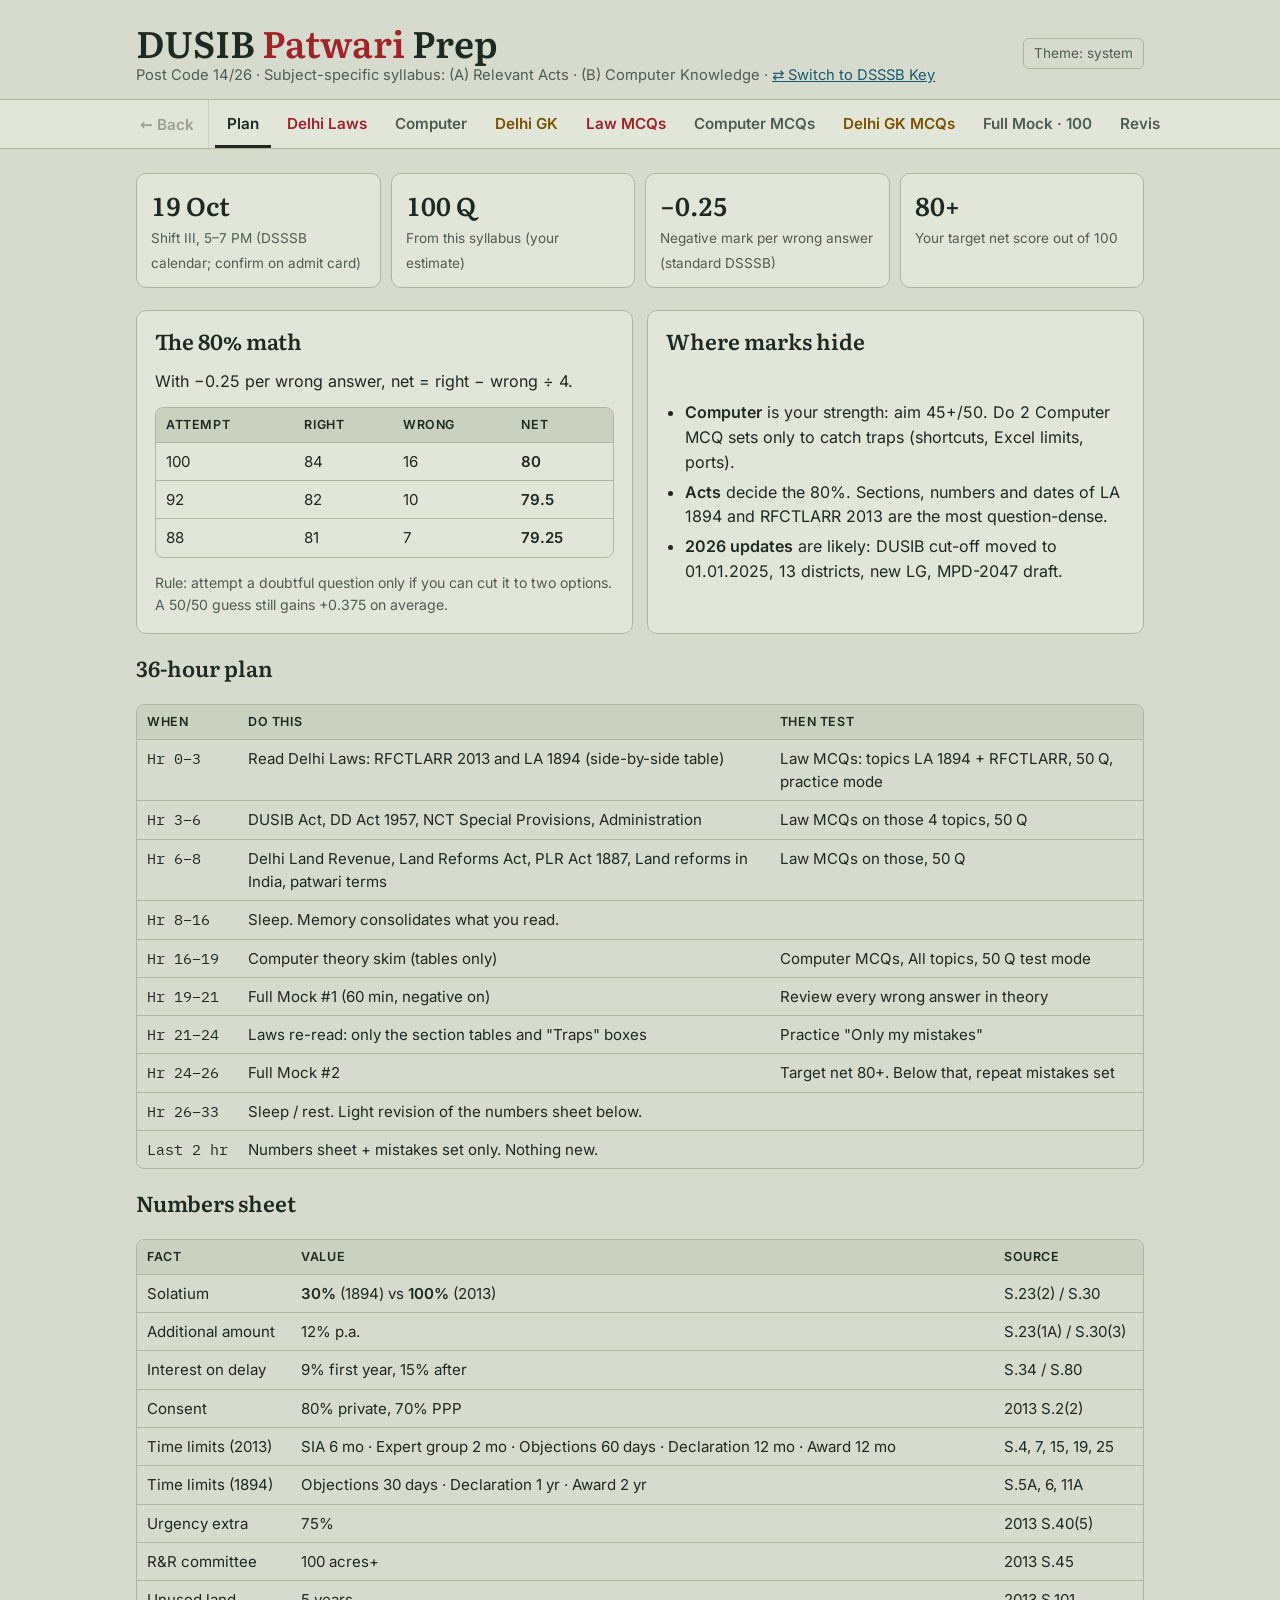
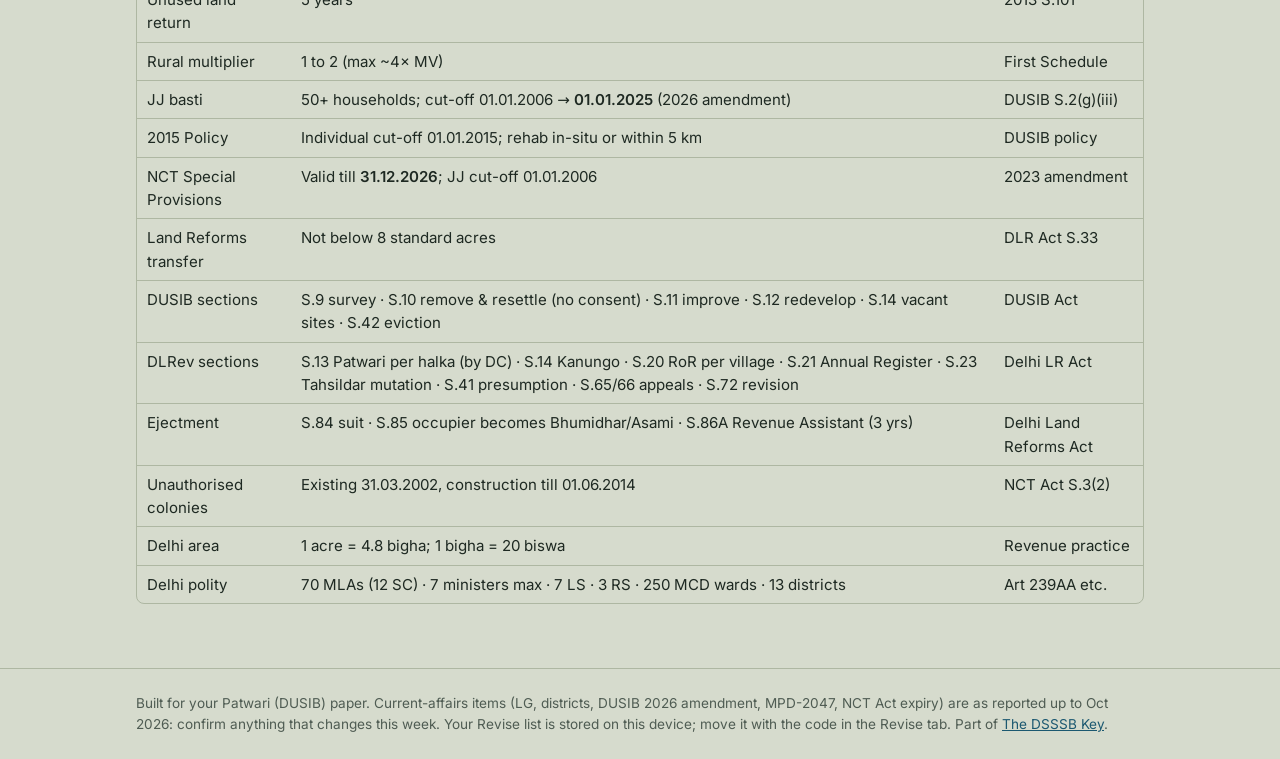
==== commit f67817c4: "Give Delhi GK MCQs their own tab, add 63 questions, add a wrong-answer drill The Delhi GK questions " ====
--- a/patwari/index.html
+++ b/patwari/index.html
@@ -4,7 +4,7 @@
 <meta charset="UTF-8">
 <meta name="viewport" content="width=device-width, initial-scale=1.0, viewport-fit=cover">
 <title>DUSIB Patwari Prep</title>
-<meta name="description" content="DUSIB Patwari (Post Code 14/26) prep: every Delhi Act in the syllabus with section tables and traps, Delhi GK, computer revision, 709 MCQs, a timed 100-question mock with negative marking, and a Revise list of wrong and saved questions. Works offline.">
+<meta name="description" content="DUSIB Patwari (Post Code 14/26) prep: every Delhi Act in the syllabus with section tables and traps, Delhi GK, computer revision, 772 MCQs, a timed 100-question mock with negative marking, and a Revise list of wrong and saved questions. Works offline.">
 <meta name="theme-color" content="#141a17">
 <link rel="manifest" href="manifest.webmanifest">
 <meta name="apple-mobile-web-app-capable" content="yes">
@@ -221,6 +221,7 @@
     <button role="tab" data-tab="delhigk" class="t-gk" aria-selected="false">Delhi GK</button>
     <button role="tab" data-tab="lawq" class="t-law" aria-selected="false">Law MCQs</button>
     <button role="tab" data-tab="compq" class="t-comp" aria-selected="false">Computer MCQs</button>
+    <button role="tab" data-tab="dgkq" class="t-gk" aria-selected="false">Delhi GK MCQs</button>
     <button role="tab" data-tab="mock" aria-selected="false">Full Mock · 100</button>
     <button role="tab" data-tab="revise" aria-selected="false">Revise <span class="count" id="rvCount">0</span></button>
   </div>
@@ -1179,7 +1180,7 @@
     <div class="tbl"><table>
       <tr><th>#</th><th>City</th><th>Built by</th><th>Remains today</th></tr>
       <tr><td class="sec">1</td><td>Lal Kot / Qila Rai Pithora</td><td>Anangpal Tomar; Prithviraj Chauhan</td><td>Mehrauli, Qutub area</td></tr>
-      <tr><td class="sec">2</td><td>Siri (1303)</td><td>Alauddin Khalji</td><td>Siri Fort, Shahpur Jat</td></tr>
+      <tr><td class="sec">2</td><td>Siri (1303)</td><td>Alauddin Khalji (against Mongol raids)</td><td>Siri Fort, Shahpur Jat</td></tr>
       <tr><td class="sec">3</td><td>Tughlaqabad (1321)</td><td>Ghiyasuddin Tughlaq</td><td>Tughlaqabad Fort</td></tr>
       <tr><td class="sec">4</td><td>Jahanpanah</td><td>Muhammad bin Tughlaq</td><td>Walls joining Siri and Lal Kot</td></tr>
       <tr><td class="sec">5</td><td>Firozabad (1354)</td><td>Firoz Shah Tughlaq</td><td>Feroz Shah Kotla (Ashokan pillar brought from Topra)</td></tr>
@@ -1361,8 +1362,11 @@
     </table></div>
   </article>
 
-  <h3 id="g-quiz" style="scroll-margin-top:70px">Delhi GK MCQs</h3>
-  <div id="quiz-dgk"></div>
+  <div class="banner gk" id="g-quiz" style="scroll-margin-top:70px">
+    <h2>Now practise Delhi GK</h2>
+    <p>215 MCQs on everything above, in their own tab. Every question you get wrong goes to <b>Revise</b> automatically, and you can practise only your wrong ones.</p>
+    <div class="row"><button class="btn gk" type="button" data-goto="dgkq">Open Delhi GK MCQs →</button></div>
+  </div>
 </section>
 
 <!-- ============ QUIZZES ============ -->
@@ -1373,6 +1377,10 @@
 <section class="panel" data-panel="compq" hidden>
   <div class="banner comp"><h2>Computer MCQs</h2><p>All 13 syllabus topics. Use Test mode with negative marking to check exam readiness.</p></div>
   <div id="quiz-comp"></div>
+</section>
+<section class="panel" data-panel="dgkq" hidden>
+  <div class="banner gk"><h2>Delhi GK MCQs</h2><p>215 questions across all 11 Delhi GK topics. Wrong answers go to Revise automatically; use <b>Practise my wrong answers</b> to drill only those.</p></div>
+  <div id="quiz-dgk"></div>
 </section>
 <section class="panel" data-panel="mock" hidden>
   <div class="banner"><h2>Full Mock · 100 questions</h2><p class="muted">50 Delhi Laws + 50 Computer, random each time. Timed, −0.25 negative marking, palette navigation, auto-submit.</p></div>
@@ -1486,6 +1494,7 @@
     panels.forEach(p=>p.hidden = p.dataset.panel!==name);
     store.set('pp_tab',name);
     if(name==='revise') onRvChange();
+    else if(typeof quizzes!=='undefined'&&quizzes[name]&&quizzes[name].state()==='setup') quizzes[name].refresh();
     if(!keepScroll) window.scrollTo({top:0});
   }
   /* Back: one step at a time. Inside a running quiz it goes to the previous
@@ -1623,8 +1632,9 @@
       const isMock=cfg.mock;
       const tlist = isMock?[]:topicsOf(cfg.bank);
       const mine = isMock?[]:[...new Set(wrongIds().concat(savedIds()))].filter(id=>id.startsWith(cfg.bank+':'));
+      const wrongMine = isMock?[]:wrongIds().filter(id=>id.startsWith(cfg.bank+':'));
       const best = store.get('pp_best_'+cfg.key,null);
-      host.innerHTML=`<div class="qsetup">
+      host.innerHTML=`${wrongMine.length?`<div class="note" style="display:grid;gap:8px"><span><b>${wrongMine.length} question${wrongMine.length>1?'s':''} you got wrong</b> in this section ${wrongMine.length>1?'are':'is'} saved for revision.</span><div class="row"><button class="btn ${cfg.cls}" type="button" data-wrongstart>Practise my wrong answers (${wrongMine.length})</button><button class="linkbtn" type="button" data-seerev>See them in Revise</button></div></div>`:''}<div class="qsetup">
         ${isMock?`<p>Simulates your subject section: <b>100 questions</b>. DSSSB papers are reported as 200 Q in 2 hours, so 60 minutes is the realistic pace for 100.</p>`:
         `<div><p class="boxhead">Topics <span class="muted small">(${QB[cfg.bank].length} questions in bank)</span></p>
          <div class="chips">${tlist.map(t=>`<label class="chip"><input type="checkbox" value="${t}" checked> ${esc(TOPICS[t])} <span class="muted small">${QB[cfg.bank].filter(r=>r[0]===t).length}</span></label>`).join('')}</div>
@@ -1641,6 +1651,10 @@
         ${best?`<span class="small muted">Best so far: <b>${best.pct}%</b> net (${best.net}/${best.n})</span>`:''}</div>
         <p class="small muted">Wrong answers go to <b>Revise</b> automatically. Press <b>☆ Save</b> (or the S key) on any question to add it there too.</p>
       </div>`;
+      const ws=host.querySelector('[data-wrongstart]');
+      if(ws) ws.onclick=()=>begin(shuffle(wrongMine).map(itemFromId),'practice',0,false);
+      const sr=host.querySelector('[data-seerev]');
+      if(sr) sr.onclick=()=>{ store.set('pp_rvf',{kind:'wrong',subj:cfg.bank,hide:false}); navPush('#revise'); show('revise'); updBack(); };
       const chk=()=>[...host.querySelectorAll('.chips input')];
       const a=host.querySelector('[data-all]'), n=host.querySelector('[data-none]');
       if(a) a.onclick=()=>chk().forEach(c=>c.checked=true);
@@ -1762,7 +1776,8 @@
   }
   quizzes.lawq=Quiz(document.getElementById('quiz-law'),{bank:'law',key:'law',cls:'law'});
   quizzes.compq=Quiz(document.getElementById('quiz-comp'),{bank:'comp',key:'comp',cls:'comp'});
-  quizzes.delhigk=Quiz(document.getElementById('quiz-dgk'),{bank:'dgk',key:'dgk',cls:'gk'});
+  quizzes.dgkq=Quiz(document.getElementById('quiz-dgk'),{bank:'dgk',key:'dgk',cls:'gk'});
+  document.addEventListener('click',e=>{const g=e.target.closest('[data-goto]'); if(!g) return; navPush('#'+g.dataset.goto); show(g.dataset.goto); updBack();});
   quizzes.mock=Quiz(document.getElementById('quiz-mock'),{mock:true,key:'mock',cls:''});
   const rvQ=quizzes.revise=Quiz(document.getElementById('quiz-revise'),{revise:true,key:'rv',cls:''});
   document.addEventListener('click',()=>setTimeout(updBack,0));
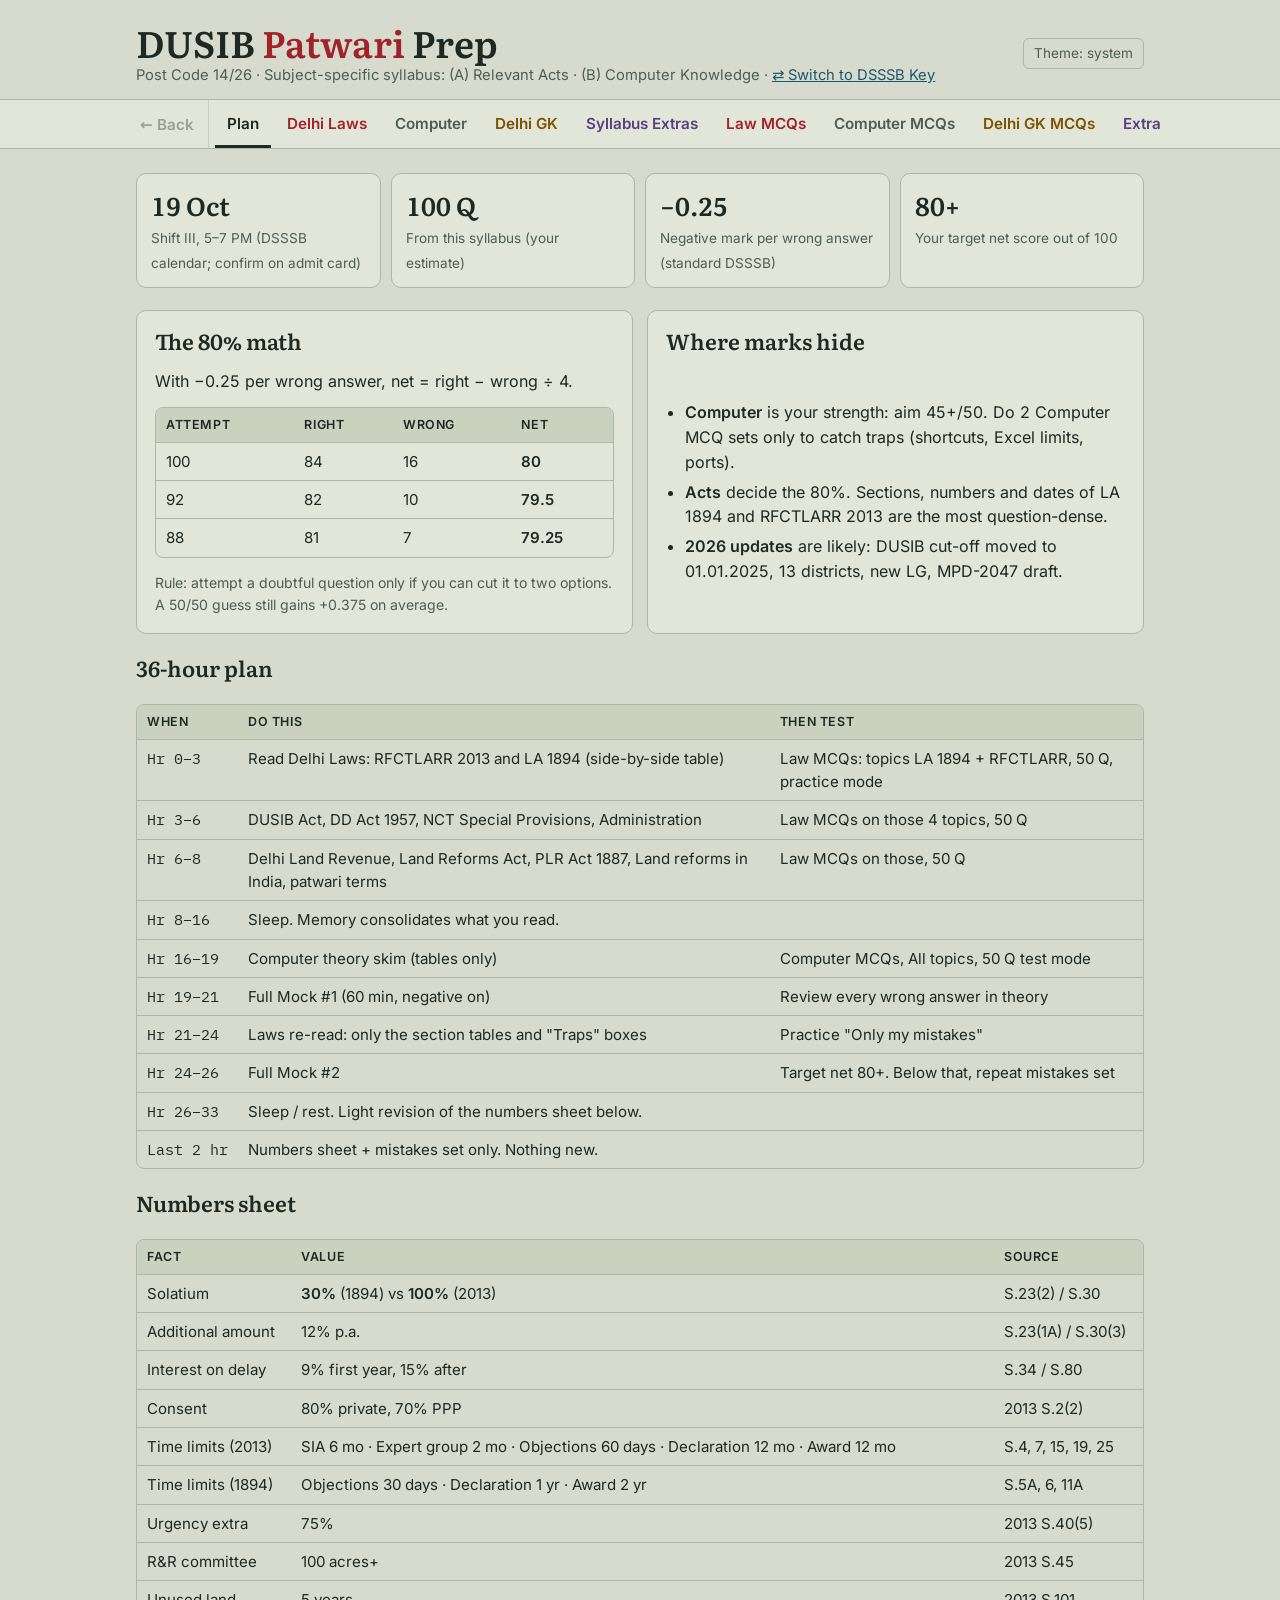
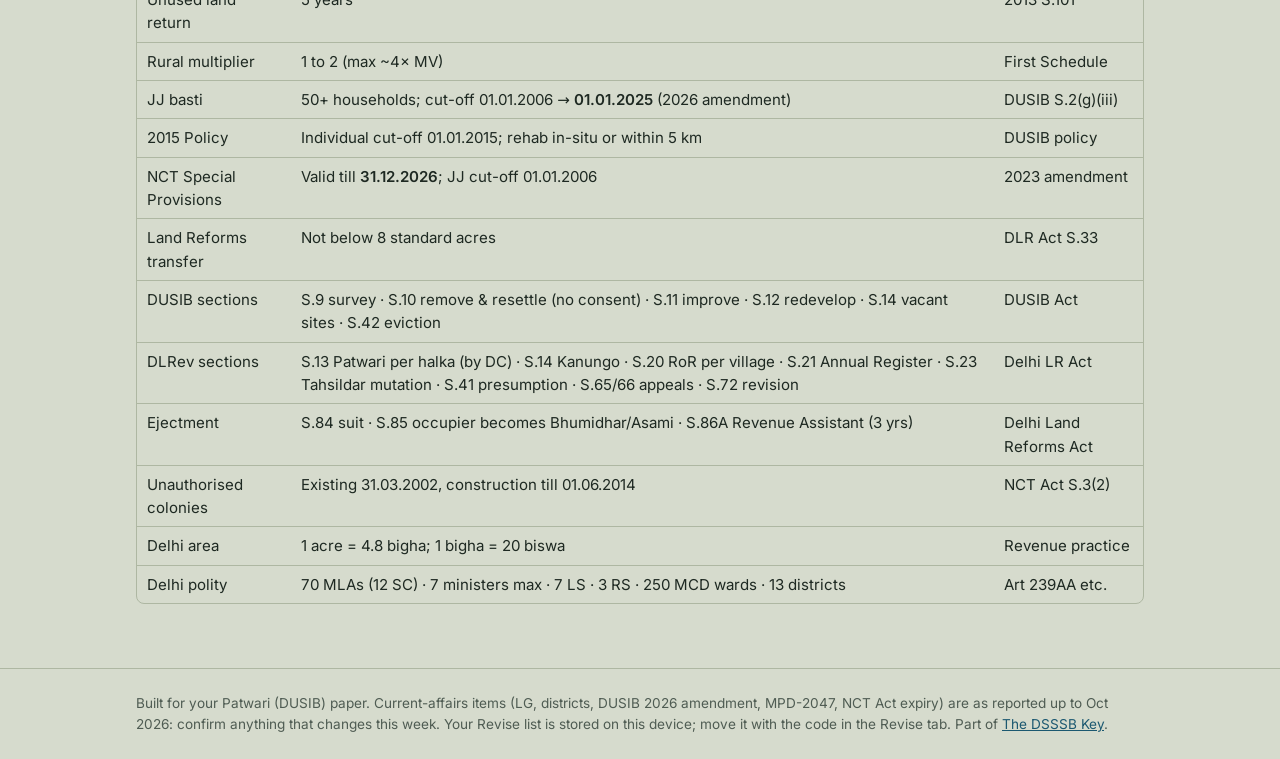
==== commit 06686ffe: "Add Syllabus Extras: governance, schemes and the missing computer topics Checked the full paper syll" ====
--- a/patwari/index.html
+++ b/patwari/index.html
@@ -4,7 +4,7 @@
 <meta charset="UTF-8">
 <meta name="viewport" content="width=device-width, initial-scale=1.0, viewport-fit=cover">
 <title>DUSIB Patwari Prep</title>
-<meta name="description" content="DUSIB Patwari (Post Code 14/26) prep: every Delhi Act in the syllabus with section tables and traps, Delhi GK, computer revision, 772 MCQs, a timed 100-question mock with negative marking, and a Revise list of wrong and saved questions. Works offline.">
+<meta name="description" content="DUSIB Patwari (Post Code 14/26) prep: every Delhi Act in the syllabus with section tables and traps, Delhi GK, Delhi governance &amp; schemes, computer revision, 919 MCQs, a timed 100-question mock with negative marking, and a Revise list of wrong and saved questions. Works offline.">
 <meta name="theme-color" content="#141a17">
 <link rel="manifest" href="manifest.webmanifest">
 <meta name="apple-mobile-web-app-capable" content="yes">
@@ -27,7 +27,7 @@
 /* Layout: a revenue-register desk. Sticky tab bar, one panel at a time, ledger-style fact strips and section tables. Dim sage paper, never white. */
 :root{
   --bg:#d6dbcd; --surface:#e2e6d9; --surface2:#cad1bf; --ink:#1e2922; --muted:#4f5c53; --rule:#aeb7a2;
-  --law:#a1232a; --law-soft:#e6d0c8; --comp:#1b5870; --comp-soft:#cbdbdc; --gk:#7a5200; --gk-soft:#e7dcc0;
+  --law:#a1232a; --law-soft:#e6d0c8; --comp:#1b5870; --comp-soft:#cbdbdc; --gk:#7a5200; --gk-soft:#e7dcc0; --ex:#5b3f80; --ex-soft:#ddd5e6;
   --ok:#2b6838; --ok-soft:#c9dcc5; --bad:#94460f; --bad-soft:#e7d2bd; --focus:#1b5870;
   --f-display:"Literata",Georgia,"Times New Roman",serif;
   --f-body:"Inter","Segoe UI",system-ui,sans-serif;
@@ -36,11 +36,11 @@
 }
 @media (prefers-color-scheme:dark){:root:not([data-theme="light"]){
   --bg:#141a17; --surface:#1c2420; --surface2:#25302a; --ink:#d9e0d4; --muted:#92a096; --rule:#34413a;
-  --law:#ef7d76; --law-soft:#3a2321; --comp:#82bfd6; --comp-soft:#1b2f37; --gk:#e3b45c; --gk-soft:#33291a;
+  --law:#ef7d76; --law-soft:#3a2321; --comp:#82bfd6; --comp-soft:#1b2f37; --gk:#e3b45c; --gk-soft:#33291a; --ex:#c4a7ea; --ex-soft:#2a2338;
   --ok:#82c792; --ok-soft:#1e3324; --bad:#e8a86f; --bad-soft:#3a2a1b; --focus:#82bfd6; color-scheme:dark}}
 :root[data-theme="dark"]{
   --bg:#141a17; --surface:#1c2420; --surface2:#25302a; --ink:#d9e0d4; --muted:#92a096; --rule:#34413a;
-  --law:#ef7d76; --law-soft:#3a2321; --comp:#82bfd6; --comp-soft:#1b2f37; --gk:#e3b45c; --gk-soft:#33291a;
+  --law:#ef7d76; --law-soft:#3a2321; --comp:#82bfd6; --comp-soft:#1b2f37; --gk:#e3b45c; --gk-soft:#33291a; --ex:#c4a7ea; --ex-soft:#2a2338;
   --ok:#82c792; --ok-soft:#1e3324; --bad:#e8a86f; --bad-soft:#3a2a1b; --focus:#82bfd6; color-scheme:dark}
 
 *{box-sizing:border-box}
@@ -67,13 +67,15 @@
 nav.tabs .wrap{display:flex;gap:4px;overflow-x:auto;scrollbar-width:none}
 nav.tabs button{font:inherit;font-weight:700;font-size:.95rem;background:none;border:0;border-bottom:3px solid transparent;color:var(--muted);padding:12px 12px 9px;cursor:pointer;white-space:nowrap}
 nav.tabs button[aria-selected="true"]{color:var(--ink);border-bottom-color:var(--ink)}
-nav.tabs button.backbtn{position:sticky;left:0;z-index:1;background:var(--surface);color:var(--ink);border-bottom:0;border-right:1px solid var(--rule);padding-inline:4px 14px;margin-right:2px}
+nav.tabs button.backbtn{position:sticky;left:0;z-index:1;background:var(--surface);box-shadow:-24px 0 0 var(--surface);color:var(--ink);border-bottom:0;border-right:1px solid var(--rule);padding-inline:4px 14px;margin-right:2px}
 nav.tabs button.backbtn:disabled{color:var(--muted);opacity:.5;cursor:default}
 nav.tabs button.t-law{color:var(--law)}
 nav.tabs button.t-law[aria-selected="true"]{border-bottom-color:var(--law)}
 nav.tabs button.t-comp[aria-selected="true"]{border-bottom-color:var(--comp);color:var(--comp)}
 nav.tabs button.t-gk{color:var(--gk)}
 nav.tabs button.t-gk[aria-selected="true"]{border-bottom-color:var(--gk)}
+nav.tabs button.t-ex{color:var(--ex)}
+nav.tabs button.t-ex[aria-selected="true"]{border-bottom-color:var(--ex)}
 
 main{padding-block:24px 64px}
 .panel{display:grid;gap:22px}
@@ -85,12 +87,15 @@
 .banner.comp h2{color:var(--comp)}
 .banner.gk{background:var(--gk-soft);border-left:6px solid var(--gk)}
 .banner.gk h2{color:var(--gk)}
+.banner.ex{background:var(--ex-soft);border-left:6px solid var(--ex)}
+.banner.ex h2{color:var(--ex)}
 
 .subnav{display:flex;flex-wrap:wrap;gap:6px}
 .subnav a{font-size:.88rem;text-decoration:none;color:var(--ink);background:var(--surface);border:1px solid var(--rule);border-radius:999px;padding:4px 11px}
 .subnav.law a:hover{border-color:var(--law);color:var(--law)}
 .subnav.comp a:hover{border-color:var(--comp);color:var(--comp)}
 .subnav.gk a:hover{border-color:var(--gk);color:var(--gk)}
+.subnav.ex a:hover{border-color:var(--ex);color:var(--ex)}
 
 article.unit{background:var(--surface);border:1px solid var(--rule);border-radius:10px;padding:20px;display:grid;gap:14px;scroll-margin-top:70px;min-width:0}
 article.unit.law h3{color:var(--law)}
@@ -99,6 +104,9 @@
 article.unit.gk td.sec{color:var(--gk)}
 .btn.gk{background:var(--gk);border-color:var(--gk);color:var(--bg)}
 #g-quiz{color:var(--gk)}
+article.unit.ex h3{color:var(--ex)}
+article.unit.ex td.sec{color:var(--ex)}
+.btn.ex{background:var(--ex);border-color:var(--ex);color:var(--bg)}
 .tag{font-family:var(--f-mono);font-size:.75rem;letter-spacing:.06em;text-transform:uppercase;color:var(--muted)}
 .facts{display:grid;grid-template-columns:repeat(auto-fit,minmax(190px,1fr));gap:1px;background:var(--rule);border:1px solid var(--rule);border-radius:8px;overflow:hidden}
 .facts div{background:var(--bg);padding:9px 12px;display:grid;gap:2px}
@@ -219,9 +227,11 @@
     <button role="tab" data-tab="laws" class="t-law" aria-selected="false">Delhi Laws</button>
     <button role="tab" data-tab="computer" class="t-comp" aria-selected="false">Computer</button>
     <button role="tab" data-tab="delhigk" class="t-gk" aria-selected="false">Delhi GK</button>
+    <button role="tab" data-tab="extras" class="t-ex" aria-selected="false">Syllabus Extras</button>
     <button role="tab" data-tab="lawq" class="t-law" aria-selected="false">Law MCQs</button>
     <button role="tab" data-tab="compq" class="t-comp" aria-selected="false">Computer MCQs</button>
     <button role="tab" data-tab="dgkq" class="t-gk" aria-selected="false">Delhi GK MCQs</button>
+    <button role="tab" data-tab="extq" class="t-ex" aria-selected="false">Extras MCQs</button>
     <button role="tab" data-tab="mock" aria-selected="false">Full Mock · 100</button>
     <button role="tab" data-tab="revise" aria-selected="false">Revise <span class="count" id="rvCount">0</span></button>
   </div>
@@ -1349,13 +1359,18 @@
       <tr><th>When</th><th>Update</th></tr>
       <tr><td class="sec">Feb 2025</td><td>BJP wins Assembly election (48/70); Rekha Gupta CM from 20 Feb</td></tr>
       <tr><td class="sec">Mar 2025</td><td><b>Mahila Samriddhi Yojana</b>: ₹2,500 per month for eligible women; ₹5,100 crore approved (8 Mar 2025); Budget 2025–26 ₹1 lakh crore</td></tr>
-      <tr><td class="sec">2025</td><td><b>Ayushman Bharat</b> rolled out in Delhi</td></tr>
+      <tr><td class="sec">5 Apr 2025</td><td><b>Ayushman Bharat</b> rolled out in Delhi: ₹10 lakh cover (₹5 lakh Centre + ₹5 lakh Delhi); Vay Vandana for 70+</td></tr>
+      <tr><td class="sec">17 Jun 2025</td><td>First 33 <b>Ayushman Arogya Mandirs</b> open (replacing Mohalla Clinics)</td></tr>
+      <tr><td class="sec">2025</td><td>Delhi Board of School Education wound up; its schools shift to CBSE</td></tr>
       <tr><td class="sec">25 Dec 2025</td><td><b>Atal Canteens</b>: meals at ₹5, launched on Vajpayee's birth anniversary</td></tr>
       <tr><td class="sec">25 Dec 2025</td><td>Delhi reorganised into <b>13 revenue districts</b> (Shahdara merged; new: Old Delhi, Central North, Outer North)</td></tr>
+      <tr><td class="sec">2 Mar 2026</td><td><b>Pink Saheli Smart Card</b> issuance for free bus travel (mandatory from 1 Sep 2026)</td></tr>
       <tr><td class="sec">11 Mar 2026</td><td>Taranjit Singh Sandhu takes over as LG</td></tr>
+      <tr><td class="sec">1 Apr 2026</td><td><b>Lakhpati Bitiya Yojana</b> replaces the Ladli Scheme</td></tr>
       <tr><td class="sec">24 Mar 2026</td><td>Budget 2026–27: <b>₹1,03,700 crore</b>, "green budget"; Economic Survey: per capita ₹5,31,610</td></tr>
       <tr><td class="sec">29 Apr 2026</td><td>Pravesh Wahi elected Mayor</td></tr>
       <tr><td class="sec">17 Jul 2026</td><td>Anurag Kumar becomes Police Commissioner</td></tr>
+      <tr><td class="sec">26 Aug 2026</td><td><b>Delhi Lakshmi Yojana</b> launched (₹2,500/month for women aged 21–60; first transfer 1 Sep)</td></tr>
       <tr><td class="sec">Aug 2026</td><td>DUSIB (Amendment) Bill: JJ basti cut-off to 01.01.2025; DDA approves draft MPD-2047</td></tr>
       <tr><td class="sec">3 Sep 2026</td><td>13 registration districts and 39 sub-divisions aligned with revenue districts</td></tr>
       <tr><td class="sec">31 Dec 2026</td><td>NCT Laws (Special Provisions) Act protection ends unless extended</td></tr>
@@ -1367,6 +1382,357 @@
     <p>215 MCQs on everything above, in their own tab. Every question you get wrong goes to <b>Revise</b> automatically, and you can practise only your wrong ones.</p>
     <div class="row"><button class="btn gk" type="button" data-goto="dgkq">Open Delhi GK MCQs →</button></div>
   </div>
+</section>
+
+<!-- ============ SYLLABUS EXTRAS ============ -->
+<section class="panel" data-panel="extras" hidden>
+  <div class="banner ex">
+    <h2>Syllabus Extras</h2>
+    <p>Everything on your full paper syllabus that the other tabs did not cover: Delhi Governance &amp; Civic Institutions, Delhi Govt Schemes, and the extra computer topics. MCQs for all of it are in the <b>Extras MCQs</b> tab.</p>
+  </div>
+  <nav class="subnav ex" aria-label="Extras topics">
+    <a href="#x-check">Syllabus checklist</a><a href="#x-pds">PDS &amp; NFSA</a><a href="#x-mcd">MCD reunification</a><a href="#x-ndmc">Imperial Delhi Committee</a><a href="#x-vig">Vigilance</a><a href="#x-dbse">DBSE partnership</a><a href="#x-mpd">Master Plan 1961–81</a><a href="#x-dpgs">Parks &amp; Society</a><a href="#x-djb">Delhi Jal Board</a><a href="#x-mag">Magistrate functions</a><a href="#x-sch">Delhi Govt Schemes</a><a href="#x-mem">Computer memory</a><a href="#x-os">Operating system</a><a href="#x-web">Browsers &amp; search engines</a><a href="#x-mail">Email &amp; communication</a>
+  </nav>
+
+  <article class="unit ex" id="x-check">
+    <span class="tag">Your syllabus, item by item</span>
+    <h3>Syllabus checklist: where each topic is</h3>
+    <div class="tbl"><table>
+      <tr><th>Syllabus block</th><th>Topic</th><th>Where on this site</th></tr>
+      <tr><td rowspan="9"><b>Delhi Governance &amp; Civic Institutions</b></td><td>PDS &amp; NFSA</td><td>Extras → PDS &amp; NFSA</td></tr>
+      <tr><td>MCD reunification</td><td>Extras → MCD (also Delhi Laws → Administration)</td></tr>
+      <tr><td>Imperial Delhi Committee</td><td>Extras → Imperial Delhi Committee</td></tr>
+      <tr><td>Vigilance function</td><td>Extras → Vigilance</td></tr>
+      <tr><td>Delhi Board of School Education partnership</td><td>Extras → DBSE</td></tr>
+      <tr><td>Master Plan 1961–81</td><td>Extras → Master Plan (also Delhi Laws → DD Act)</td></tr>
+      <tr><td>Parks &amp; Society</td><td>Extras → Delhi Parks &amp; Gardens Society</td></tr>
+      <tr><td>Delhi Jal Board</td><td>Extras → Delhi Jal Board</td></tr>
+      <tr><td>Magistrate functions</td><td>Extras → Magistrate functions</td></tr>
+      <tr><td rowspan="7"><b>Delhi Relevant Acts</b></td><td>Punjab Land Revenue Act 1887</td><td>Delhi Laws</td></tr>
+      <tr><td>Land Acquisition Act 1894</td><td>Delhi Laws</td></tr>
+      <tr><td>Delhi Development Act 1957</td><td>Delhi Laws</td></tr>
+      <tr><td>Delhi Land Revenue Act 1954</td><td>Delhi Laws</td></tr>
+      <tr><td>Delhi Land Reforms Act (<b>1954</b>, not 1957)</td><td>Delhi Laws</td></tr>
+      <tr><td>NCT Laws (Special Provisions) Act 2011</td><td>Delhi Laws</td></tr>
+      <tr><td>RFCTLARR (R&amp;R) Act 2013</td><td>Delhi Laws</td></tr>
+      <tr><td rowspan="2"><b>Computer Basics</b></td><td>History &amp; generations, I/O devices, MS Word, PowerPoint, Excel</td><td>Computer tab</td></tr>
+      <tr><td>Computer memory, operating system, web browsers, search engines</td><td>Extras (detailed) + Computer tab</td></tr>
+      <tr><td><b>Computer Advance</b></td><td>Internet &amp; networking, cyber security, email &amp; communication</td><td>Computer tab + Extras → Email</td></tr>
+      <tr><td><b>GK of Delhi</b></td><td>Polity &amp; Constitution, Govt schemes, history &amp; culture, geography &amp; demography</td><td>Delhi GK tab, Delhi Laws → Administration, Extras → Schemes</td></tr>
+    </table></div>
+    <div class="note"><b>Trap in the syllabus slide:</b> it says "Delhi Land Reforms Act 1957". The Act is of <b>1954</b> (Delhi Act 8 of 1954). 1957 is the year of the Delhi Development Act and the DMC Act.</div>
+  </article>
+
+  <article class="unit ex" id="x-pds">
+    <span class="tag">Food security</span>
+    <h3>PDS &amp; National Food Security Act, 2013</h3>
+    <dl class="facts">
+      <div><dt>Act</dt><dd>NFSA, Act 20 of 2013 (Sept 2013)</dd></div>
+      <div><dt>Coverage</dt><dd>Up to 75% rural, 50% urban</dd></div>
+      <div><dt>Priority household</dt><dd>5 kg per person per month</dd></div>
+      <div><dt>AAY household</dt><dd>35 kg per family per month</dd></div>
+      <div><dt>Prices (Schedule I)</dt><dd>Rice ₹3, wheat ₹2, coarse grain ₹1 per kg</dd></div>
+      <div><dt>Now</dt><dd>Free under PMGKAY (from 1 Jan 2023; extended 5 years from 2024)</dd></div>
+    </dl>
+    <div class="two">
+      <div class="tbl"><table>
+        <tr><th>Section</th><th>Provision</th></tr>
+        <tr><td class="sec">3</td><td>Right to subsidised foodgrains</td></tr>
+        <tr><td class="sec">4</td><td>Pregnant women &amp; lactating mothers: free meal + maternity benefit of at least ₹6,000</td></tr>
+        <tr><td class="sec">5</td><td>Children (6 months–14 years): nutrition via anganwadi / mid-day meal</td></tr>
+        <tr><td class="sec">8</td><td>Food security allowance if grains are not supplied</td></tr>
+        <tr><td class="sec">10</td><td>States identify eligible households</td></tr>
+        <tr><td class="sec">13</td><td><b>Eldest woman (18+)</b> is head of household for the ration card</td></tr>
+        <tr><td class="sec">15</td><td>District Grievance Redressal Officer</td></tr>
+        <tr><td class="sec">16</td><td><b>State Food Commission</b></td></tr>
+        <tr><td class="sec">28 / 29</td><td>Social audit / vigilance committees</td></tr>
+      </table></div>
+      <div><p class="boxhead">PDS in Delhi</p><ul>
+        <li>Delhi was the <b>first to roll out</b> the food security scheme: <b>20 Aug 2013</b> (Rajiv Gandhi's birth anniversary), Talkatora Stadium, with Sonia Gandhi and CM Sheila Dikshit</li>
+        <li>About 17.8 lakh ration-card households, about 72 lakh beneficiaries, about 2,000 fair price shops</li>
+        <li>Run by the Department of Food, Supplies &amp; Consumer Affairs; Aadhaar-based <b>e-PoS</b> machines</li>
+        <li><b>One Nation One Ration Card</b> in Delhi from July 2021</li>
+        <li>Dilli Annashree Yojana (2012): ₹600 a month cash to the senior-most woman, an early Aadhaar-based transfer</li>
+        <li>History: TPDS 1997; Antyodaya Anna Yojana (AAY) 25 Dec 2000</li>
+      </ul></div>
+    </div>
+  </article>
+
+  <article class="unit ex" id="x-mcd">
+    <span class="tag">Municipal Corporation of Delhi</span>
+    <h3>MCD: formation, trifurcation, reunification</h3>
+    <div class="tbl"><table>
+      <tr><th>When</th><th>What</th></tr>
+      <tr><td class="sec">1957</td><td>Delhi Municipal Corporation (DMC) Act passed by Parliament</td></tr>
+      <tr><td class="sec">7 Apr 1958</td><td>MCD comes into existence; first Mayor <b>Aruna Asaf Ali</b></td></tr>
+      <tr><td class="sec">2012</td><td><b>Trifurcated</b> into North, South and East Delhi Municipal Corporations (DMC Amendment Act 2011 of the Delhi Assembly)</td></tr>
+      <tr><td class="sec">Mar–Apr 2022</td><td><b>DMC (Amendment) Act, 2022</b> passed by Parliament (Lok Sabha 30 Mar, Rajya Sabha 5 Apr)</td></tr>
+      <tr><td class="sec">22 May 2022</td><td><b>Unified MCD</b> comes back; Special Officer Ashwani Kumar, Commissioner Gyanesh Bharti; wards fixed at <b>250</b> (from 272)</td></tr>
+      <tr><td class="sec">4 Dec 2022</td><td>Election: AAP 134, BJP 104, Congress 9</td></tr>
+      <tr><td class="sec">Mayors</td><td>Shelly Oberoi (2023, 2023–24) → Mahesh Khichi (Nov 2024) → Raja Iqbal Singh (Apr 2025) → <b>Pravesh Wahi</b> (29 Apr 2026)</td></tr>
+    </table></div>
+    <ul>
+      <li>Mayor's term is <b>one year</b>: the 1st year is reserved for a woman, the 3rd year for an SC councillor</li>
+      <li>12 zones; HQ: Dr. S.P. Mukherjee Civic Centre, Minto Road</li>
+      <li>Other civic bodies: NDMC (central New Delhi) and the Delhi Cantonment Board</li>
+    </ul>
+  </article>
+
+  <article class="unit ex" id="x-ndmc">
+    <span class="tag">From capital-building body to NDMC</span>
+    <h3>Imperial Delhi Committee and the New Delhi Municipal Council</h3>
+    <div class="tbl"><table>
+      <tr><th>When</th><th>Step</th></tr>
+      <tr><td class="sec">1912</td><td>Delhi Town Planning Committee (George Swinton, John Brodie, Edwin Lutyens) plans the new capital</td></tr>
+      <tr><td class="sec">25 Mar 1913</td><td><b>Imperial Delhi Committee</b> set up to oversee construction of the new capital: the beginning of the NDMC</td></tr>
+      <tr><td class="sec">Feb 1916</td><td>Chief Commissioner creates the <b>Raisina Municipal Committee</b> (also called the Imperial Delhi Municipal Committee) for sanitation of the construction workers</td></tr>
+      <tr><td class="sec">7 Apr 1925</td><td>Second-class municipality under the Punjab Municipal Act</td></tr>
+      <tr><td class="sec">22 Feb 1927</td><td>Resolution to adopt the name <b>"New Delhi"</b>: New Delhi Municipal Committee (approved 16 Mar 1927)</td></tr>
+      <tr><td class="sec">1931–32</td><td>New capital opened (Feb 1931); first-class municipality (1932)</td></tr>
+      <tr><td class="sec">1994</td><td><b>NDMC Act, 1994</b> replaces the Punjab Municipal Act, 1911: renamed <b>New Delhi Municipal Council</b></td></tr>
+    </table></div>
+    <ul>
+      <li>NDMC covers about 43 sq km (about 3% of Delhi): Lutyens' Delhi, Connaught Place, Chanakyapuri</li>
+      <li>Its Chairperson is <b>appointed by the Central Government</b> (not elected); HQ Palika Kendra</li>
+    </ul>
+  </article>
+
+  <article class="unit ex" id="x-vig">
+    <span class="tag">Anti-corruption machinery</span>
+    <h3>Vigilance function in Delhi</h3>
+    <div class="two">
+      <ul>
+        <li><b>Directorate of Vigilance</b> (GNCTD) works under the <b>Chief Secretary</b>, who is the Chief Vigilance Officer of the NCT</li>
+        <li>Headed by the <b>Director (Vigilance)</b>, who is also ex-officio Joint Commissioner of Police, <b>Anti-Corruption Branch (ACB)</b></li>
+        <li><b>Vigilance wing</b>: disciplinary cases and complaints against government employees (from the public, CBI, CVC)</li>
+        <li><b>ACB</b>: traps, raids and investigation under the <b>Prevention of Corruption Act, 1988</b></li>
+        <li>Nodal advisor to the vigilance officers of departments and local bodies</li>
+      </ul>
+      <ul>
+        <li><b>Delhi Lokayukta and Upalokayukta Act, 1995</b> (Delhi Act 1 of 1996): Lokayukta inquires into allegations against public functionaries (misuse of position, lack of integrity, disproportionate assets)</li>
+        <li><b>CVC</b> (Central Vigilance Commission, statutory under the CVC Act 2003) supervises vigilance in central bodies</li>
+        <li><b>Vigilance Awareness Week</b> is held in the week of <b>31 October</b> (Sardar Patel's birth anniversary)</li>
+        <li>Since the 2023 GNCTD amendment, postings and vigilance matters of officers go through the <b>National Capital Civil Service Authority</b> (CM, Chief Secretary, Principal Secretary Home)</li>
+      </ul>
+    </div>
+  </article>
+
+  <article class="unit ex" id="x-dbse">
+    <span class="tag">Delhi's own school board</span>
+    <h3>Delhi Board of School Education (DBSE) and its partnership</h3>
+    <div class="tbl"><table>
+      <tr><th>When</th><th>What</th></tr>
+      <tr><td class="sec">6 Mar 2021</td><td>Delhi Cabinet approves constituting the <b>DBSE</b>; registered on 16 Mar 2021</td></tr>
+      <tr><td class="sec">Aug 2021</td><td><b>MoU with the International Baccalaureate (IB)</b>, Geneva: IB-based curriculum and assessment in 30 government schools, including 20 <b>Schools of Specialised Excellence (SoSE)</b>; students get joint DBSE–IB certification</td></tr>
+      <tr><td class="sec">2021–22</td><td>First DBSE-affiliated schools; DBSE approved for exams and equivalence with other boards</td></tr>
+      <tr><td class="sec">2025</td><td>The new government decides to <b>wind up the DBSE</b>: SoSE schools shift to <b>CBSE</b> as "CM SHRI" schools; class 9 students of 2025–26 registered with CBSE</td></tr>
+    </table></div>
+    <div class="note"><b>Remember:</b> DBSE's partner was the <b>International Baccalaureate</b>, not Cambridge. If asked about the current status, the answer is that the DBSE is being wound up and its schools moved to CBSE.</div>
+  </article>
+
+  <article class="unit ex" id="x-mpd">
+    <span class="tag">Planning Delhi</span>
+    <h3>Master Plan of Delhi 1961–81 (MPD-1962) and after</h3>
+    <div class="tbl"><table>
+      <tr><th>Plan</th><th>Period</th><th>Key facts</th></tr>
+      <tr><td><b>MPD-1962</b></td><td class="sec">1961–1981</td><td>India's <b>first comprehensive master plan</b> for a city; prepared by the Town Planning Organisation (set up 1955) with Ford Foundation experts; came into force <b>1 Sep 1962</b> under the DD Act 1957; zoning, district centres, ring roads, green belt</td></tr>
+      <tr><td>Interim General Plan</td><td class="sec">1956</td><td>Stop-gap plan before MPD-1962</td></tr>
+      <tr><td>MPD-2001</td><td class="sec">1981–2001</td><td>Notified 1 Aug 1990</td></tr>
+      <tr><td>MPD-2021</td><td class="sec">2001–2021</td><td>Notified 7 Feb 2007; mixed land use, Land Pooling (2018), Transit-Oriented Development; 15 planning zones (A to P, no I)</td></tr>
+      <tr><td>MPD-2041</td><td class="sec">2021–2041</td><td>Draft stalled</td></tr>
+      <tr><td>MPD-2047</td><td class="sec">to 2047</td><td>Draft approved by DDA on 12 Aug 2026; final notification by MoHUA</td></tr>
+    </table></div>
+  </article>
+
+  <article class="unit ex" id="x-dpgs">
+    <span class="tag">"Parks &amp; Society"</span>
+    <h3>Delhi Parks &amp; Gardens Society (DPGS)</h3>
+    <div class="two">
+      <ul>
+        <li>Cabinet approval <b>May 2008</b>; registered <b>Aug 2008</b> under the <b>Societies Registration Act, 1860</b></li>
+        <li>Governing Body headed by the <b>Lieutenant Governor</b>; Governing Council chaired by the <b>Chief Secretary</b>; Executive Committee below</li>
+        <li>All civic agencies are members through their Directors of Horticulture</li>
+      </ul>
+      <ul>
+        <li>Aims: greening Delhi, finding vacant land for greening, competitions and awards</li>
+        <li>Gives grants to <b>RWAs, NGOs and eco-clubs</b> to maintain parks (online via e-District since 1 Apr 2021)</li>
+        <li>2025–26: record ₹13.36 crore for 1,643 parks through 364 RWAs/NGOs</li>
+      </ul>
+    </div>
+  </article>
+
+  <article class="unit ex" id="x-djb">
+    <span class="tag">Water and sewerage</span>
+    <h3>Delhi Jal Board (DJB)</h3>
+    <div class="two">
+      <ul>
+        <li>Set up under the <b>Delhi Jal Board Act, 1998</b>, replacing the Delhi Water Supply &amp; Sewage Disposal Undertaking of the MCD</li>
+        <li>Functions: drinking water supply, sewerage, sewage treatment and disposal, drainage</li>
+        <li>Chairperson is usually the Water Minister; a CEO runs it</li>
+        <li>Free water up to <b>20 kilolitres</b> a month for households (since 2015)</li>
+      </ul>
+      <ul>
+        <li>Raw water: <b>Yamuna</b> (via Haryana: Wazirabad, Munak canal), <b>Ganga</b> (Upper Ganga Canal → Sonia Vihar, Bhagirathi plants), <b>Bhakra</b> storage, groundwater</li>
+        <li>Water treatment plants: Haiderpur, Chandrawal, Wazirabad, Sonia Vihar, Bhagirathi, Okhla, Nangloi, Bawana, Dwarka</li>
+        <li><b>Okhla sewage treatment plant: 564 MLD</b>, Asia's largest; fully working from 2025; built with the National Mission for Clean Ganga</li>
+      </ul>
+    </div>
+  </article>
+
+  <article class="unit ex" id="x-mag">
+    <span class="tag">Executive magistrates under BNSS 2023</span>
+    <h3>Magistrate functions</h3>
+    <div class="two">
+      <div class="tbl"><table>
+        <tr><th>BNSS (CrPC)</th><th>Power</th></tr>
+        <tr><td class="sec">14 (20)</td><td>Appointment of Executive Magistrates, DM, ADM, SDM</td></tr>
+        <tr><td class="sec">163 (144)</td><td>Urgent prohibitory orders (curfew-type)</td></tr>
+        <tr><td class="sec">152 (133)</td><td>Removal of public nuisance</td></tr>
+        <tr><td class="sec">164 (145)</td><td>Dispute over land or water likely to breach peace</td></tr>
+        <tr><td class="sec">126 (107)</td><td>Security for keeping the peace</td></tr>
+        <tr><td class="sec">129 (110)</td><td>Security for good behaviour from habitual offenders</td></tr>
+        <tr><td class="sec">148 (129)</td><td>Dispersal of unlawful assembly</td></tr>
+        <tr><td class="sec">194 / 196 (174 / 176)</td><td>Inquest; magisterial inquiry into custodial death</td></tr>
+      </table></div>
+      <ul>
+        <li><b>BNSS, 2023</b> replaced the CrPC from <b>1 July 2024</b></li>
+        <li>For Delhi, the State Government's BNSS powers are delegated to the <b>LG</b> (MHA notification, 28 Jun 2024)</li>
+        <li><b>June 2026</b>: LG approved Executive Magistrate powers for <b>DMs, ADMs, Revenue Assistants, Tehsildars and Consolidation Officers</b> in the 13 reorganised districts</li>
+        <li>SDM (Executive Magistrate) also issues caste, income and residence certificates, registers marriages, heads the <b>Maintenance Tribunal</b> (Senior Citizens Act, 2007), hears revenue cases and handles disaster relief</li>
+        <li>Delhi has a <b>Police Commissionerate</b> (since 1 July 1978): senior police officers also hold some magisterial powers, such as prohibitory orders</li>
+      </ul>
+    </div>
+  </article>
+
+  <article class="unit ex" id="x-sch">
+    <span class="tag">GK of Delhi: Govt schemes</span>
+    <h3>Delhi Government schemes</h3>
+    <div class="tbl"><table>
+      <tr><th>Scheme</th><th>What it gives</th><th>Key dates</th></tr>
+      <tr><td><b>Delhi Lakshmi Yojana</b> (announced as Mahila Samriddhi Yojana)</td><td>₹2,500 a month to eligible women aged 21–60</td><td>₹5,100 cr approved 8 Mar 2025; guidelines Jul 2026; launched <b>26 Aug 2026</b> (Talkatora); first transfer 1 Sep 2026</td></tr>
+      <tr><td><b>Ayushman Bharat PM-JAY</b> in Delhi</td><td><b>₹10 lakh</b> health cover per family (₹5 lakh Centre + ₹5 lakh Delhi top-up)</td><td>MoU with NHA on 5 Apr 2025; widows and disabled pensioners added Feb 2026</td></tr>
+      <tr><td>Ayushman Vay Vandana</td><td>Health cover for everyone aged <b>70+</b></td><td>Registrations in Delhi from 28 Apr 2025</td></tr>
+      <tr><td><b>Ayushman Arogya Mandirs</b></td><td>Neighbourhood health centres replacing Mohalla Clinics</td><td>First 33 on 17 Jun 2025; target 1,139</td></tr>
+      <tr><td><b>Atal Canteens</b></td><td>Meals at <b>₹5</b></td><td>25 Dec 2025</td></tr>
+      <tr><td><b>Pink Saheli Smart Card</b></td><td>Free DTC and cluster bus travel for women and transgender persons (NCMC card)</td><td>Mandatory instead of pink paper tickets from 1 Sep 2026 (free bus rides since 29 Oct 2019)</td></tr>
+      <tr><td><b>Lakhpati Bitiya Yojana</b></td><td>Girl-child savings scheme replacing the <b>Ladli Scheme (2008)</b></td><td>From 1 Apr 2026</td></tr>
+      <tr><td>Aid for pregnant women</td><td>₹21,000</td><td>Announced in Budget 2025–26</td></tr>
+      <tr><td>Mukhyamantri Tirth Yatra Yojana</td><td>Free pilgrimages for senior citizens</td><td>Earlier scheme, continuing</td></tr>
+      <tr><td>Earlier schemes</td><td>Mohalla Clinics (2015, first at Peeragarhi); 20 KL free water (2015); 200 units free electricity; Dilli Annashree (2012)</td><td>Mohalla Clinics being closed or converted (137 shut in Jan 2026)</td></tr>
+    </table></div>
+  </article>
+
+  <article class="unit ex" id="x-mem">
+    <span class="tag">Computer Basics</span>
+    <h3>Computer memory in detail</h3>
+    <div class="two">
+      <div class="tbl"><table>
+        <tr><th>Type</th><th>Facts</th></tr>
+        <tr><td class="sec">Registers</td><td>Inside the CPU; fastest, smallest</td></tr>
+        <tr><td class="sec">Cache</td><td>SRAM between CPU and RAM; levels L1 (fastest), L2, L3</td></tr>
+        <tr><td class="sec">RAM</td><td>Primary, volatile, random access. SRAM (flip-flops, cache) vs DRAM (capacitors, needs refresh, main memory); SDRAM, DDR4, DDR5</td></tr>
+        <tr><td class="sec">ROM</td><td>Non-volatile: Mask ROM, PROM (write once), EPROM (UV erase), EEPROM (electrical erase), Flash</td></tr>
+        <tr><td class="sec">CMOS</td><td>Battery-backed chip that keeps BIOS settings, date and time</td></tr>
+        <tr><td class="sec">Virtual memory</td><td>Part of the hard disk used as extra RAM (paging / swap file)</td></tr>
+      </table></div>
+      <div class="tbl"><table>
+        <tr><th>Secondary storage</th><th>Facts</th></tr>
+        <tr><td class="sec">HDD</td><td>Magnetic platters; speed in RPM (5,400 / 7,200)</td></tr>
+        <tr><td class="sec">SSD</td><td>NAND flash, no moving parts, faster</td></tr>
+        <tr><td class="sec">Flash memory</td><td>Invented by Fujio Masuoka (Toshiba); pen drives, SD cards</td></tr>
+        <tr><td class="sec">Optical</td><td>CD 700 MB · DVD 4.7 GB (8.5 GB dual layer) · Blu-ray 25 GB (50 GB dual), blue-violet laser</td></tr>
+        <tr><td class="sec">Magnetic tape</td><td><b>Sequential access</b>; used for backup</td></tr>
+        <tr><td class="sec">Units</td><td>bit → nibble (4) → byte (8) → KB (1024 B) → MB → GB → TB → PB → EB → ZB → YB</td></tr>
+      </table></div>
+    </div>
+  </article>
+
+  <article class="unit ex" id="x-os">
+    <span class="tag">Computer Basics</span>
+    <h3>Operating system: functions and types</h3>
+    <div class="two">
+      <ul>
+        <li>OS = system software between the user and the hardware</li>
+        <li><b>Functions</b>: process management, memory management, file management, device management (via drivers), security, user interface</li>
+        <li><b>Kernel</b> = core of the OS; <b>shell</b> = interface to it</li>
+        <li>Booting: BIOS/UEFI → POST → bootloader → OS loads; cold vs warm boot</li>
+        <li>Spooling (print queue), deadlock, thrashing</li>
+        <li>File systems: FAT32, NTFS (Windows), ext4 (Linux), APFS (macOS)</li>
+      </ul>
+      <div class="tbl"><table>
+        <tr><th>Type</th><th>Example / note</th></tr>
+        <tr><td class="sec">Batch</td><td>Jobs run in groups, no user interaction</td></tr>
+        <tr><td class="sec">Multiprogramming</td><td>Several programs in memory; CPU never idle</td></tr>
+        <tr><td class="sec">Time-sharing / multitasking</td><td>CPU time sliced among users or tasks</td></tr>
+        <tr><td class="sec">Multiprocessing</td><td>Two or more CPUs</td></tr>
+        <tr><td class="sec">Real-time (RTOS)</td><td>Fixed deadlines: missiles, air traffic, medical devices</td></tr>
+        <tr><td class="sec">Distributed / Network</td><td>Many computers act as one / server OS</td></tr>
+        <tr><td class="sec">Mobile</td><td>Android (Google, Linux kernel), iOS (Apple)</td></tr>
+        <tr><td class="sec">Others</td><td>MS-DOS (CUI, 1981), UNIX (1969, Bell Labs: Ken Thompson &amp; Dennis Ritchie), Linux (1991, Linus Torvalds), macOS, Chrome OS; India: <b>BOSS</b> (C-DAC), <b>Maya OS</b> (Defence Ministry, 2023)</td></tr>
+      </table></div>
+    </div>
+  </article>
+
+  <article class="unit ex" id="x-web">
+    <span class="tag">Computer Basics</span>
+    <h3>Web browsers and search engines</h3>
+    <div class="two">
+      <div class="tbl"><table>
+        <tr><th>Browser</th><th>Facts</th></tr>
+        <tr><td class="sec">WorldWideWeb</td><td>First browser (1990), Tim Berners-Lee</td></tr>
+        <tr><td class="sec">Mosaic</td><td>1993, NCSA (Marc Andreessen): first popular graphical browser</td></tr>
+        <tr><td class="sec">Netscape Navigator</td><td>1994</td></tr>
+        <tr><td class="sec">Internet Explorer</td><td>1995, Microsoft; retired 15 Jun 2022</td></tr>
+        <tr><td class="sec">Opera · Safari · Firefox</td><td>1995 · 2003 (Apple) · 2004 (Mozilla)</td></tr>
+        <tr><td class="sec">Chrome · Edge</td><td>2008 (Google) · 2015 (Microsoft; Chromium-based from 2020)</td></tr>
+        <tr><td class="sec">Engines</td><td>Blink (Chrome, Edge), Gecko (Firefox), WebKit (Safari)</td></tr>
+      </table></div>
+      <div class="tbl"><table>
+        <tr><th>Search engine</th><th>Facts</th></tr>
+        <tr><td class="sec">Archie</td><td>First search engine (1990), Alan Emtage</td></tr>
+        <tr><td class="sec">Yahoo</td><td>1994, Jerry Yang &amp; David Filo</td></tr>
+        <tr><td class="sec">Google</td><td>1998, Larry Page &amp; Sergey Brin; PageRank</td></tr>
+        <tr><td class="sec">Bing</td><td>2009, Microsoft</td></tr>
+        <tr><td class="sec">DuckDuckGo</td><td>2008, privacy-focused (no tracking)</td></tr>
+        <tr><td class="sec">Baidu · Yandex</td><td>China · Russia</td></tr>
+        <tr><td class="sec">How it works</td><td>Crawler/spider → indexer → ranking; SEO = search engine optimisation</td></tr>
+        <tr><td class="sec">Operators</td><td>"exact phrase", -exclude, site:gov.in, filetype:pdf, OR</td></tr>
+      </table></div>
+    </div>
+    <p class="small muted">Browser features: address bar, tabs, bookmarks/favourites, history, cache, cookies, incognito/private window, extensions/add-ons, home page, downloads. A browser opens web pages; a search engine finds them. Google Chrome is a browser; Google Search is a search engine.</p>
+  </article>
+
+  <article class="unit ex" id="x-mail">
+    <span class="tag">Computer Advance</span>
+    <h3>Email and communication</h3>
+    <div class="two">
+      <ul>
+        <li>First email: <b>Ray Tomlinson, 1971</b> (ARPANET); he chose the <b>@</b> sign</li>
+        <li>Address = username@domain (e.g. name@gov.in)</li>
+        <li>Fields: To, <b>Cc</b> (carbon copy), <b>Bcc</b> (blind carbon copy, hidden), Subject, Body, Attachment, Signature</li>
+        <li>Actions: Reply, Reply All, Forward; folders: Inbox, Outbox, Sent, Drafts, Spam/Junk, Trash</li>
+        <li>Protocols: <b>SMTP</b> sends (port 25/587), <b>POP3</b> downloads (110), <b>IMAP</b> syncs (143), <b>MIME</b> for attachments and multimedia</li>
+        <li>Gmail attachment limit 25 MB (larger files go via Drive link)</li>
+      </ul>
+      <ul>
+        <li>Services: Hotmail (1996, <b>Sabeer Bhatia</b> &amp; Jack Smith; now Outlook.com), Yahoo Mail (1997), <b>Gmail (2004)</b>, Rediffmail (Indian), NIC email for government</li>
+        <li>Threats: spam, phishing, email spoofing; use 2FA</li>
+        <li>Synchronous (live: calls, video meetings, chat) vs asynchronous (email, forums)</li>
+        <li>Tools: instant messaging (WhatsApp 2009), VoIP (Skype 2003), video conferencing (Zoom, Google Meet, Microsoft Teams), SMS/MMS, fax</li>
+        <li>Short range: Bluetooth (about 10 m), NFC (a few cm, tap-to-pay), Wi-Fi</li>
+      </ul>
+    </div>
+  </article>
+
+  <div class="banner ex">
+    <h2>Now practise the extras</h2>
+    <p>MCQs on every card above. Wrong answers go to <b>Revise</b> automatically.</p>
+    <div class="row"><button class="btn ex" type="button" data-goto="extq">Open Extras MCQs →</button></div>
+  </div>
+</section>
+<section class="panel" data-panel="extq" hidden>
+  <div class="banner ex"><h2>Extras MCQs</h2><p>Questions on Delhi Governance &amp; Civic Institutions, Delhi Govt Schemes, computer memory, operating systems, browsers, search engines and email. Wrong answers go to Revise; use <b>Practise my wrong answers</b> to drill only those.</p></div>
+  <div id="quiz-ext"></div>
 </section>
 
 <!-- ============ QUIZZES ============ -->
@@ -1575,7 +1941,7 @@
         </div>
         <div class="row">
           <span class="seg">${segBtn('kind','all','All')}${segBtn('kind','wrong','Wrong')}${segBtn('kind','saved','Saved')}</span>
-          <span class="seg">${segBtn('subj','all','All')}${segBtn('subj','law','Laws')}${segBtn('subj','comp','Computer')}${segBtn('subj','dgk','Delhi GK')}</span>
+          <span class="seg">${segBtn('subj','all','All')}${segBtn('subj','law','Laws')}${segBtn('subj','comp','Computer')}${segBtn('subj','dgk','Delhi GK')}${segBtn('subj','ext','Extras')}</span>
           <label class="chip"><input type="checkbox" id="rv-hide" ${f.hide?'checked':''}> Hide answers (tap a card to reveal)</label>
         </div>
         <div class="row">
@@ -1644,7 +2010,7 @@
           `<label>Questions <select id="${cfg.key}-n"><option>10</option><option selected>25</option><option>50</option><option>100</option><option value="999">All</option></select></label>
            <label>Mode <select id="${cfg.key}-mode"><option value="practice">Practice (instant answer)</option><option value="test">Test (result at end)</option></select></label>`}
           <label class="chip"><input type="checkbox" id="${cfg.key}-neg" checked> −0.25 negative</label>
-          ${isMock?`<label class="chip"><input type="checkbox" id="${cfg.key}-dgk"> Include Delhi GK (40 Laws + 40 Computer + 20 Delhi GK)</label>`:''}
+          ${isMock?`<label class="chip"><input type="checkbox" id="${cfg.key}-dgk"> Include Delhi GK &amp; Extras (35 Laws + 35 Computer + 15 Delhi GK + 15 Extras)</label>`:''}
           ${isMock?'':`<label class="chip"><input type="checkbox" id="${cfg.key}-mist" ${mine.length?'':'disabled'}> Only my Revise list (${mine.length})</label>`}
         </div>
         <div class="row"><button class="btn ${cfg.cls}" type="button" data-start>Start</button>
@@ -1664,7 +2030,7 @@
         if(isMock){
           const pick=(bank,k)=>shuffle(QB[bank].map((_,i)=>i)).slice(0,k).map(i=>makeItem(bank,i));
           const withGk=host.querySelector('#'+cfg.key+'-dgk').checked;
-          const set=withGk?pick('law',40).concat(pick('comp',40),pick('dgk',20)):pick('law',50).concat(pick('comp',50));
+          const set=withGk?pick('law',35).concat(pick('comp',35),pick('dgk',15),pick('ext',15)):pick('law',50).concat(pick('comp',50));
           begin(shuffle(set),'test',+host.querySelector('#'+cfg.key+'-time').value*60,neg);
         } else {
           const sel=new Set(chk().filter(c=>c.checked).map(c=>c.value));
@@ -1777,6 +2143,7 @@
   quizzes.lawq=Quiz(document.getElementById('quiz-law'),{bank:'law',key:'law',cls:'law'});
   quizzes.compq=Quiz(document.getElementById('quiz-comp'),{bank:'comp',key:'comp',cls:'comp'});
   quizzes.dgkq=Quiz(document.getElementById('quiz-dgk'),{bank:'dgk',key:'dgk',cls:'gk'});
+  quizzes.extq=Quiz(document.getElementById('quiz-ext'),{bank:'ext',key:'ext',cls:'ex'});
   document.addEventListener('click',e=>{const g=e.target.closest('[data-goto]'); if(!g) return; navPush('#'+g.dataset.goto); show(g.dataset.goto); updBack();});
   quizzes.mock=Quiz(document.getElementById('quiz-mock'),{mock:true,key:'mock',cls:''});
   const rvQ=quizzes.revise=Quiz(document.getElementById('quiz-revise'),{revise:true,key:'rv',cls:''});
@@ -1784,7 +2151,7 @@
   onRvChange=()=>{ if(!rvQ.S.running && !rvQ.S.done) rvQ.refresh(); };
 
   const h=(location.hash||'').slice(1);
-  if(h.startsWith('a-')) show('laws',true); else if(h.startsWith('c-')) show('computer',true); else if(h.startsWith('g-')) show('delhigk',true); else show(h||store.get('pp_tab','plan'),true);
+  if(h.startsWith('a-')) show('laws',true); else if(h.startsWith('c-')) show('computer',true); else if(h.startsWith('g-')) show('delhigk',true); else if(h.startsWith('x-')) show('extras',true); else show(h||store.get('pp_tab','plan'),true);
   updateCount(); store.set('pp_rv',RV);
   initCloud();
 })();
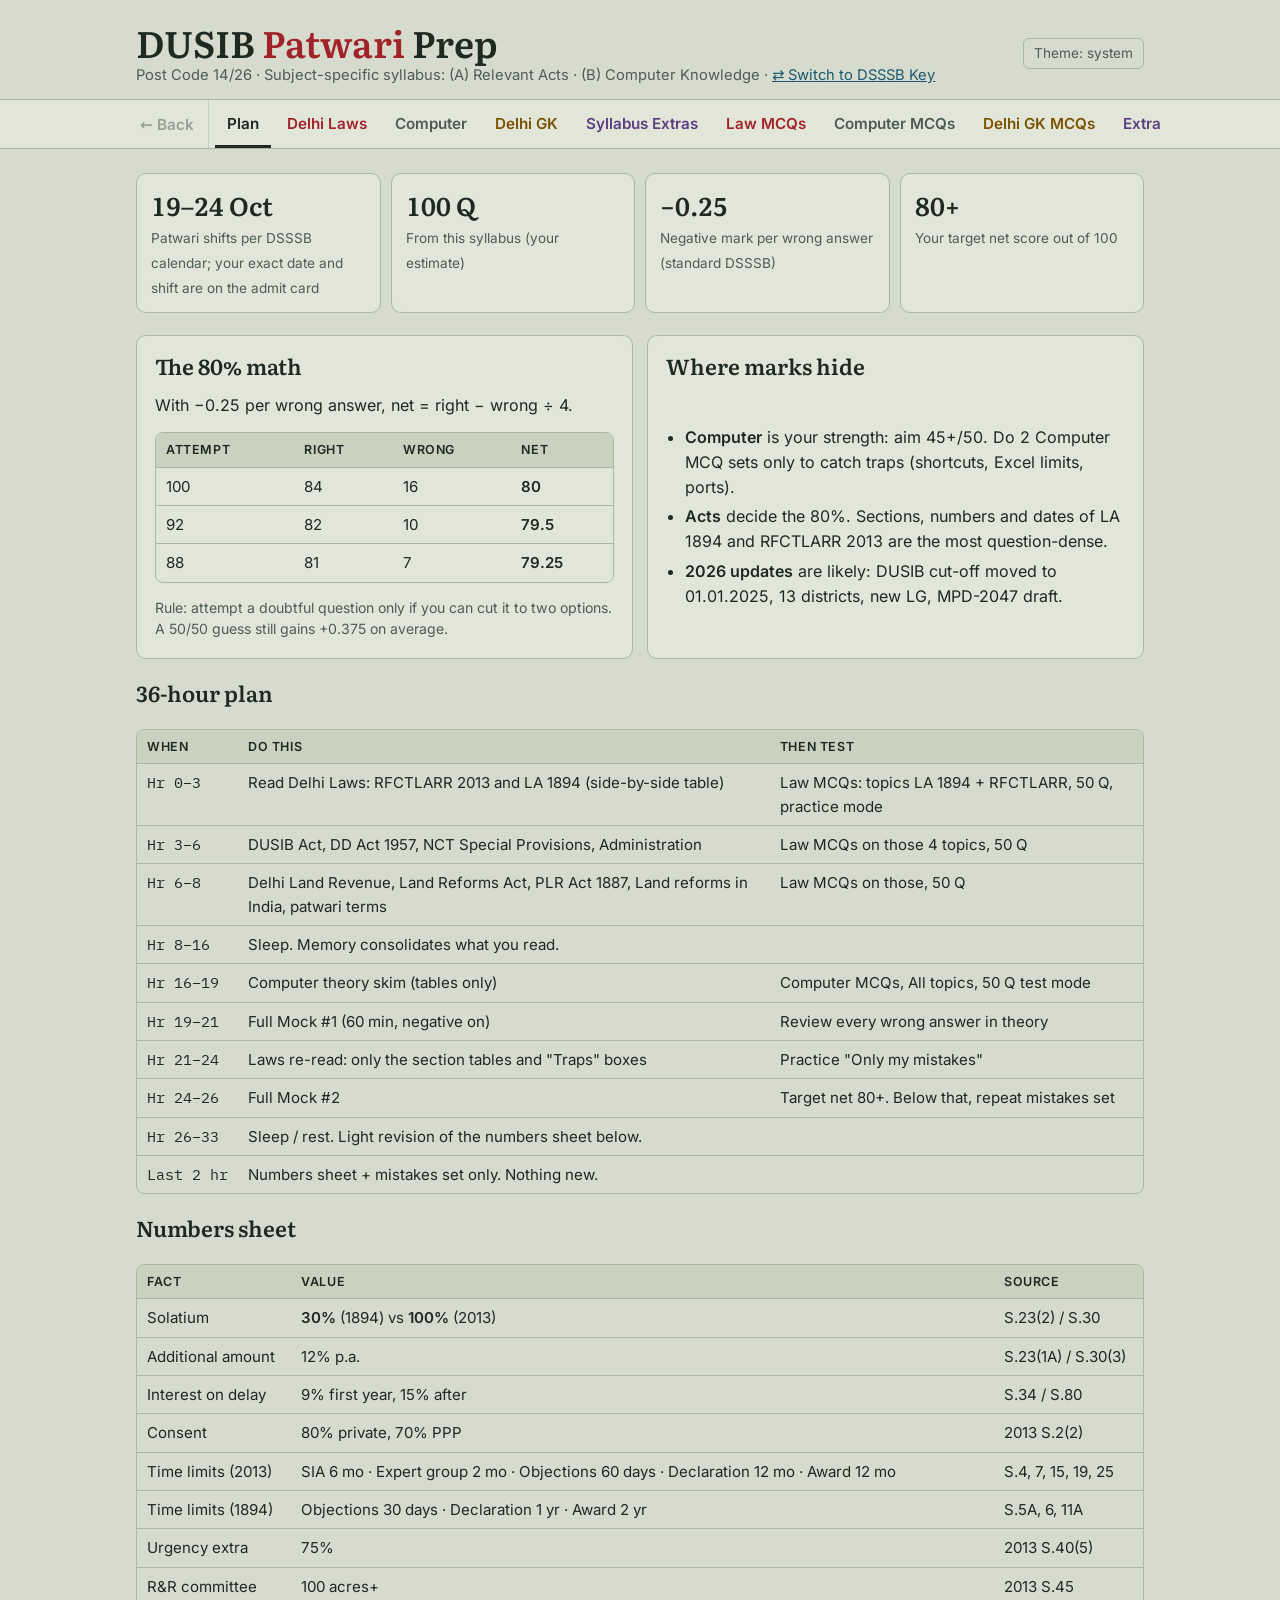
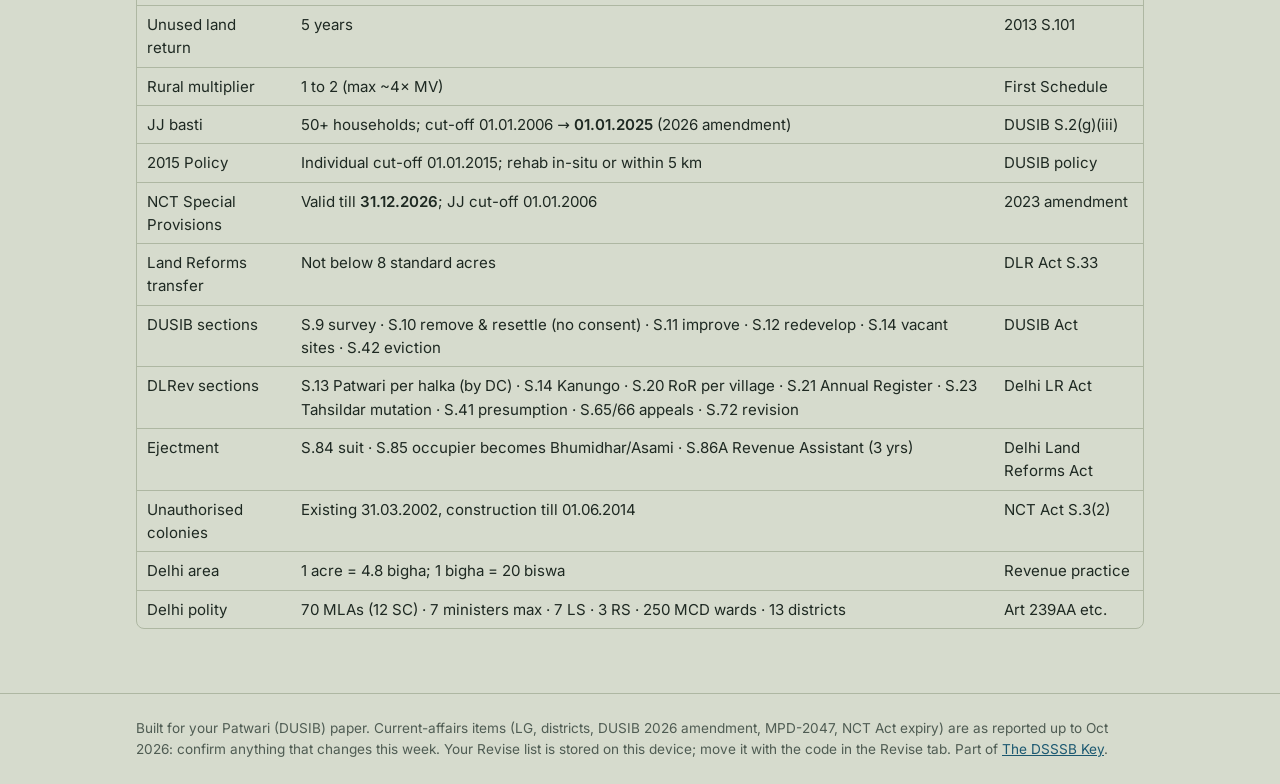
==== commit 2f3fe170: "Patwari Prep: content audit fixes and Back-navigation bugs - Law Q68: replace ambiguous "Gaon Sabha " ====
--- a/patwari/index.html
+++ b/patwari/index.html
@@ -4,7 +4,7 @@
 <meta charset="UTF-8">
 <meta name="viewport" content="width=device-width, initial-scale=1.0, viewport-fit=cover">
 <title>DUSIB Patwari Prep</title>
-<meta name="description" content="DUSIB Patwari (Post Code 14/26) prep: every Delhi Act in the syllabus with section tables and traps, Delhi GK, Delhi governance &amp; schemes, computer revision, 919 MCQs, a timed 100-question mock with negative marking, and a Revise list of wrong and saved questions. Works offline.">
+<meta name="description" content="DUSIB Patwari (Post Code 14/26) prep: every Delhi Act in the syllabus with section tables and traps, Delhi GK, Delhi governance &amp; schemes, computer revision, 1,022 MCQs, a timed 100-question mock with negative marking, and a Revise list of wrong and saved questions. Works offline.">
 <meta name="theme-color" content="#141a17">
 <link rel="manifest" href="manifest.webmanifest">
 <meta name="apple-mobile-web-app-capable" content="yes">
@@ -242,7 +242,7 @@
 <!-- ============ PLAN ============ -->
 <section class="panel" data-panel="plan">
   <div class="stats">
-    <div class="stat"><b>19 Oct</b><span>Shift III, 5–7 PM (DSSSB calendar; confirm on admit card)</span></div>
+    <div class="stat"><b>19–24 Oct</b><span>Patwari shifts per DSSSB calendar; your exact date and shift are on the admit card</span></div>
     <div class="stat"><b>100 Q</b><span>From this syllabus (your estimate)</span></div>
     <div class="stat"><b>−0.25</b><span>Negative mark per wrong answer (standard DSSSB)</span></div>
     <div class="stat"><b>80+</b><span>Your target net score out of 100</span></div>
@@ -1391,7 +1391,7 @@
     <p>Everything on your full paper syllabus that the other tabs did not cover: Delhi Governance &amp; Civic Institutions, Delhi Govt Schemes, and the extra computer topics. MCQs for all of it are in the <b>Extras MCQs</b> tab.</p>
   </div>
   <nav class="subnav ex" aria-label="Extras topics">
-    <a href="#x-check">Syllabus checklist</a><a href="#x-pds">PDS &amp; NFSA</a><a href="#x-mcd">MCD reunification</a><a href="#x-ndmc">Imperial Delhi Committee</a><a href="#x-vig">Vigilance</a><a href="#x-dbse">DBSE partnership</a><a href="#x-mpd">Master Plan 1961–81</a><a href="#x-dpgs">Parks &amp; Society</a><a href="#x-djb">Delhi Jal Board</a><a href="#x-mag">Magistrate functions</a><a href="#x-sch">Delhi Govt Schemes</a><a href="#x-mem">Computer memory</a><a href="#x-os">Operating system</a><a href="#x-web">Browsers &amp; search engines</a><a href="#x-mail">Email &amp; communication</a>
+    <a href="#x-check">Syllabus checklist</a><a href="#x-bodies">Delhi govt bodies</a><a href="#x-pds">PDS &amp; NFSA</a><a href="#x-mcd">MCD reunification</a><a href="#x-ndmc">Imperial Delhi Committee</a><a href="#x-vig">Vigilance</a><a href="#x-dbse">DBSE partnership</a><a href="#x-mpd">Master Plan 1961–81</a><a href="#x-dpgs">Parks &amp; Society</a><a href="#x-djb">Delhi Jal Board</a><a href="#x-mag">Magistrate functions</a><a href="#x-sch">Delhi Govt Schemes</a><a href="#x-mem">Computer memory</a><a href="#x-os">Operating system</a><a href="#x-web">Browsers &amp; search engines</a><a href="#x-mail">Email &amp; communication</a>
   </nav>
 
   <article class="unit ex" id="x-check">
@@ -1423,12 +1423,37 @@
     <div class="note"><b>Trap in the syllabus slide:</b> it says "Delhi Land Reforms Act 1957". The Act is of <b>1954</b> (Delhi Act 8 of 1954). 1957 is the year of the Delhi Development Act and the DMC Act.</div>
   </article>
 
+  <article class="unit ex" id="x-bodies">
+    <span class="tag">Delhi Governance &amp; Civic Institutions</span>
+    <h3>Who runs what in Delhi</h3>
+    <div class="tbl"><table>
+      <tr><th>Body</th><th>Under / set up</th><th>Job</th></tr>
+      <tr><td><b>Delhi Legislative Assembly</b></td><td>Art 239AA; 70 MLAs; Old Secretariat building (1912; Imperial Legislative Council sat here 1913–20, then the Central Legislative Assembly 1921–26)</td><td>Laws on State &amp; Concurrent subjects except police, public order, land. Went <b>paperless with NeVA</b> and got a <b>500 kW rooftop solar</b> plant in Aug 2025</td></tr>
+      <tr><td>Delhi Secretariat</td><td>I.P. Estate (ITO)</td><td>Seat of the CM and ministers; Chief Secretary heads the civil service</td></tr>
+      <tr><td>Divisional Commissioner</td><td>Revenue Department; also Secretary (Revenue)</td><td>Heads revenue administration; 13 DMs below</td></tr>
+      <tr><td><b>DDA</b></td><td>Central (MoHUA), DD Act 1957; Chairman: LG</td><td>Land, planning, housing, Master Plan</td></tr>
+      <tr><td><b>DUSIB</b></td><td>Delhi Act 2010; Chair: CM</td><td>JJ bastis, night shelters, slum rehabilitation</td></tr>
+      <tr><td><b>Delhi Jal Board</b></td><td>DJB Act 1998</td><td>Water, sewerage, drainage</td></tr>
+      <tr><td>MCD · NDMC · Cantonment Board</td><td>DMC Act 1957 · NDMC Act 1994 · Cantonments Act 2006</td><td>Civic services (sanitation, property tax, local roads)</td></tr>
+      <tr><td><b>DMRC</b></td><td>1995; <b>50:50 joint venture</b> of Government of India and GNCTD</td><td>Delhi Metro</td></tr>
+      <tr><td>NCRTC</td><td>2013; Centre + NCR states</td><td>Namo Bharat (RRTS)</td></tr>
+      <tr><td>DTC</td><td>1971</td><td>City buses</td></tr>
+      <tr><td>Power discoms (BSES Rajdhani, BSES Yamuna, Tata Power-DDL)</td><td>Privatised 1 Jul 2002: 51% private, 49% government</td><td>Electricity distribution; regulated by <b>DERC</b> (1999)</td></tr>
+      <tr><td>DPCC</td><td>Delhi Pollution Control Committee (1991)</td><td>Pollution control in Delhi</td></tr>
+      <tr><td>Delhi Commission for Women (DCW)</td><td>DCW Act, 1994</td><td>Women's rights and complaints</td></tr>
+      <tr><td>DCPCR</td><td>2008</td><td>Child rights</td></tr>
+      <tr><td>DSIIDC</td><td>1971</td><td>Industrial areas and infrastructure</td></tr>
+      <tr><td><b>DSSSB</b></td><td>GNCTD</td><td>Recruits staff for Delhi government and local bodies (including this Patwari post)</td></tr>
+      <tr><td>Delhi Police</td><td>Union Home Ministry; Commissioner system since 1 Jul 1978</td><td>Law and order</td></tr>
+    </table></div>
+  </article>
+
   <article class="unit ex" id="x-pds">
     <span class="tag">Food security</span>
     <h3>PDS &amp; National Food Security Act, 2013</h3>
     <dl class="facts">
       <div><dt>Act</dt><dd>NFSA, Act 20 of 2013 (Sept 2013)</dd></div>
-      <div><dt>Coverage</dt><dd>Up to 75% rural, 50% urban</dd></div>
+      <div><dt>Coverage</dt><dd>Up to 75% rural, 50% urban (about 81 crore people)</dd></div>
       <div><dt>Priority household</dt><dd>5 kg per person per month</dd></div>
       <div><dt>AAY household</dt><dd>35 kg per family per month</dd></div>
       <div><dt>Prices (Schedule I)</dt><dd>Rice ₹3, wheat ₹2, coarse grain ₹1 per kg</dd></div>
@@ -1616,6 +1641,11 @@
       <tr><td><b>Atal Canteens</b></td><td>Meals at <b>₹5</b></td><td>25 Dec 2025</td></tr>
       <tr><td><b>Pink Saheli Smart Card</b></td><td>Free DTC and cluster bus travel for women and transgender persons (NCMC card)</td><td>Mandatory instead of pink paper tickets from 1 Sep 2026 (free bus rides since 29 Oct 2019)</td></tr>
       <tr><td><b>Lakhpati Bitiya Yojana</b></td><td>Girl-child savings scheme replacing the <b>Ladli Scheme (2008)</b></td><td>From 1 Apr 2026</td></tr>
+      <tr><td><b>Lakhpati Bitiya Yojana</b>: details</td><td>₹56,000 deposited in stages (₹11,000 at birth, then at Class I, VI, IX, X, XII and college); matures to <b>over ₹1 lakh by age 21</b>; family income up to ₹1.2 lakh; up to 2 girls per family</td><td>Replaces Ladli from 1 Apr 2026; existing Ladli girls keep their benefits</td></tr>
+      <tr><td><b>Free LPG on Holi &amp; Diwali</b></td><td>Cost of <b>two LPG cylinders a year</b> (about ₹853 each) by DBT to the head of every ration-card family (LPG or PNG users)</td><td>Approved Feb 2026; started Mar 2026</td></tr>
+      <tr><td>Old-age pension</td><td>Raised to ₹2,500 (60–69) and ₹3,000 (70+), from ₹2,000 / ₹2,500</td><td>Announced in Budget 2025–26</td></tr>
+      <tr><td><b>EV Policy 2.0</b></td><td>Target: about 30% of Delhi's vehicles electric by 31 Mar 2030; road-tax waivers and purchase incentives</td><td>Notified mid-2026 (first EV policy: 2020)</td></tr>
+      <tr><td>Farishtey Dilli Ke</td><td>Free treatment for road-accident victims; ₹2,000 and a certificate for the Good Samaritan who brings them in</td><td>Earlier scheme (2017 pilot, 2019); halted later</td></tr>
       <tr><td>Aid for pregnant women</td><td>₹21,000</td><td>Announced in Budget 2025–26</td></tr>
       <tr><td>Mukhyamantri Tirth Yatra Yojana</td><td>Free pilgrimages for senior citizens</td><td>Earlier scheme, continuing</td></tr>
       <tr><td>Earlier schemes</td><td>Mohalla Clinics (2015, first at Peeragarhi); 20 KL free water (2015); 200 units free electricity; Dilli Annashree (2012)</td><td>Mohalla Clinics being closed or converted (137 shut in Jan 2026)</td></tr>
@@ -1874,7 +1904,7 @@
   function updBack(){backBtn.disabled=!canBack()}
   function navPush(hash){
     const t=curTab(), q=quizzes[t];
-    NAV.stack.push({tab:t,y:window.scrollY,qz:q?q.state():null});
+    NAV.stack.push({tab:t,y:window.scrollY,qz:q?q.state():null,last:q&&q.state()==='done'?q.S.last:null});
     if(NAV.stack.length>200) NAV.stack.shift();
     try{history.pushState({pp:NAV.stack.length},'',hash||location.hash||'#'+t);NAV.hist=true}catch(e){NAV.hist=false}
     updBack();
@@ -1882,19 +1912,33 @@
   function restore(st){
     show(st.tab,true);
     const q=quizzes[st.tab];
-    if(q&&st.qz==='setup'&&q.state()!=='setup') q.toSetup();
+    if(q&&st.qz!=='run'){
+      if(st.qz==='done'&&st.last){ if(q.state()!=='done'||q.S.last!==st.last) q.toDone(st.last); }
+      else if(st.qz!==q.state()) q.toSetup();
+    }
     requestAnimationFrame(()=>window.scrollTo({top:st.y||0}));
     updBack();
   }
   function stepQuizBack(){const q=quizzes[curTab()]; if(q&&q.running()&&q.index()>0){q.prev();return true} return false}
+  /* Leaving a running test or mock loses it, so the first Back at Q1 only warns. */
+  function guardLeave(){
+    const q=quizzes[curTab()];
+    if(!q||!q.running()||q.mode()!=='test') return false;
+    if(NAV.arm&&Date.now()-NAV.arm<4000){NAV.arm=0;return false}
+    NAV.arm=Date.now(); q.note('Press <b>Back</b> again within 4 seconds to leave this test without submitting.');
+    return true;
+  }
   backBtn.onclick=()=>{
     if(stepQuizBack()){updBack();return}
     if(!NAV.stack.length) return;
-    if(NAV.hist){try{history.back();return}catch(e){}}
+    if(guardLeave()) return;
+    if(NAV.hist){try{NAV.pass=true;history.back();return}catch(e){NAV.pass=false}}
     restore(NAV.stack.pop());
   };
   window.addEventListener('popstate',()=>{
+    const pass=NAV.pass; NAV.pass=false;
     if(stepQuizBack()){ try{history.pushState({pp:NAV.stack.length},'',location.hash)}catch(e){} updBack(); return; }
+    if(!pass&&NAV.stack.length&&guardLeave()){ try{history.pushState({pp:NAV.stack.length},'',location.hash)}catch(e){} return; }
     if(NAV.stack.length) restore(NAV.stack.pop());
   });
 
@@ -2091,15 +2135,16 @@
         setTimeout(()=>S.confirm=false,4000); return; }
       finish();
     }
-    function finish(){
+    function finish(replay){
       clearInterval(S.tm); S.done=true; S.confirm=false; S.running=false;
+      if(!replay) S.last={items:S.items,pick:S.pick.slice(),mode:S.mode,neg:S.neg};
       const n=S.items.length; let r=0,w=0; const per={};
       S.items.forEach((it,k)=>{const p=S.pick[k]; per[it.t]=per[it.t]||{r:0,w:0,s:0,n:0}; per[it.t].n++;
         if(p===null) per[it.t].s++; else if(p===it.ans){r++;per[it.t].r++} else {w++;per[it.t].w++}
-        if(S.mode==='test' && p!==null) recordAnswer(it.id,p===it.ans);});
+        if(!replay && S.mode==='test' && p!==null) recordAnswer(it.id,p===it.ans);});
       const net=S.neg? r-w*0.25 : r, pct=Math.round(net/n*1000)/10;
       const best=store.get('pp_best_'+cfg.key,null);
-      if(!cfg.revise && n>=10 && (!best||pct>best.pct)) store.set('pp_best_'+cfg.key,{pct,net,n});
+      if(!replay && !cfg.revise && n>=10 && (!best||pct>best.pct)) store.set('pp_best_'+cfg.key,{pct,net,n});
       const ok=pct>=80;
       const wrongs=S.items.map((it,k)=>({it,p:S.pick[k]})).filter(x=>x.p!==x.it.ans);
       host.innerHTML=`<div class="result">
@@ -2120,7 +2165,7 @@
       host.querySelector('[data-again]').onclick=setup;
       const rt=host.querySelector('[data-retry]');
       if(rt) rt.onclick=()=>begin(shuffle(wrongs.map(x=>itemFromId(x.it.id))),'practice',0,false);
-      host.scrollIntoView({block:'start'});
+      if(!replay) host.scrollIntoView({block:'start'});
     }
     document.addEventListener('keydown',e=>{
       if(host.closest('[data-panel]').hidden||!S.running||S.done) return;
@@ -2134,7 +2179,16 @@
       if(e.key==='ArrowLeft'&&S.i>0){S.i--;render()}
     });
     setup();
-    return {refresh(){ if(!S.running && !S.done) setup(); }, S,
+    return {refresh(){
+        if(S.running||S.done) return;
+        const keep=[...host.querySelectorAll('.qsetup input,.qsetup select')].map(el=>[el.id||el.value,el.type==='checkbox'?el.checked:el.value]);
+        setup();
+        const m=new Map(keep);
+        host.querySelectorAll('.qsetup input,.qsetup select').forEach(el=>{const k=el.id||el.value; if(!m.has(k)||el.disabled) return; if(el.type==='checkbox') el.checked=m.get(k); else el.value=m.get(k);});
+      }, S,
+      mode(){return S.mode},
+      note(html){ const el=host.querySelector('.qnav'); if(!el) return; host.querySelectorAll('.note.leave').forEach(x=>x.remove()); el.insertAdjacentHTML('afterend',`<div class="note leave">${html}</div>`); },
+      toDone(last){ last=last||S.last; if(!last) return false; clearInterval(S.tm); S.last=last; Object.assign(S,{items:last.items,pick:last.pick.slice(),mode:last.mode,neg:last.neg,time:0}); finish(true); return true; },
       state(){return S.running?'run':S.done?'done':'setup'},
       toSetup(){clearInterval(S.tm); S.running=false; S.done=false; setup()},
       running(){return !!S.running}, index(){return S.i||0},
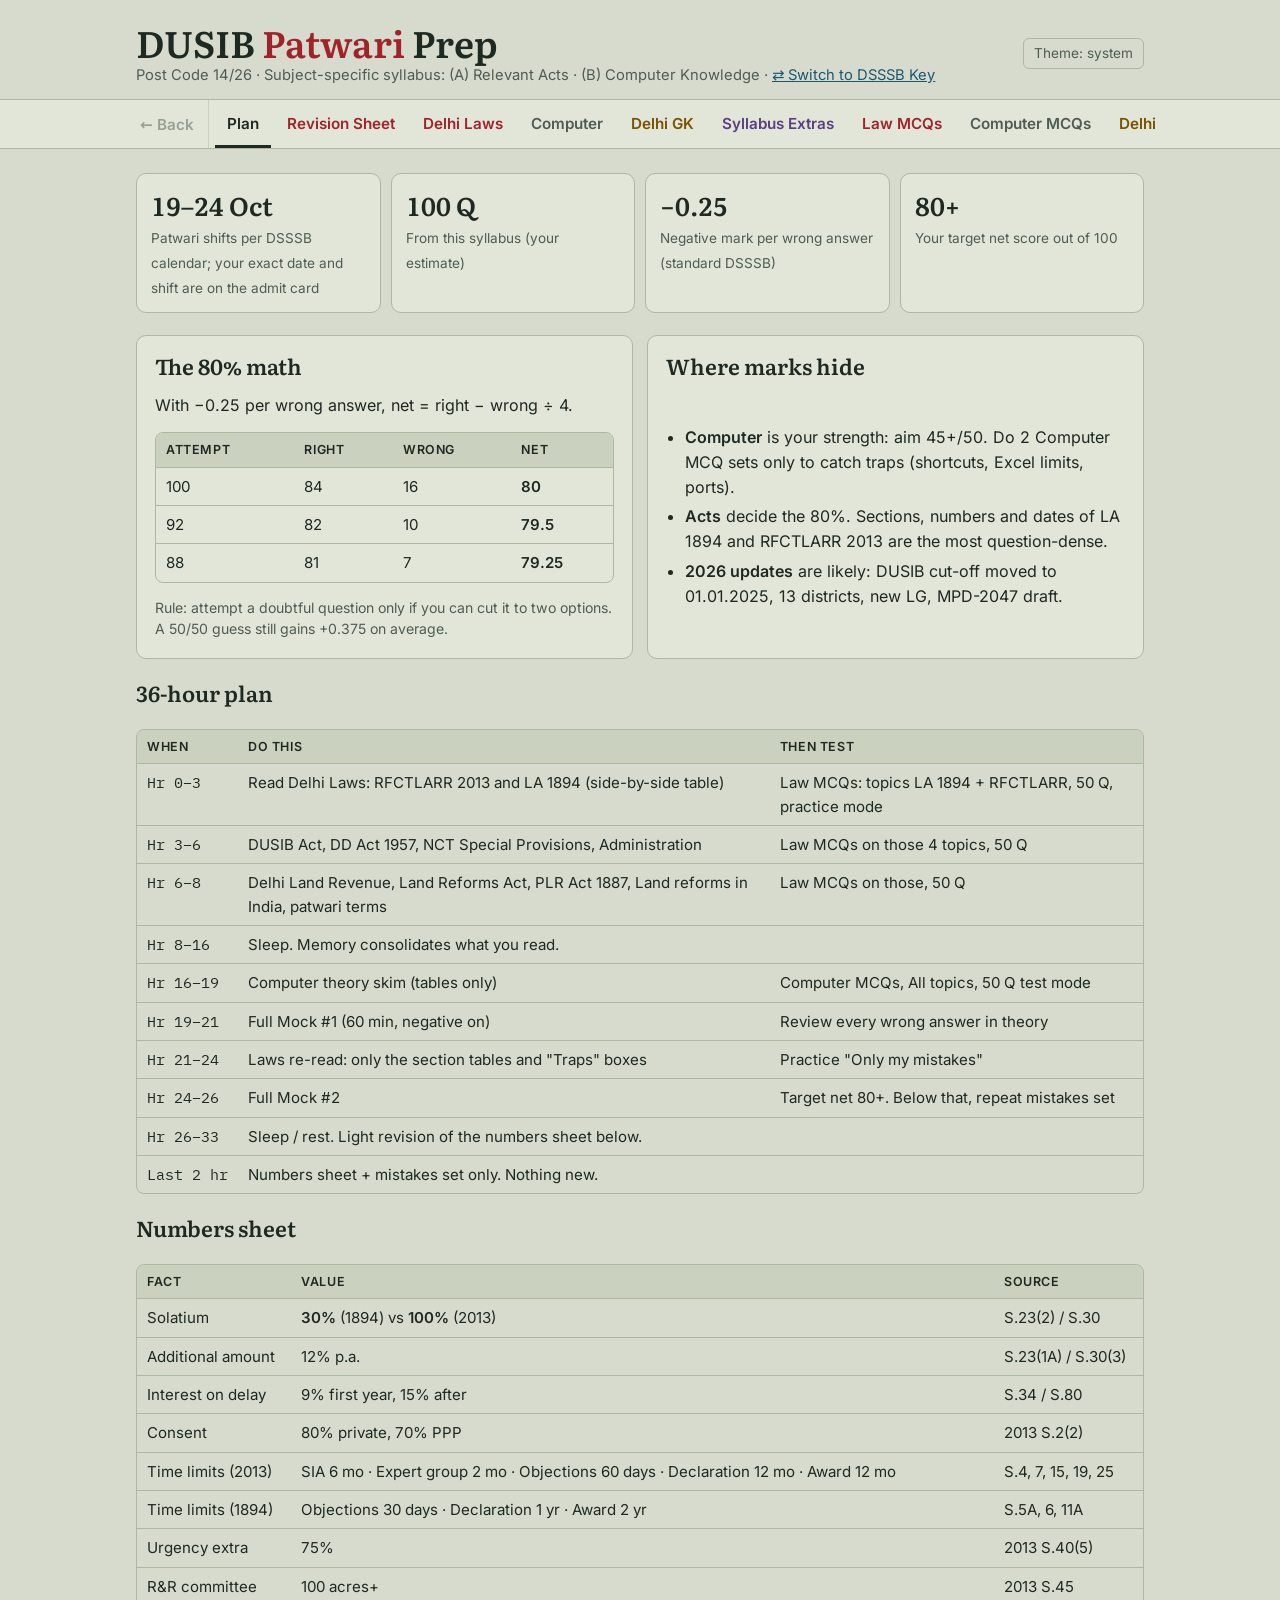
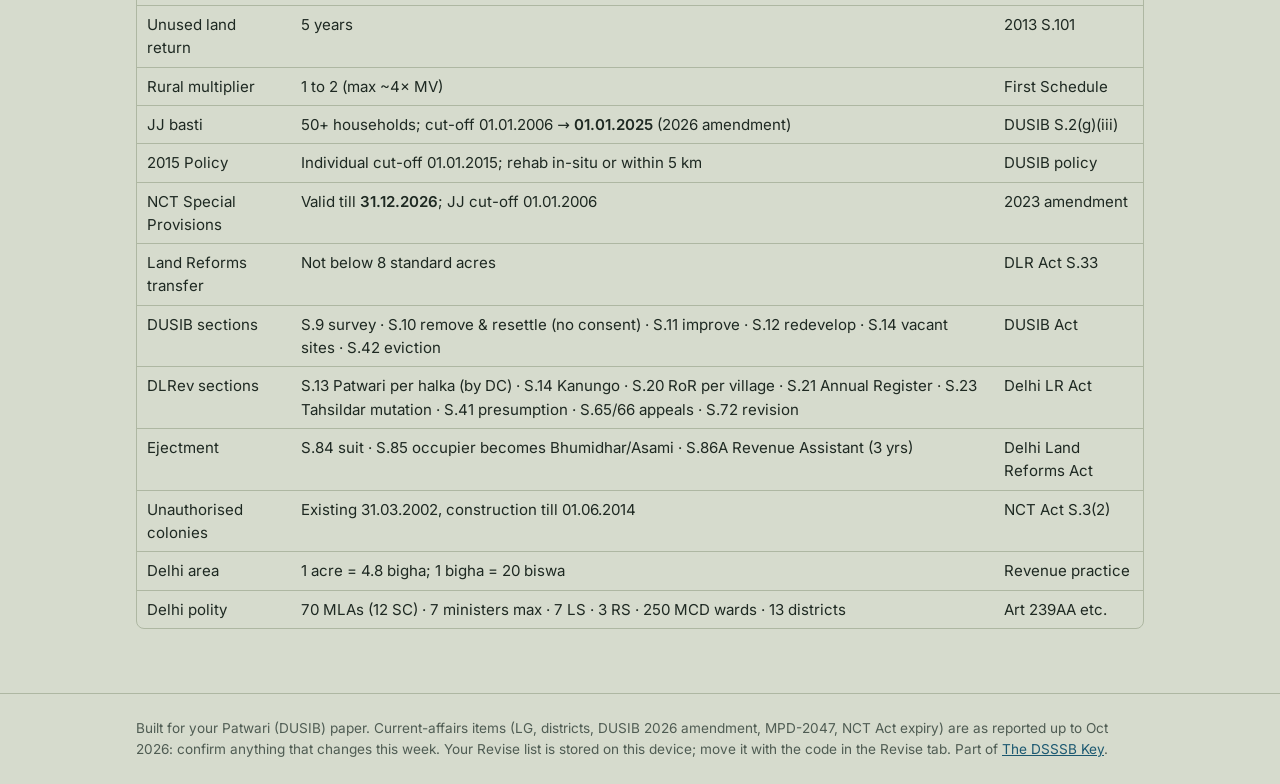
==== commit 3ea45480: "Patwari Prep: add a Revision Sheet tab for the land laws One-page revision of the revenue chain, Del" ====
--- a/patwari/index.html
+++ b/patwari/index.html
@@ -125,6 +125,11 @@
 .note.new{border-left-color:var(--ok);background:var(--ok-soft)}
 .note b{font-weight:700}
 .boxhead{font-weight:700;margin-bottom:4px}
+.sheetq{display:grid;gap:6px}
+.sheetq details{background:var(--bg);border:1px solid var(--rule);border-radius:8px;padding:9px 12px}
+.sheetq summary{cursor:pointer;font-weight:600}
+.sheetq details p{margin-top:6px;color:var(--muted)}
+.sheetq details p b{color:var(--law)}
 
 /* plan */
 .stats{display:grid;grid-template-columns:repeat(auto-fit,minmax(150px,1fr));gap:10px}
@@ -224,6 +229,7 @@
   <div class="wrap" role="tablist">
     <button id="backBtn" class="backbtn" type="button" disabled aria-label="Go back one step">← Back</button>
     <button role="tab" data-tab="plan" aria-selected="true">Plan</button>
+    <button role="tab" data-tab="sheet" class="t-law" aria-selected="false">Revision Sheet</button>
     <button role="tab" data-tab="laws" class="t-law" aria-selected="false">Delhi Laws</button>
     <button role="tab" data-tab="computer" class="t-comp" aria-selected="false">Computer</button>
     <button role="tab" data-tab="delhigk" class="t-gk" aria-selected="false">Delhi GK</button>
@@ -309,6 +315,116 @@
     <tr><td>Delhi area</td><td>1 acre = 4.8 bigha; 1 bigha = 20 biswa</td><td>Revenue practice</td></tr>
     <tr><td>Delhi polity</td><td>70 MLAs (12 SC) · 7 ministers max · 7 LS · 3 RS · 250 MCD wards · 13 districts</td><td>Art 239AA etc.</td></tr>
   </table></div>
+</section>
+
+<!-- ============ REVISION SHEET ============ -->
+<section class="panel" data-panel="sheet" hidden>
+  <div class="banner law">
+    <h2>Revision Sheet</h2>
+    <p>Section (A) land laws on one page: the revenue chain, the two Delhi 1954 Acts, record terms and area units. Read it once, then drill the questions at the bottom. Full detail is in <button class="linkbtn" type="button" data-goto="laws">Delhi Laws</button>.</p>
+  </div>
+
+  <article class="unit law">
+    <span class="tag">Who does what</span>
+    <h3>Revenue chain in Delhi</h3>
+    <div class="tbl"><table>
+      <tr><th>Officer</th><th>Role to remember</th></tr>
+      <tr><td class="sec">Divisional Commissioner</td><td>Head of revenue administration (the Acts' "Chief Commissioner" powers now sit with LG / Financial Commissioner)</td></tr>
+      <tr><td class="sec">Deputy Commissioner / DM</td><td>Appoints the Patwari for each halka (DLRev S.13); keeps the record of rights and Annual Register (S.21)</td></tr>
+      <tr><td class="sec">SDM (Revenue Assistant)</td><td>Disputed mutations; ejectment under DLR Act S.86A</td></tr>
+      <tr><td class="sec">Tahsildar</td><td>Gets succession and transfer reports; if undisputed, directs the Patwari to record mutation (S.22, S.23)</td></tr>
+      <tr><td class="sec">Kanungo</td><td>Supervises and corrects the annual register; verifies the Patwari's entries (S.14)</td></tr>
+      <tr><td class="sec">Patwari</td><td>One per halka; keeps Khasra Girdawari, Khatauni, village map; starts mutation</td></tr>
+    </table></div>
+  </article>
+
+  <div class="two">
+    <article class="unit law">
+      <span class="tag">Delhi Act 12 of 1954 · records</span>
+      <h3>Delhi Land Revenue Act</h3>
+      <div class="tbl"><table>
+        <tr><th>Section</th><th>Point</th></tr>
+        <tr><td class="sec">S.13</td><td>Patwari for each <b>halka</b>, appointed by the <b>Deputy Commissioner</b></td></tr>
+        <tr><td class="sec">S.14</td><td>Kanungos</td></tr>
+        <tr><td class="sec">S.15</td><td>Patwari, Kanungo are <b>public servants</b>; records are public records</td></tr>
+        <tr><td class="sec">S.20</td><td>Record of rights for <b>each village</b></td></tr>
+        <tr><td class="sec">S.21</td><td><b>Annual Register</b></td></tr>
+        <tr><td class="sec">S.22</td><td>Report succession or transfer of possession</td></tr>
+        <tr><td class="sec">S.23</td><td>Tahsildar inquires; undisputed: Patwari records mutation</td></tr>
+        <tr><td class="sec">S.41</td><td><b>Presumption of truth</b> of entries (PLR Act: S.44)</td></tr>
+        <tr><td class="sec">S.65 / 66 / 72</td><td>First appeal / second appeal / revision</td></tr>
+      </table></div>
+    </article>
+    <article class="unit law">
+      <span class="tag">Delhi Act 8 of 1954 · tenures</span>
+      <h3>Delhi Land Reforms Act</h3>
+      <div class="tbl"><table>
+        <tr><th>Section</th><th>Point</th></tr>
+        <tr><td class="sec">S.5 / S.6</td><td>Only two tenures: <b>Bhumidhar</b> and <b>Asami</b> (no Sirdar; that is UP)</td></tr>
+        <tr><td class="sec">S.7</td><td>Common lands vest in the <b>Gaon Sabha</b></td></tr>
+        <tr><td class="sec">S.23</td><td>Only permitted diversion of farm land: <b>industrial use</b></td></tr>
+        <tr><td class="sec">S.33</td><td>Transfer bar below <b>8 standard acres</b></td></tr>
+        <tr><td class="sec">S.50</td><td>Order of succession (SC 2022 upheld; HSA does not override)</td></tr>
+        <tr><td class="sec">S.81</td><td><b>Non-agricultural use</b>: ejectment, land vests in Gaon Sabha</td></tr>
+        <tr><td class="sec">S.84 / 85</td><td>Suit vs occupier without title / occupier becomes Bhumidhar or Asami</td></tr>
+        <tr><td class="sec">S.86A</td><td>Revenue Assistant may eject; <b>3 years</b> limitation</td></tr>
+        <tr><td class="sec">S.185</td><td>Revenue courts only; civil courts barred</td></tr>
+      </table></div>
+    </article>
+  </div>
+
+  <article class="unit law">
+    <span class="tag">Terms of art</span>
+    <h3>Land records glossary</h3>
+    <div class="tbl"><table>
+      <tr><th>Term</th><th>Meaning</th></tr>
+      <tr><td class="sec">Halka</td><td>Circle of villages under one Patwari</td></tr>
+      <tr><td class="sec">Mauza</td><td>Revenue village</td></tr>
+      <tr><td class="sec">Khasra</td><td>Field (plot) number and the field-wise register</td></tr>
+      <tr><td class="sec">Khasra Girdawari</td><td>Crop inspection record, each harvest: <b>Kharif</b> and <b>Rabi</b></td></tr>
+      <tr><td class="sec">Khatauni</td><td>Register of holdings (who holds which khasras); Delhi <b>Form P-VI</b></td></tr>
+      <tr><td class="sec">Jamabandi</td><td>Periodical record of owners, cultivators, revenue (PLR Act S.33)</td></tr>
+      <tr><td class="sec">Shajra / Masavi</td><td>Village map showing every khasra</td></tr>
+      <tr><td class="sec">Mutation (इंतकाल / दाखिल-खारिज)</td><td>Name change in the record; <b>fiscal only, gives no title</b></td></tr>
+      <tr><td class="sec">Fard</td><td>Certified copy of a record entry</td></tr>
+      <tr><td class="sec">Lal Dora / Abadi</td><td>Village residential area, kept out of the field records</td></tr>
+    </table></div>
+  </article>
+
+  <article class="unit law">
+    <span class="tag">Units · quick sums</span>
+    <h3>Area measurement</h3>
+    <dl class="facts">
+      <div><dt>1 bigha (Delhi)</dt><dd>20 biswa ≈ 1,008 sq yd</dd></div>
+      <div><dt>1 biswa</dt><dd>20 biswansi ≈ 50.4 sq yd</dd></div>
+      <div><dt>1 acre</dt><dd>4,840 sq yd ≈ 4.8 bigha</dd></div>
+      <div><dt>1 hectare</dt><dd>10,000 m² ≈ 2.471 acre</dd></div>
+      <div><dt>1 sq yd</dt><dd>9 sq ft ≈ 0.836 m²</dd></div>
+      <div><dt>Old Punjab units</dt><dd>20 marla = 1 kanal; 8 kanal = 1 acre</dd></div>
+    </dl>
+    <div class="note new"><b>Worked:</b> 5 bigha 10 biswa = 5.5 × 1,008 = 5,544 sq yd · 2 acre = 9,680 ÷ 1,008 ≈ 9.6 bigha</div>
+    <div class="note"><b>Check:</b> the 1,008 sq yd bigha is the usual Delhi figure in prep material, not taken from the Act. If a question gives its own value, use that.</div>
+  </article>
+
+  <article class="unit law">
+    <span class="tag">Tap to reveal</span>
+    <h3>12 quick checks</h3>
+    <div class="sheetq">
+      <details><summary>Under DLRev Act, a Patwari is appointed for a…</summary><p><b>Halka</b>, by the Deputy Commissioner (S.13).</p></details>
+      <details><summary>Who directs the Patwari to record an undisputed mutation?</summary><p><b>Tahsildar</b> (S.23).</p></details>
+      <details><summary>Does mutation confer title?</summary><p><b>No.</b> Fiscal entry only; title is for the civil court.</p></details>
+      <details><summary>Presumption of truth: DLRev section vs PLR section?</summary><p><b>S.41</b> (Delhi) vs <b>S.44</b> (Punjab).</p></details>
+      <details><summary>The two tenures under the Delhi Land Reforms Act?</summary><p><b>Bhumidhar and Asami.</b> No Sirdar.</p></details>
+      <details><summary>Bhumidhar opens a banquet hall on farm land. Which section?</summary><p><b>S.81</b>: non-agricultural use, land vests in Gaon Sabha.</p></details>
+      <details><summary>Revenue Assistant's ejectment power and its limitation?</summary><p><b>S.86A</b>, 3 years.</p></details>
+      <details><summary>Register of the crop sown in each field every season?</summary><p><b>Khasra Girdawari.</b></p></details>
+      <details><summary>Khatauni in Delhi is prepared in which form?</summary><p><b>Form P-VI.</b></p></details>
+      <details><summary>Who verifies the Patwari's entries?</summary><p><b>Kanungo</b> (S.14).</p></details>
+      <details><summary>3 bigha 5 biswa in sq yd (1 bigha = 1,008)?</summary><p><b>3.25 × 1,008 = 3,276 sq yd.</b></p></details>
+      <details><summary>Chairperson of DUSIB?</summary><p><b>Chief Minister of Delhi.</b></p></details>
+    </div>
+    <div class="row"><button class="btn" type="button" data-goto="lawq">Now do Law MCQs</button></div>
+  </article>
 </section>
 
 <!-- ============ LAWS ============ -->
